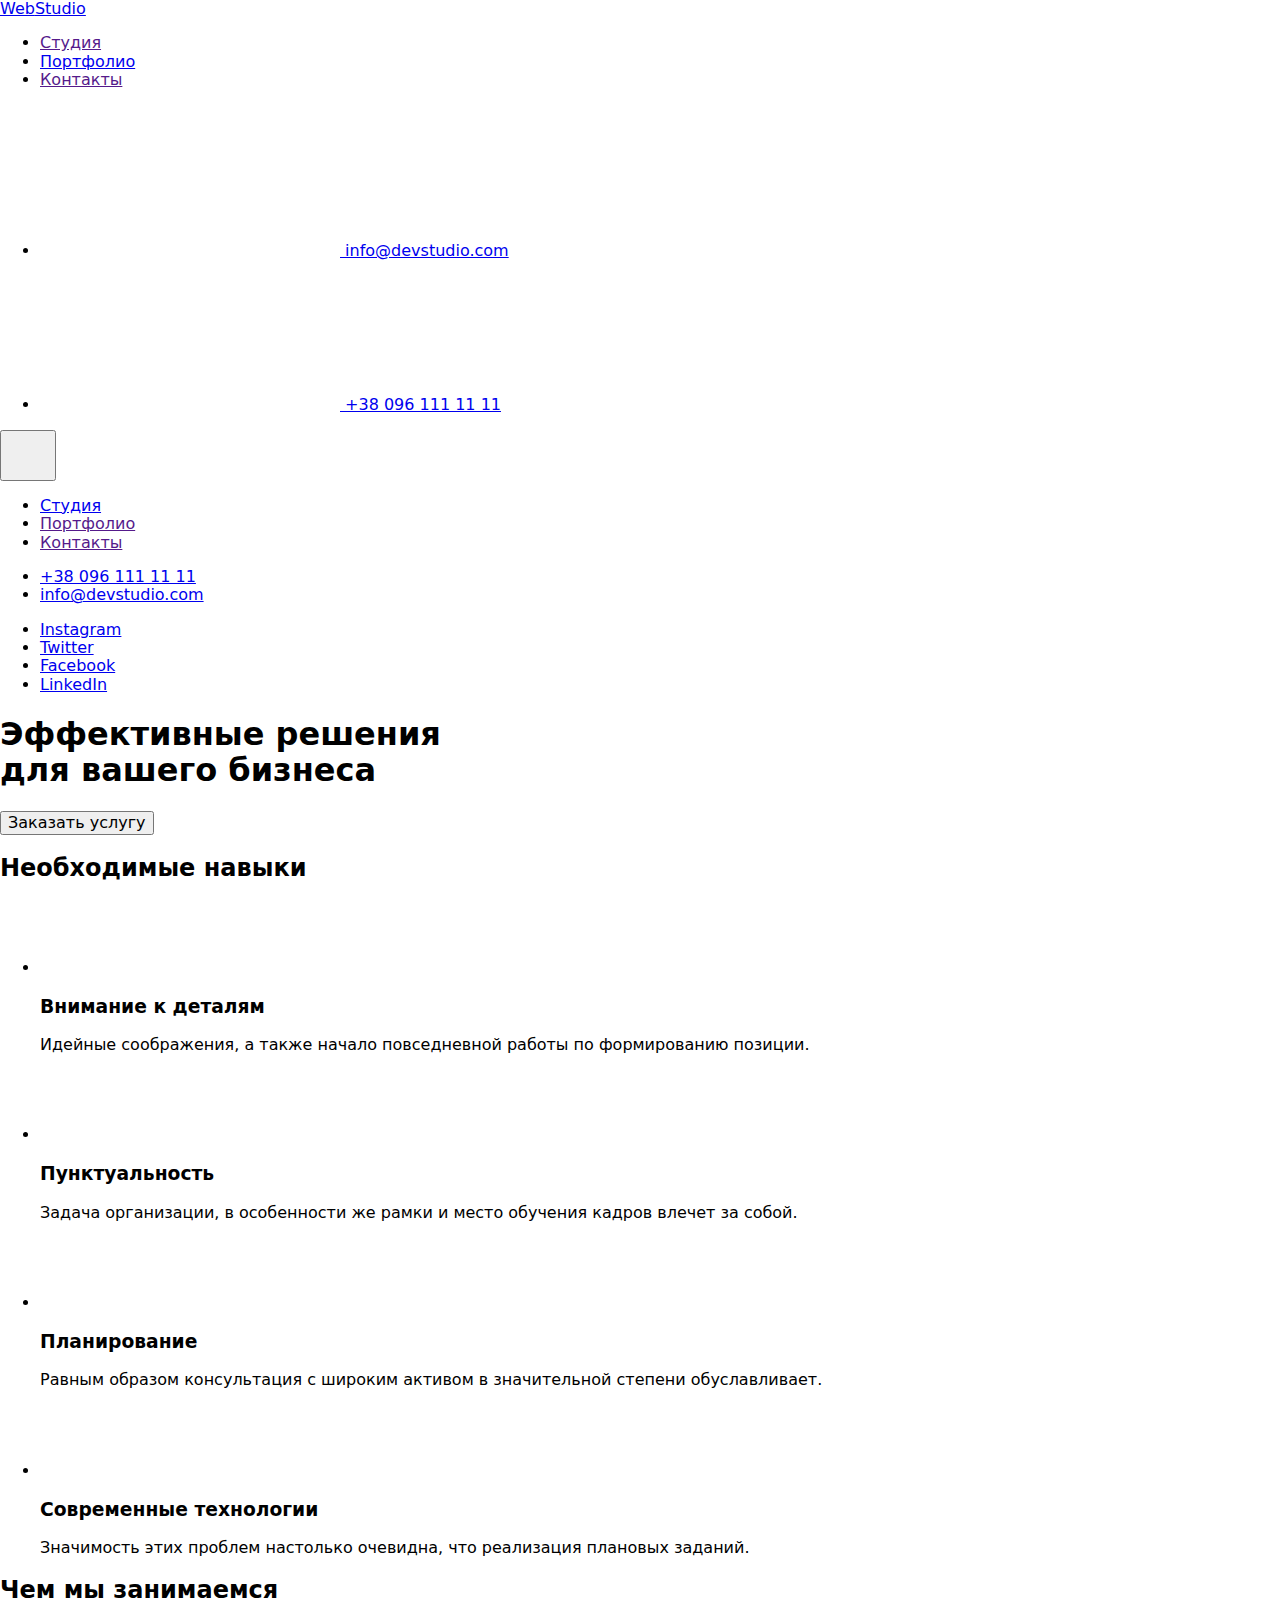
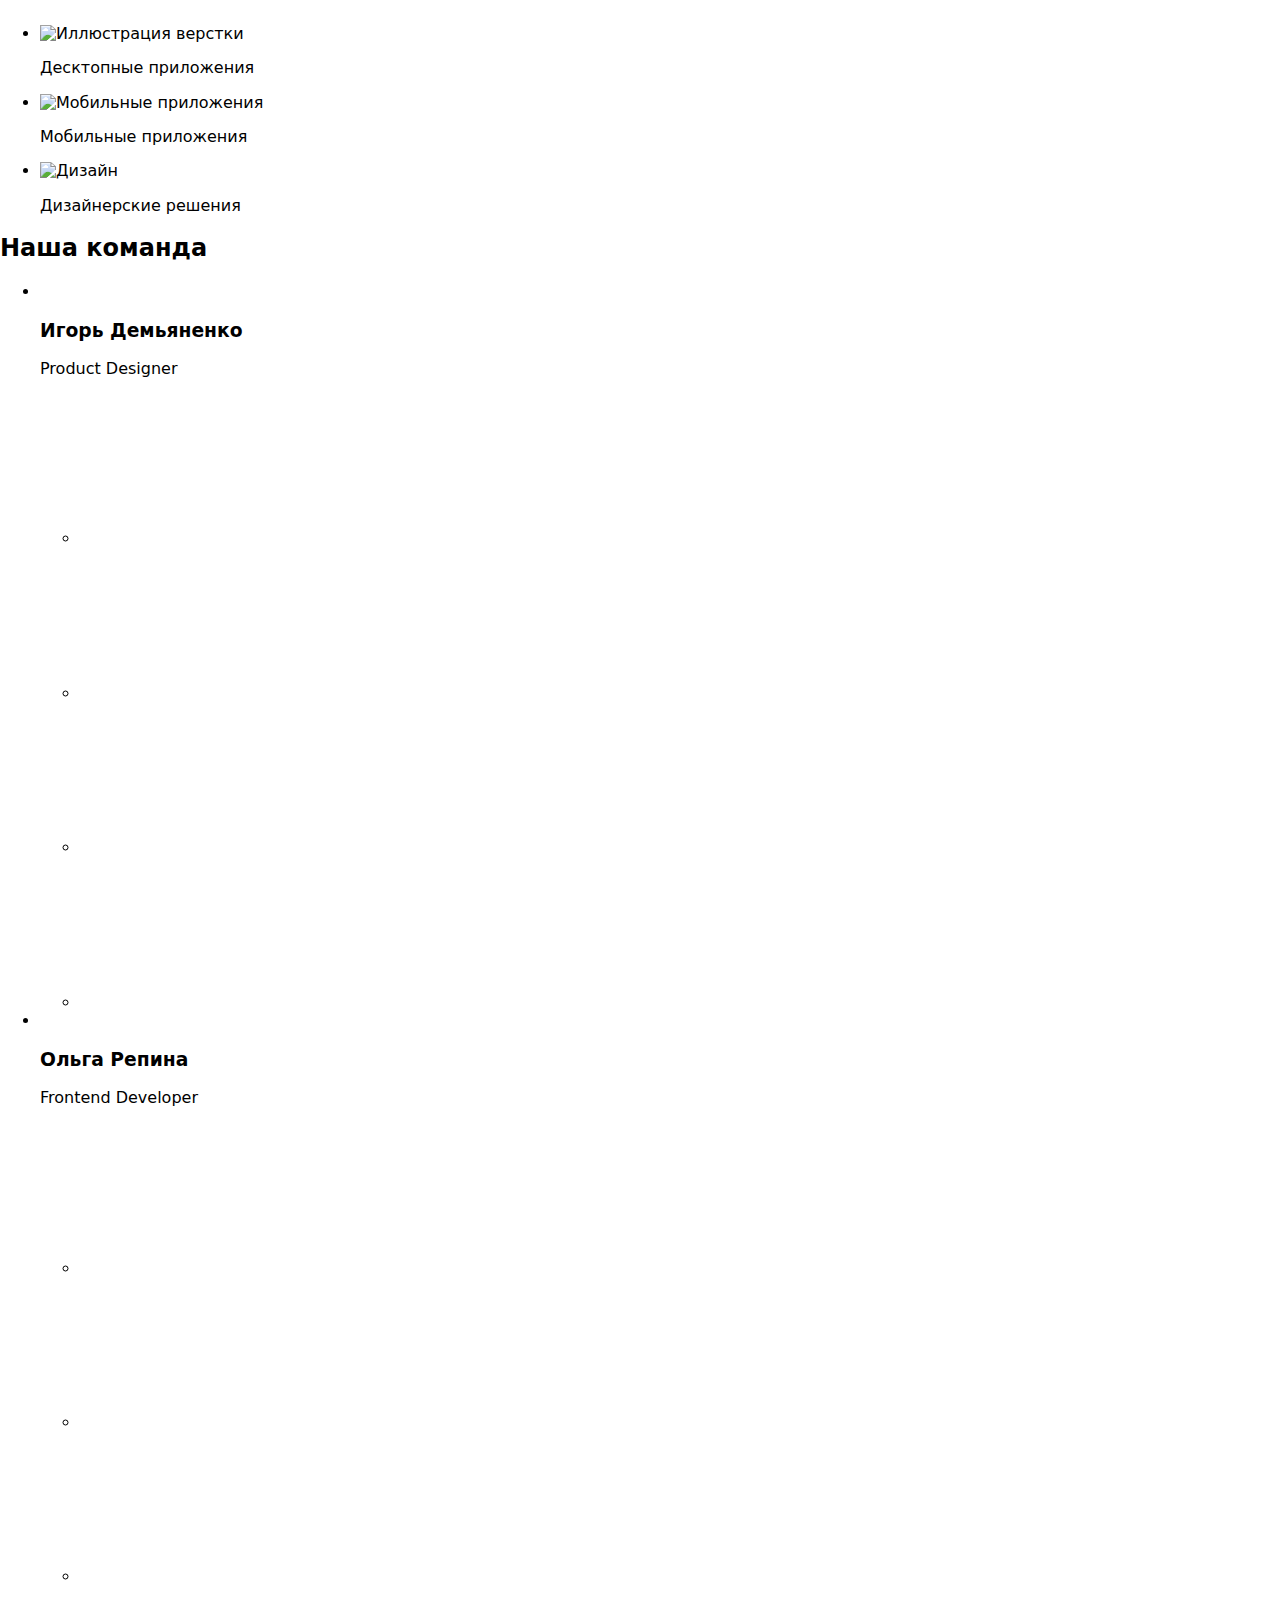
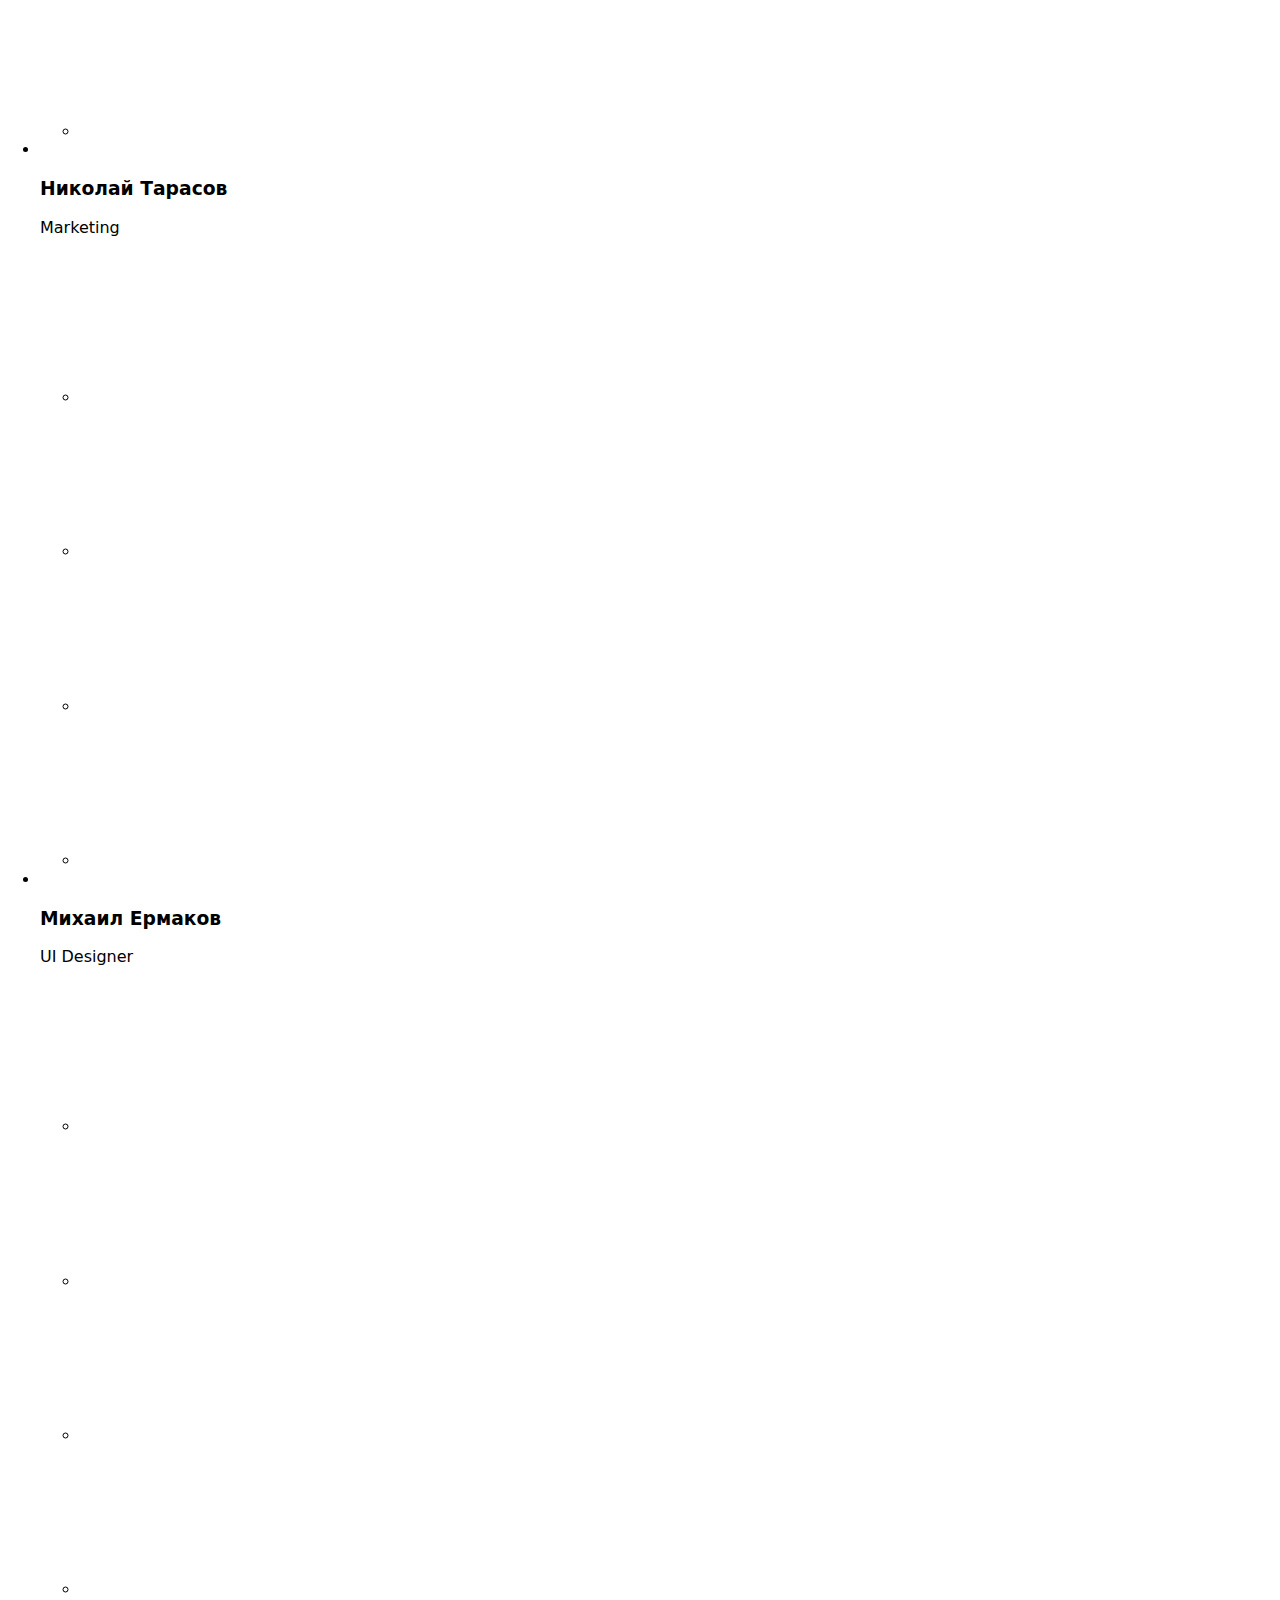
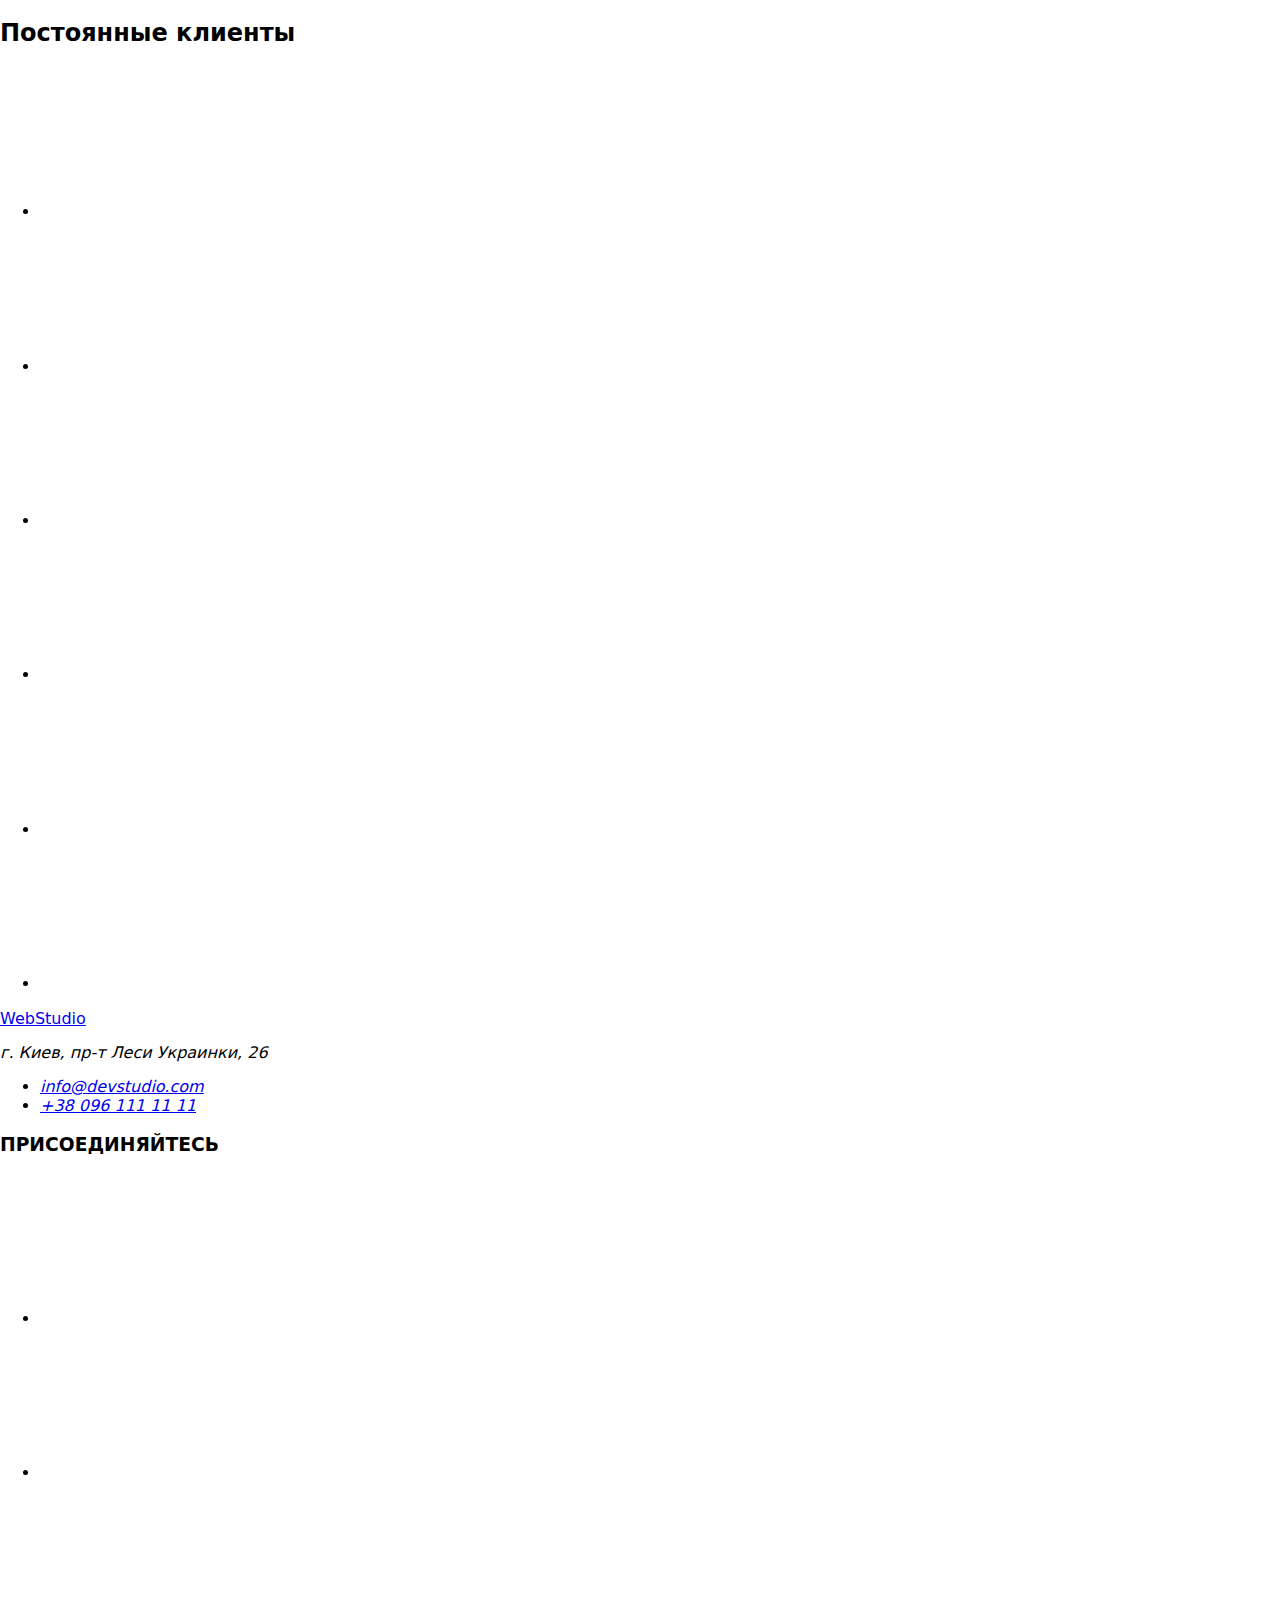
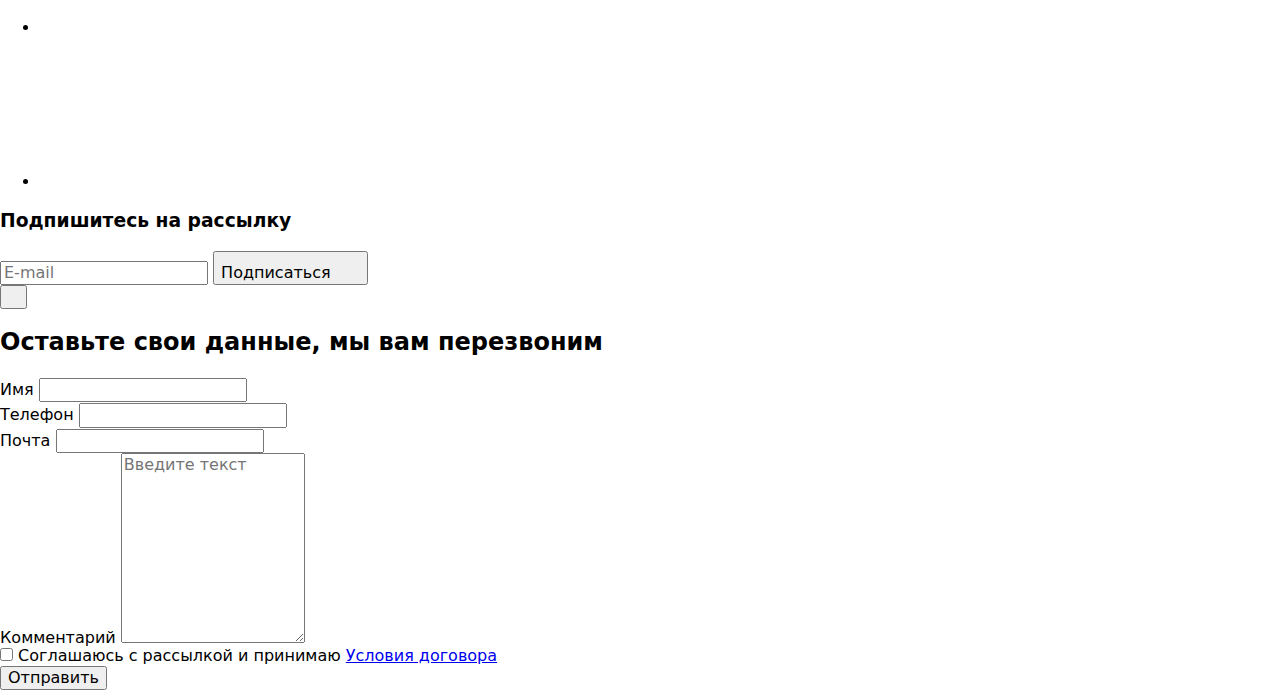
==== index.html @ 60ad0e60 "commit2" ====
<!DOCTYPE html>
<html lang="ru">

<head>
  <meta charset="UTF-8" />
  <meta http-equiv="X-UA-Compatible" content="IE=edge" />
  <meta name="viewport" content="width=device-width, initial-scale=1.0" />
  <title>Maim page</title>
  <link href="https://fonts.googleapis.com/css2?family=Raleway:wght@700&family=Roboto:wght@400;500;700;900&display=swap"
    rel="stylesheet" />
  <link rel="stylesheet"
    href="https://cdnjs.cloudflare.com/ajax/libs/modern-normalize/1.0.0/modern-normalize.min.css" />
  <link rel="stylesheet" href="./sass/main.css" />
</head>

<body data-menu-page>
  <header>
    <div class="header-line">
      <div class="page-header container">
        <!--main navigation-->
        <nav class="container main-nav">
          <a class="main-nav__logo" href="./index.html"><span class="logo-first">Web</span><span
              class="logo-second-header">Studio</span>
          </a>
          <ul class="site-nav list">
            <li class="site-nav__item">
              <a href="" class="site-nav__link current">Студия</a>
            </li>
            <li class="site-nav__item">
              <a href="./portfolio.html" class="site-nav__link">Портфолио</a>
            </li>
            <li class="site-nav__item">
              <a href="" class="site-nav__link">Контакты</a>
            </li>
          </ul>
        </nav>
        <!--contact information-->
        <ul class="container contacts list">
          <li class="contacts-address">
            <a class="contacts-address__link" href="mailto:info@devstudio.com">
              <svg class="contacts-address__icon">
                <use href="./images/icons/sprite.svg#icon-envelope"></use>
              </svg>
              info@devstudio.com</a>
          </li>
          <li class="contacts-address">
            <a class="contacts-address__link" href="tel:+380961111111">
              <svg class="contacts-address__icon-2">
                <use href="./images/icons/sprite.svg#icon-smartphone"></use>
              </svg>
              +38 096 111 11 11</a>
          </li>
        </ul>
        <button class="mobile-menu__btn" aria-expanded="false" aria-controls="menu-container" data-menu-button>
          <svg class="menu-btn__icon" width="40" height="40">
            <use class="menu-btn__icon-close" href="./images/icons/sprite.svg#icon-close_40px"></use>
            <use class="menu-btn__icon-open" href="./images/icons/sprite.svg#icon-menu_40px"></use>
          </svg>
        </button>
      </div>
    </div>
  </header>
  <div class="mobile-menu" data-menu>
    <ul class="mobile-menu__list list">
      <li class="mobile-menu__item">
        <a href="./index.html" class="mobile-menu__link">Студия</a>
      </li>
      <li class="mobile-menu__item">
        <a href="" class="mobile-menu__link current">Портфолио</a>
      </li>
      <li class="mobile-menu__item">
        <a href="" class="mobile-menu__link">Контакты</a>
      </li>
    </ul>
    <ul class="mobile-menu__contacts list">
      <li class="mobile-contacts__address">
        <a class="mobile-contacts__link" href="tel:+380961111111">
          +38 096 111 11 11</a>
      </li>
      <li class="mobile-contacts__address">
        <a class="mobile-contacts__link-2" href="mailto:info@devstudio.com">
          info@devstudio.com</a>
      </li>
    </ul>
    <ul class="mobile-menu__socials list">
      <li class="mobile-socials__item">
        <a class="mobile-socials__link" href="https://www.instagram.com" target="_blank"
          rel="noopener noreferrer">Instagram</a>
      </li>
      <li class="mobile-socials__item">
        <a class="mobile-socials__link" href="https://www.twitter.com" target="_blank"
          rel="noopener noreferrer">Twitter</a>
      </li>
      <li class="mobile-socials__item">
        <a class="mobile-socials__link" href="https://www.facebook.com" target="_blank"
          rel="noopener noreferrer">Facebook</a>
      </li>
      <li class="mobile-socials__item">
        <a class="mobile-socials__link" href="https://www.linkedIn.com" target="_blank"
          rel="noopener noreferrer">LinkedIn</a>
      </li>
    </ul>
  </div>
  <main>
    <!-- <div class="-mobile-menu">
        <div class="mobile container">
          <ul class="mobile-menu__list list">
            <li class="mobile-menu__item">
              <a href="" class="mobile-menu__link current">Студия</a>
            </li>
            <li class="mobile-menu__item">
              <a href="./portfolio.html" class="mobile-menu__link">Портфолио</a>
            </li>
            <li class="mobile-menu__item">
              <a href="" class="mobile-menu__link">Контакты</a>
            </li>
          </ul>
          <ul class="mobile-menu__contacts list">
            <li class="mobile-contacts__address">
              <a class="mobile-contacts__link" href="tel:+380961111111">
                +38 096 111 11 11</a
              >
            </li>
            <li class="mobile-contacts__address">
              <a
                class="mobile-contacts__link-2"
                href="mailto:info@devstudio.com"
              >
                info@devstudio.com</a
              >
            </li>
          </ul>
          <ul class="mobile-menu__socials list">
            <li class="mobile-socials__item">
              <a
                class="mobile-socials__link"
                href="https://www.instagram.com"
                target="_blank"
                rel="noopener noreferrer"
                >Instagram</a
              >
            </li>
            <li class="mobile-socials__item">
              <a
                class="mobile-socials__link"
                href="https://www.twitter.com"
                target="_blank"
                rel="noopener noreferrer"
                >Twitter</a
              >
            </li>
            <li class="mobile-socials__item">
              <a
                class="mobile-socials__link"
                href="https://www.facebook.com"
                target="_blank"
                rel="noopener noreferrer"
                >Facebook</a
              >
            </li>
            <li class="mobile-socials__item">
              <a
                class="mobile-socials__link"
                href="https://www.linkedIn.com"
                target="_blank"
                rel="noopener noreferrer"
                >LinkedIn</a
              >
            </li>
          </ul>
        </div>
      </div> -->
    <!--hero-->
    <section class="hero">
      <h1 class="hero__title">
        Эффективные решения <br />
        для вашего бизнеса
      </h1>
      <button data-modal-open type="button" class="button primary button-close__input">
        Заказать услугу
      </button>
    </section>
    <!--necessary skills-->
    <section class="section">
      <div class="container">
        <h2 class="section__title visually-hidden">Необходимые навыки</h2>
        <ul class="skills list">
          <li class="skills__item">
            <div class="skills__img">
              <a href="" class="skills-position" target="_blank" rel="noopener noreferrer">
                <svg class="skills__svg" width="70" height="70">
                  <use href="./images/icons/sprite.svg#icon-antenna"></use>
                </svg>
              </a>
            </div>
            <h3 class="skills__title">Внимание к деталям</h3>
            <p class="skills__text">
              Идейные соображения, а также начало повседневной работы по
              формированию позиции.
            </p>
          </li>
          <li class="skills__item">
            <div class="skills__img">
              <a href="" class="skills-position" target="_blank" rel="noopener noreferrer">
                <svg class="skills__svg" width="70" height="70">
                  <use href="./images/icons/sprite.svg#icon-clock"></use>
                </svg>
              </a>
            </div>
            <h3 class="skills__title">Пунктуальность</h3>
            <p class="skills__text">
              Задача организации, в особенности же рамки и место обучения
              кадров влечет за собой.
            </p>
          </li>
          <li class="skills__item">
            <div class="skills__img">
              <a href="" class="skills-position" target="_blank" rel="noopener noreferrer">
                <svg class="skills__svg" width="70" height="70">
                  <use href="./images/icons/sprite.svg#icon-diagram"></use>
                </svg>
              </a>
            </div>
            <h3 class="skills__title">Планирование</h3>
            <p class="skills__text">
              Равным образом консультация с широким активом в значительной
              степени обуславливает.
            </p>
          </li>
          <li class="skills__item">
            <div class="skills__img">
              <a href="" class="skills-position" target="_blank" rel="noopener noreferrer">
                <svg class="skills__svg" width="70" height="70">
                  <use href="./images/icons/sprite.svg#icon-astronaut"></use>
                </svg>
              </a>
            </div>
            <h3 class="skills__title">Современные технологии</h3>
            <p class="skills__text">
              Значимость этих проблем настолько очевидна, что реализация
              плановых заданий.
            </p>
          </li>
        </ul>
      </div>
    </section>
    <!--main employments-->
    <section class="employments-section">
      <div class="container">
        <h2 class="section__title">Чем мы занимаемся</h2>
        <ul class="employments__tasks list">
          <li class="employments__item">
            <picture>
              <source srcset="
                    ./images/main-page/desktop/box-1.jpg   1x,
                    ./images/main-page/desktop/box-1@2.jpg 2x
                  " media="(min-width: 1200px)" type="image/jpeg" />
              <img src="./images/main-page/desktop/box-1.jpg" alt="Иллюстрация верстки" width="450" />
            </picture>
            <div class="employments__about">
              <p class="employments__text">Десктопные приложения</p>
            </div>
          </li>
          <li class="employments__item">
            <picture>
              <source srcset="
                    ./images/main-page/desktop/box-2.jpg   1x,
                    ./images/main-page/desktop/box-2@2.jpg 2x
                  " media="(min-width: 1200px)" type="image/jpeg" />
              <img src="./images/main-page/desktop/box-2.jpg" alt="Мобильные приложения" width="450" />
            </picture>
            <div class="employments__about">
              <p class="employments__text">Мобильные приложения</p>
            </div>
          </li>
          <li class="employments__item">
            <picture>
              <source srcset="
                    ./images/main-page/desktop/box-3.jpg   1x,
                    ./images/main-page/desktop/box-3@2.jpg 2x
                  " media="(min-width: 1200px)" type="image/jpeg" />
              <img src="./images/main-page/desktop/box-3.jpg" alt="Дизайн" width="450" />
            </picture>
            <div class="employments__about">
              <p class="employments__text">Дизайнерские решения</p>
            </div>
          </li>
        </ul>
      </div>
    </section>
    <!--our team-->
    <section class="team section">
      <div class="container">
        <h2 class="section__title">Наша команда</h2>
        <ul class="team__scroll list">
          <li class="team__item">
            <picture>
              <source srcset="
                    ./images/main-page/desktop/img.jpg   1x,
                    ./images/main-page/desktop/img@2.jpg 2x
                  " media="(min-width:1200px)" type="image/jpeg" />
              <source srcset="
                    ./images/main-page/tablet/img.jpg   1x,
                    ./images/main-page/tablet/img@2.jpg 2x
                  " media="(min-width:768px)" type="image/jpeg" />
              <source srcset="
                    ./images/main-page/mobile/img.jpg   1x,
                    ./images/main-page/mobile/img@2.jpg 2x
                  " media="(max-width:480px)" type="image/jpeg" />
              <img src="./images/main-page/mobile/img.jpg" alt="" width="450" />
            </picture>
            <div class="team__about">
              <h3 class="team__title">Игорь Демьяненко</h3>
              <p class="team__text">Product Designer</p>
              <ul class="social-icons list">
                <li class="social-icons__item">
                  <a href="" class="social-icons__link" target="_blank" rel="noopener noreferrer">
                    <svg class="social-icons__svg">
                      <use href="./images/icons/sprite.svg#icon-instagram"></use>
                    </svg>
                  </a>
                </li>
                <li class="social-icons__item">
                  <a href="" class="social-icons__link" target="_blank" rel="noopener noreferrer">
                    <svg class="social-icons__svg">
                      <use href="./images/icons/sprite.svg#icon-twitter"></use>
                    </svg>
                  </a>
                </li>
                <li class="social-icons__item">
                  <a href="" class="social-icons__link" target="_blank" rel="noopener noreferrer">
                    <svg class="social-icons__svg">
                      <use href="./images/icons/sprite.svg#icon-facebook"></use>
                    </svg>
                  </a>
                </li>
                <li class="social-icons__item">
                  <a href="" class="social-icons__link" target="_blank" rel="noopener noreferrer">
                    <svg class="social-icons__svg">
                      <use href="./images/icons/sprite.svg#icon-linkedin"></use>
                    </svg>
                  </a>
                </li>
              </ul>
            </div>
          </li>
          <li class="team__item">
            <picture>
              <source srcset="
                    ./images/main-page/desktop/img-2.jpg   1x,
                    ./images/main-page/desktop/img-2@2.jpg 2x
                  " media="(min-width:1200px)" type="image/jpeg" />
              <source srcset="
                    ./images/main-page/tablet/img-2.jpg   1x,
                    ./images/main-page/tablet/img-2@2.jpg 2x
                  " media="(min-width:768px)" type="image/jpeg" />
              <source srcset="
                    ./images/main-page/mobile/img-2.jpg   1x,
                    ./images/main-page/mobile/img-2@2.jpg 2x
                  " media="(max-width:480px)" type="image/jpeg" />
              <img src="./images/main-page/mobile/img-2.jpg" alt="" width="450" />
            </picture>
            <div class="team__about">
              <h3 class="team__title">Ольга Репина</h3>
              <p class="team__text">Frontend Developer</p>
              <ul class="social-icons list">
                <li class="social-icons__item">
                  <a href="" class="social-icons__link" target="_blank" rel="noopener noreferrer">
                    <svg class="social-icons__svg">
                      <use href="./images/icons/sprite.svg#icon-instagram"></use>
                    </svg>
                  </a>
                </li>
                <li class="social-icons__item">
                  <a href="" class="social-icons__link" target="_blank" rel="noopener noreferrer">
                    <svg class="social-icons__svg">
                      <use href="./images/icons/sprite.svg#icon-twitter"></use>
                    </svg>
                  </a>
                </li>
                <li class="social-icons__item">
                  <a href="" class="social-icons__link" target="_blank" rel="noopener noreferrer">
                    <svg class="social-icons__svg">
                      <use href="./images/icons/sprite.svg#icon-facebook"></use>
                    </svg>
                  </a>
                </li>
                <li class="social-icons__item">
                  <a href="" class="social-icons__link" target="_blank" rel="noopener noreferrer">
                    <svg class="social-icons__svg">
                      <use href="./images/icons/sprite.svg#icon-linkedin"></use>
                    </svg>
                  </a>
                </li>
              </ul>
            </div>
          </li>
          <li class="team__item">
            <picture>
              <source srcset="
                    ./images/main-page/desktop/img-3.jpg   1x,
                    ./images/main-page/desktop/img-3@2.jpg 2x
                  " media="(min-width:1200px)" type="image/jpeg" />
              <source srcset="
                    ./images/main-page/tablet/img-3.jpg   1x,
                    ./images/main-page/tablet/img-3@2.jpg 2x
                  " media="(min-width:768px)" type="image/jpeg" />
              <source srcset="
                    ./images/main-page/mobile/img-3.jpg   1x,
                    ./images/main-page/mobile/img-3@2.jpg 2x
                  " media="(max-width:480px)" type="image/jpeg" />
              <img src="./images/main-page/mobile/img-3.jpg" alt="" width="450" />
            </picture>
            <div class="team__about">
              <h3 class="team__title">Николай Тарасов</h3>
              <p class="team__text">Marketing</p>
              <ul class="social-icons list">
                <li class="social-icons__item">
                  <a href="" class="social-icons__link" target="_blank" rel="noopener noreferrer">
                    <svg class="social-icons__svg">
                      <use href="./images/icons/sprite.svg#icon-instagram"></use>
                    </svg>
                  </a>
                </li>
                <li class="social-icons__item">
                  <a href="" class="social-icons__link" target="_blank" rel="noopener noreferrer">
                    <svg class="social-icons__svg">
                      <use href="./images/icons/sprite.svg#icon-twitter"></use>
                    </svg>
                  </a>
                </li>
                <li class="social-icons__item">
                  <a href="" class="social-icons__link" target="_blank" rel="noopener noreferrer">
                    <svg class="social-icons__svg">
                      <use href="./images/icons/sprite.svg#icon-facebook"></use>
                    </svg>
                  </a>
                </li>
                <li class="social-icons__item">
                  <a href="" class="social-icons__link" target="_blank" rel="noopener noreferrer">
                    <svg class="social-icons__svg">
                      <use href="./images/icons/sprite.svg#icon-linkedin"></use>
                    </svg>
                  </a>
                </li>
              </ul>
            </div>
          </li>
          <li class="team__item">
            <picture>
              <source srcset="
                    ./images/main-page/desktop/img-4.jpg   1x,
                    ./images/main-page/desktop/img-4@2.jpg 2x
                  " media="(min-width:1200px)" type="image/jpeg" />
              <source srcset="
                    ./images/main-page/tablet/img-4.jpg   1x,
                    ./images/main-page/tablet/img-4@2.jpg 2x
                  " media="(min-width:768px)" type="image/jpeg" />
              <source srcset="
                    ./images/main-page/mobile/img-4.jpg   1x,
                    ./images/main-page/mobile/img-4@2.jpg 2x
                  " media="(max-width:480px)" type="image/jpeg" />
              <img src="./images/main-page/mobile/img-4.jpg" alt="" width="450" />
            </picture>
            <div class="team__about">
              <h3 class="team__title">Михаил Ермаков</h3>
              <p class="team__text">UI Designer</p>
              <ul class="social-icons list">
                <li class="social-icons__item">
                  <a href="" class="social-icons__link" target="_blank" rel="noopener noreferrer">
                    <svg class="social-icons__svg">
                      <use href="./images/icons/sprite.svg#icon-instagram"></use>
                    </svg>
                  </a>
                </li>
                <li class="social-icons__item">
                  <a href="" class="social-icons__link" target="_blank" rel="noopener noreferrer">
                    <svg class="social-icons__svg">
                      <use href="./images/icons/sprite.svg#icon-twitter"></use>
                    </svg>
                  </a>
                </li>
                <li class="social-icons__item">
                  <a href="" class="social-icons__link" target="_blank" rel="noopener noreferrer">
                    <svg class="social-icons__svg">
                      <use href="./images/icons/sprite.svg#icon-facebook"></use>
                    </svg>
                  </a>
                </li>
                <li class="social-icons__item">
                  <a href="" class="social-icons__link" target="_blank" rel="noopener noreferrer">
                    <svg class="social-icons__svg">
                      <use href="./images/icons/sprite.svg#icon-linkedin"></use>
                    </svg>
                  </a>
                </li>
              </ul>
            </div>
          </li>
        </ul>
      </div>
      <!---->
    </section>
    <!--our clients-->
    <section class="our-clients section">
      <div class="container">
        <h2 class="section__title">Постоянные клиенты</h2>
        <ul class="our-clients list">
          <li class="our-clients__item">
            <a href="" class="our-clients__position">
              <svg class="our-clients__svg">
                <use href="./images/icons/sprite.svg#icon-Logo"></use>
              </svg>
            </a>
          </li>
          <li class="our-clients__item">
            <a href="" class="our-clients__position">
              <svg class="our-clients__svg">
                <use href="./images/icons/sprite.svg#icon-Logo-2"></use>
              </svg>
            </a>
          </li>
          <li class="our-clients__item">
            <a href="" class="our-clients__position">
              <svg class="our-clients__svg">
                <use href="./images/icons/sprite.svg#icon-Logo-3"></use>
              </svg>
            </a>
          </li>
          <li class="our-clients__item">
            <a href="" class="our-clients__position">
              <svg class="our-clients__svg">
                <use href="./images/icons/sprite.svg#icon-Logo-4"></use>
              </svg>
            </a>
          </li>
          <li class="our-clients__item">
            <a href="" class="our-clients__position">
              <svg class="our-clients__svg">
                <use href="./images/icons/sprite.svg#icon-Logo-5"></use>
              </svg>
            </a>
          </li>
          <li class="our-clients__item">
            <a href="" class="our-clients__position">
              <svg class="our-clients__svg">
                <use href="./images/icons/sprite.svg#icon-Logo-6"></use>
              </svg>
            </a>
          </li>
        </ul>
      </div>
    </section>
  </main>
  <footer class="footer">
    <div class="footer-line">
      <div class="footer-line__table">
        <div class="footer__address">
          <a class="footer__logo" href="./index.html"><span class="logo-first">Web</span><span
              class="logo-second-footer">Studio</span></a>
          <!--contacts-->
          <address class="address">
            <p class="address__text">г. Киев, пр-т Леси Украинки, 26</p>
            <ul class="address__scroll list">
              <li class="address__item">
                <a class="address__link" href="mailto:info@devstudio.com">info@devstudio.com</a>
              </li>
              <li class="address__item">
                <a class="address__link" href="tel:+380961111111">+38 096 111 11 11</a>
              </li>
            </ul>
          </address>
        </div>
        <div class="footer-social-icons">
          <h3 class="social-icons__title">ПРИСОЕДИНЯЙТЕСЬ</h3>
          <ul class="social-icons list">
            <li class="social-icons__item">
              <a href="" class="footer-social-icons__link" target="_blank" rel="noopener noreferrer">
                <svg class="footer-social-icons__svg">
                  <use href="./images/icons/sprite.svg#icon-instagram"></use>
                </svg>
              </a>
            </li>
            <li class="social-icons__item">
              <a href="" class="footer-social-icons__link" target="_blank" rel="noopener noreferrer">
                <svg class="footer-social-icons__svg">
                  <use href="./images/icons/sprite.svg#icon-twitter"></use>
                </svg>
              </a>
            </li>
            <li class="social-icons__item">
              <a href="" class="footer-social-icons__link" target="_blank" rel="noopener noreferrer">
                <svg class="footer-social-icons__svg">
                  <use href="./images/icons/sprite.svg#icon-facebook"></use>
                </svg>
              </a>
            </li>
            <li class="social-icons__item">
              <a href="" class="footer-social-icons__link" target="_blank" rel="noopener noreferrer">
                <svg class="footer-social-icons__svg">
                  <use href="./images/icons/sprite.svg#icon-linkedin"></use>
                </svg>
              </a>
            </li>
          </ul>
        </div>
      </div>
      <div class="footer-form">
        <form autocomplete="off">
          <h3 class="footer-form__title">Подпишитесь на рассылку</h3>
          <div class="footer-form__field">
            <label class="label" for="name"></label>
            <input class="footer-form__input" type="text" name="user-name" id="name" placeholder="E-mail" />
            <button class="footer__button" type="submit">
              <span class="footer__button-text">Подписаться</span>
              <span class="footer__button-svg">
                <svg class="footer__button-send" width="24" height="24">
                  <use href="./images/icons/sprite.svg#icon-icon-send"></use>
                </svg>
              </span>
            </button>
          </div>
        </form>
      </div>
    </div>
  </footer>
  <div class="backdrop is-hidden" data-modal>
    <div class="modal">
      <button data-modal-close type="button" class="button-close">
        <svg class="button-close__svg" width="11" height="11">
          <use href="./images/icons/sprite.svg#icon-Vector"></use>
        </svg>
      </button>
      <form class="modal-form" autocomplete="off">
        <div class="modal-form__information">
          <h2 class="modal-form__title">
            Оставьте свои данные, мы вам перезвоним
          </h2>
          <div class="modal-form__field">
            <label class="modal-form__label" for="name">Имя</label>
            <input class="form__input" type="text" name="user-name" id="user-name" placeholder=" " />
            <svg class="form__icon-svg" width="18" height="18">
              <use href="./images/icons/sprite.svg#icon-person-black"></use>
            </svg>
          </div>
          <div class="modal-form__field">
            <label class="modal-form__label" for="tel">Телефон</label>
            <input class="form__input" type="tel" name="tel" id="tel" />
            <svg class="form__icon-svg" width="18" height="18">
              <use href="./images/icons/sprite.svg#icon-phone-black"></use>
            </svg>
          </div>
          <div class="modal-form__field">
            <label class="modal-form__label" for="mail">Почта</label>
            <input class="form__input" type="email" name="mail" id="mail" />
            <svg class="form__icon-svg" width="18" height="18">
              <use href="./images/icons/sprite.svg#icon-email-black"></use>
            </svg>
          </div>
          <div class="modal-form__field">
            <label class="modal-form__label" for="comment">Комментарий</label>
            <textarea class="modal-form__textarea" name="comment" id="comment" rows="10"
              placeholder="Введите текст"></textarea>
          </div>
        </div>
        <div class="modal-form__confirm">
          <div class="modal-form__checkbox">
            <input class="modal__checkbox" type="checkbox" name="topic" value="confirm" id="confirm" />
            <label class="modal__label-confirm" for="confirm">Соглашаюсь с рассылкой и принимаю
              <a href="a" class="modal__checkbox-link">Условия договора</a></label>
          </div>
          <div class="modal__button">
            <button class="modal__button-submit" type="submit">
              Отправить
            </button>
          </div>
        </div>
      </form>
    </div>
  </div>
  <script src="./js/modal.js"></script>
  <script src="./js/menu.js"></script>
</body>

</html>
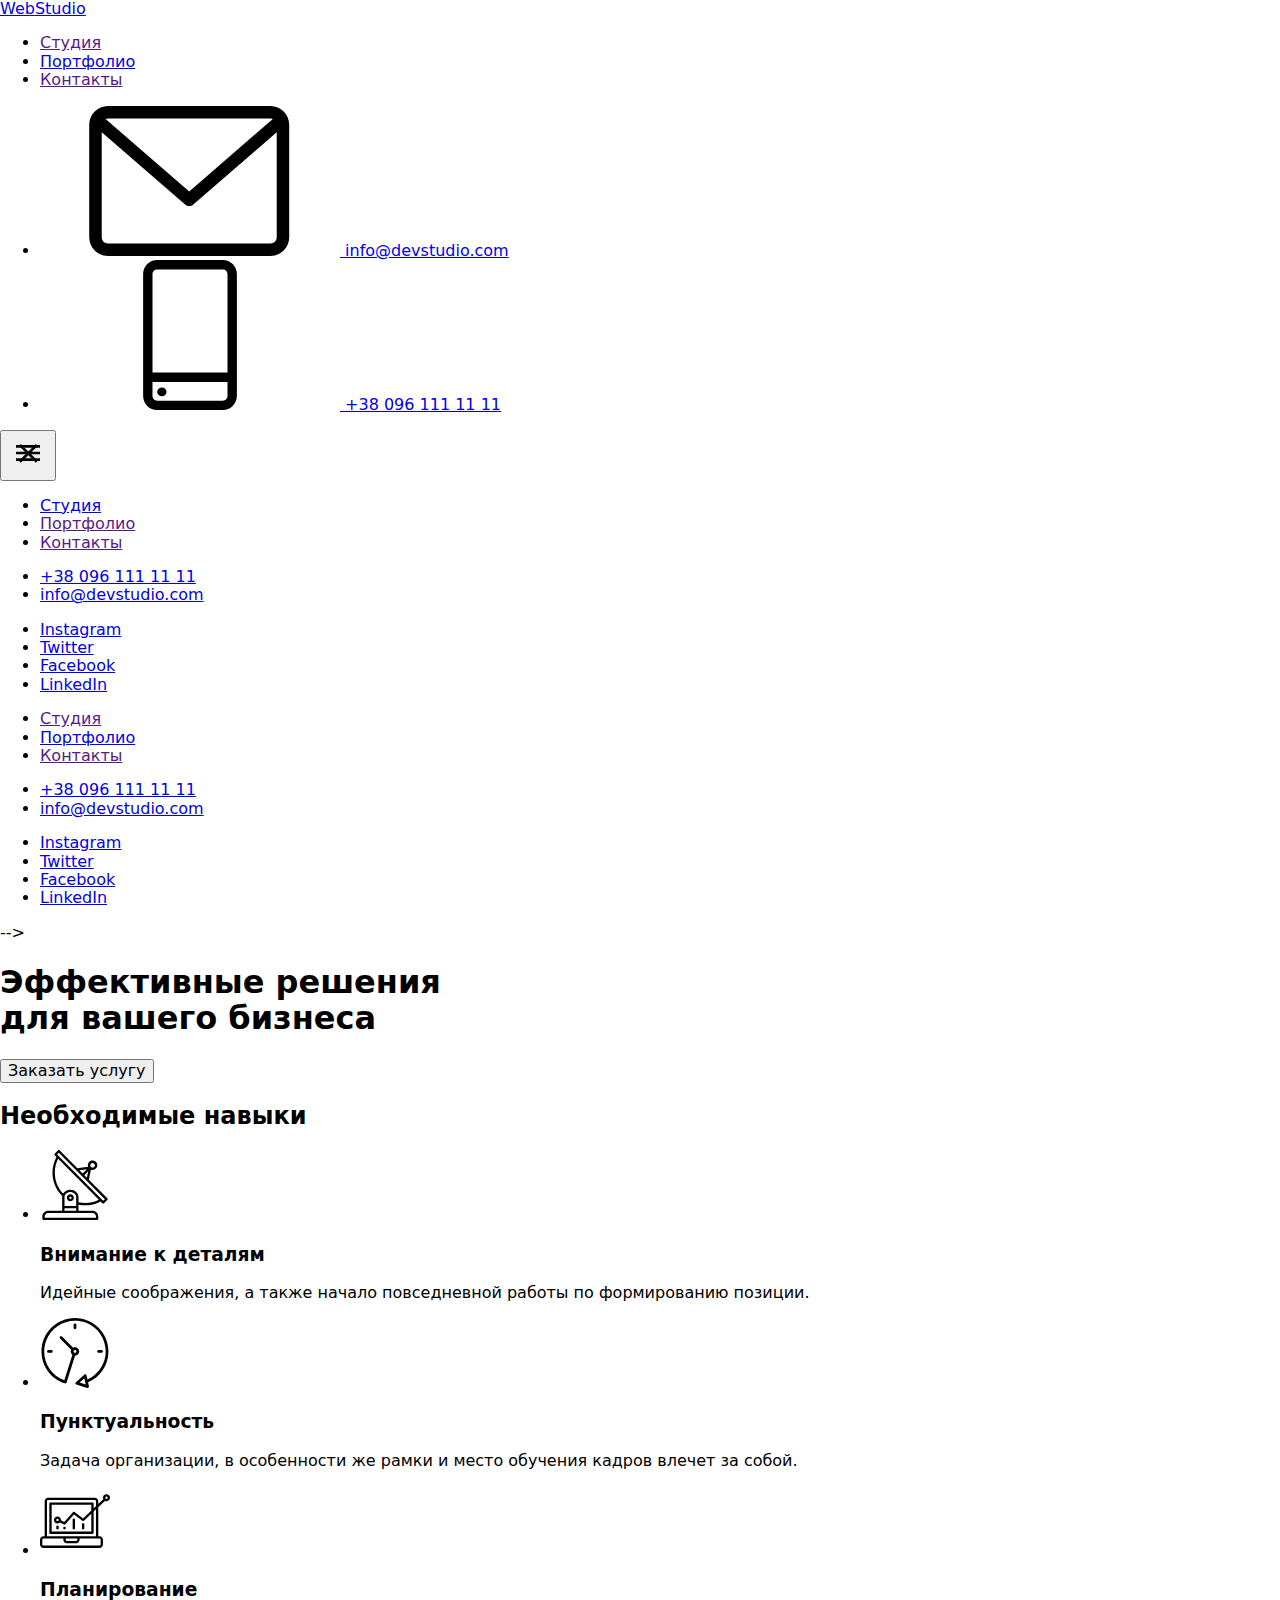
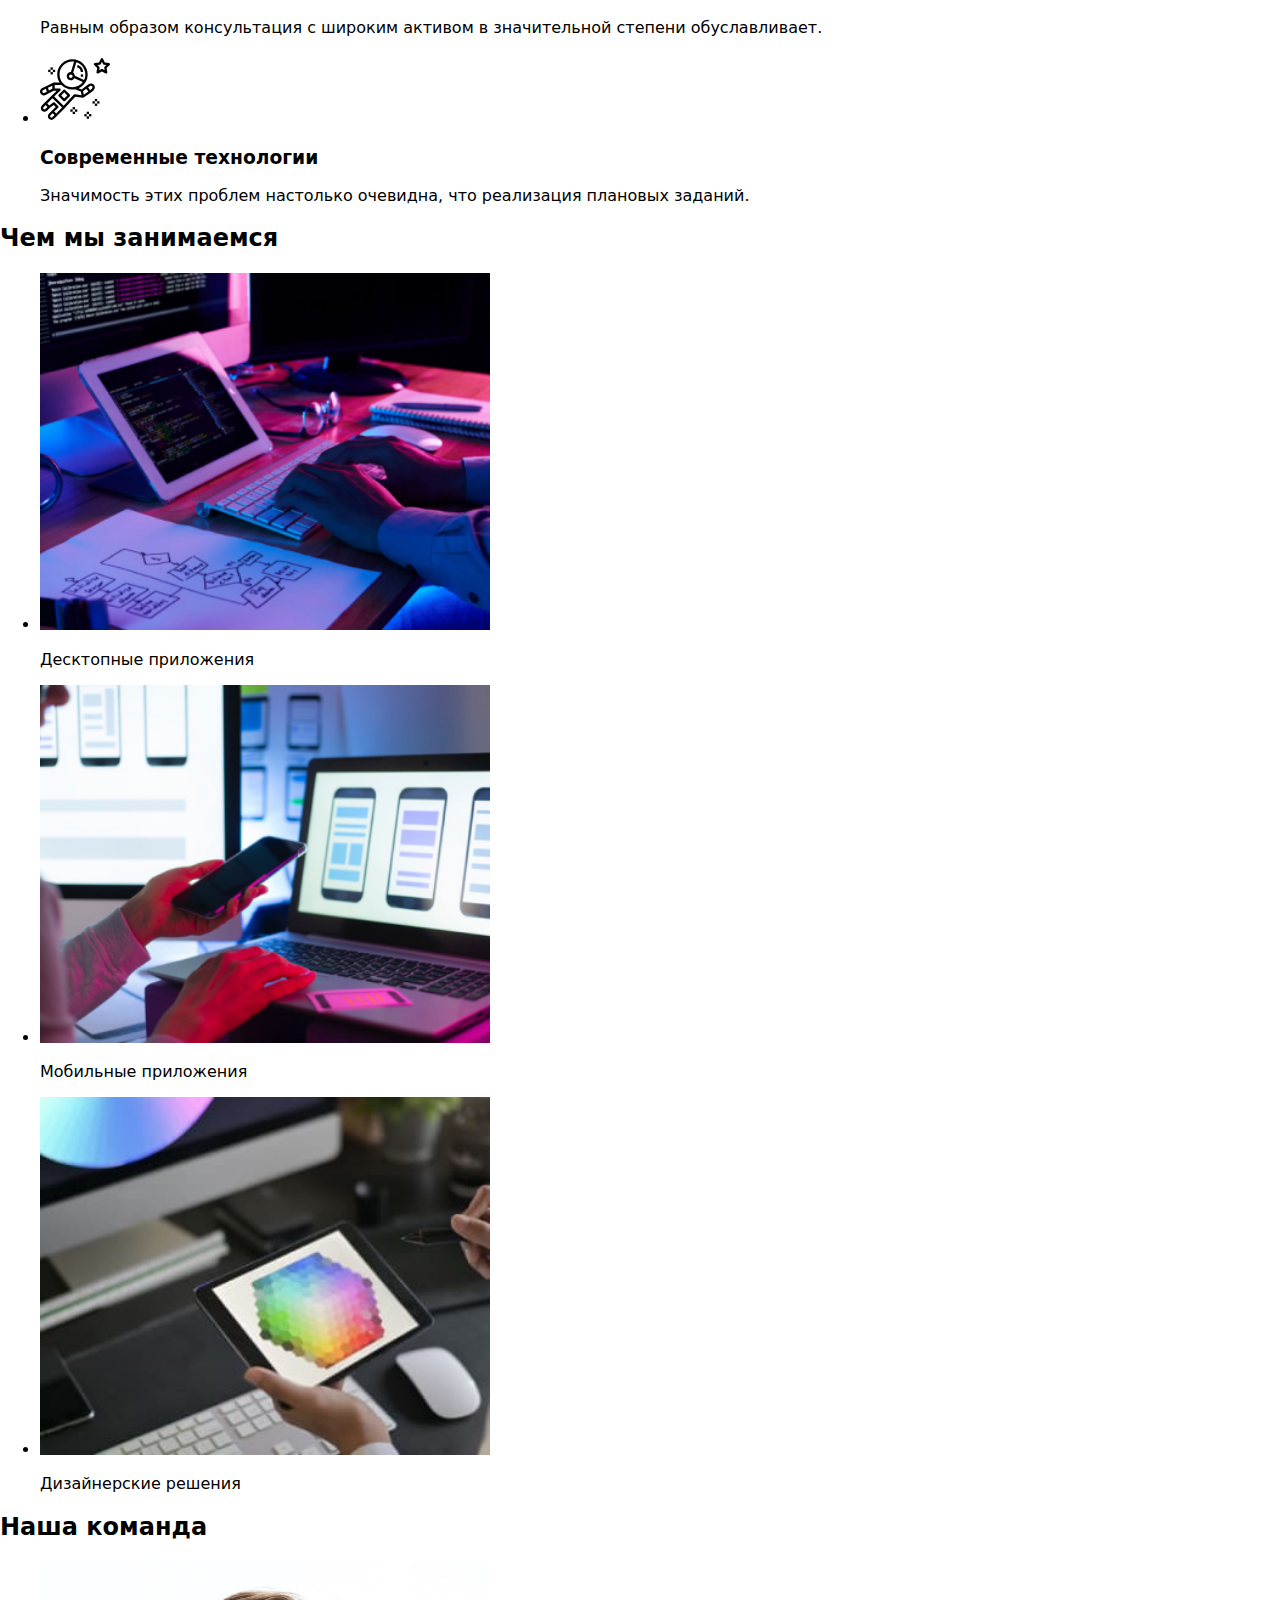
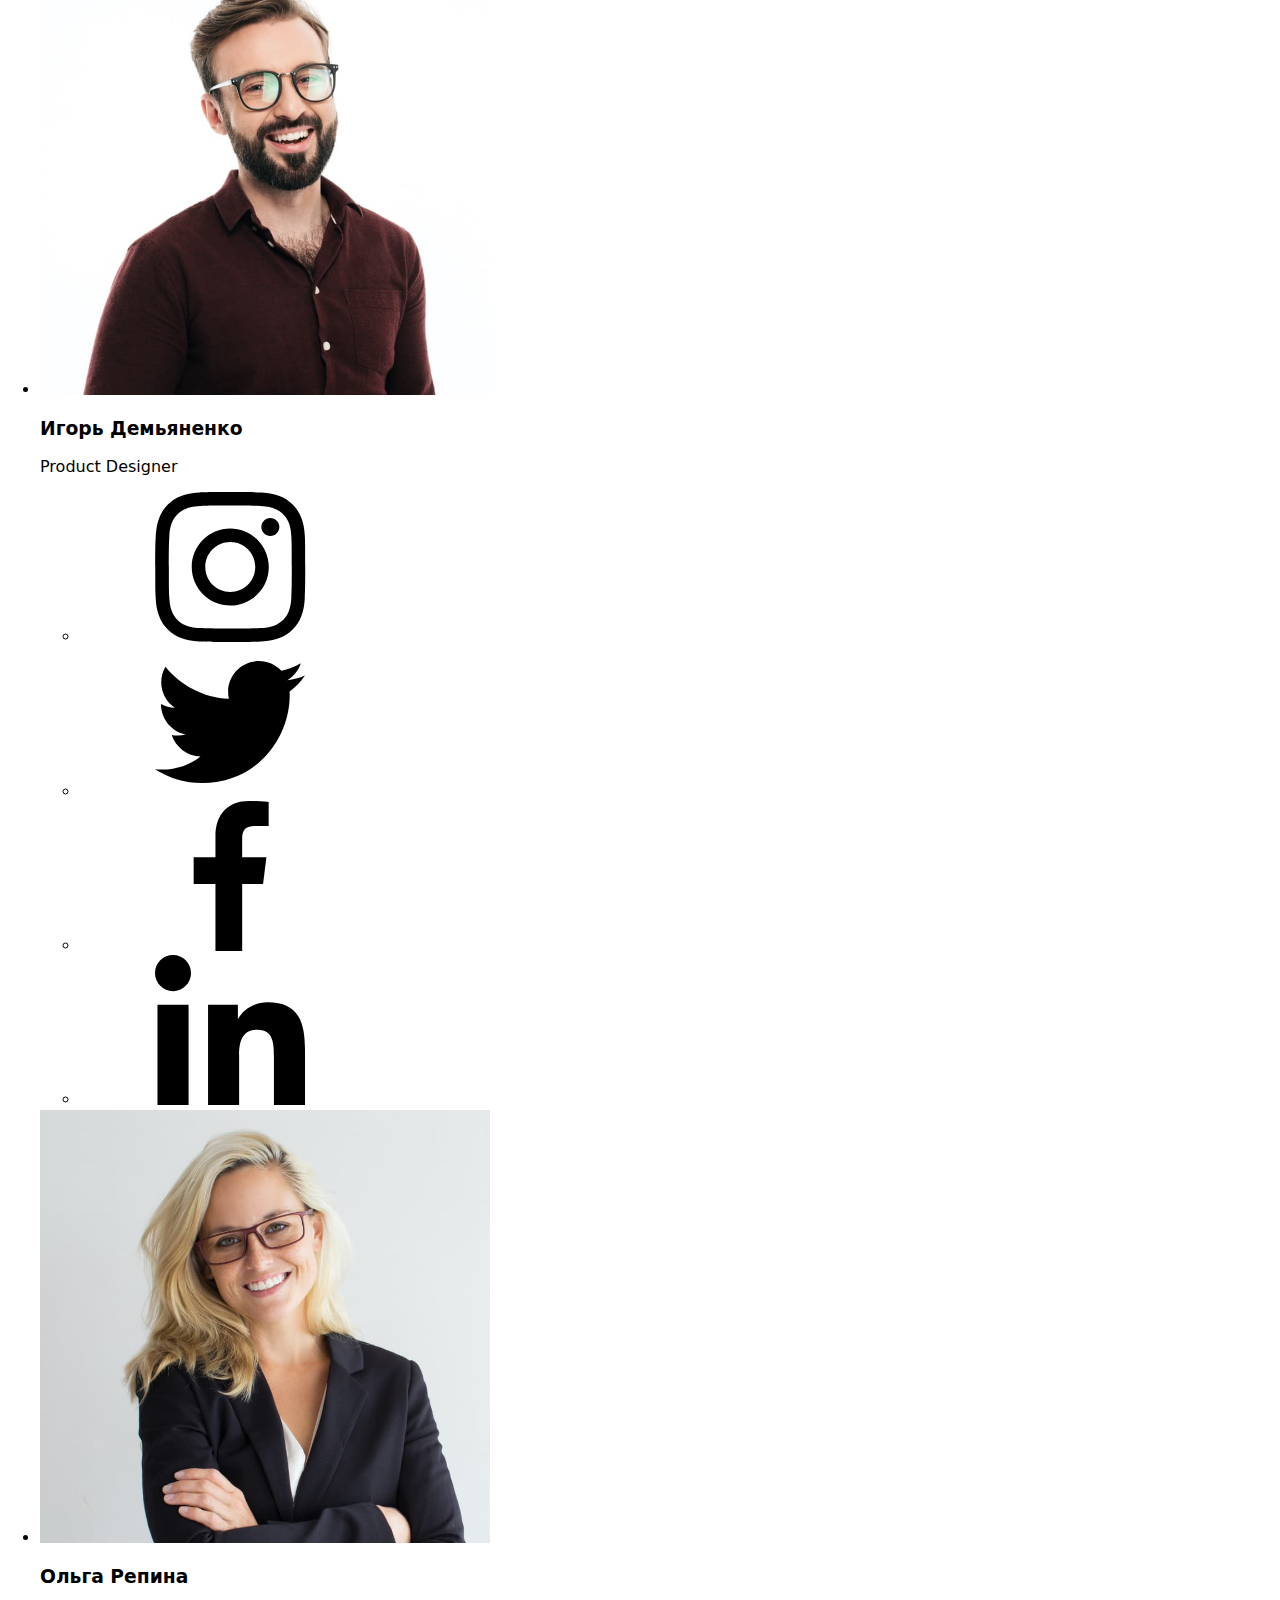
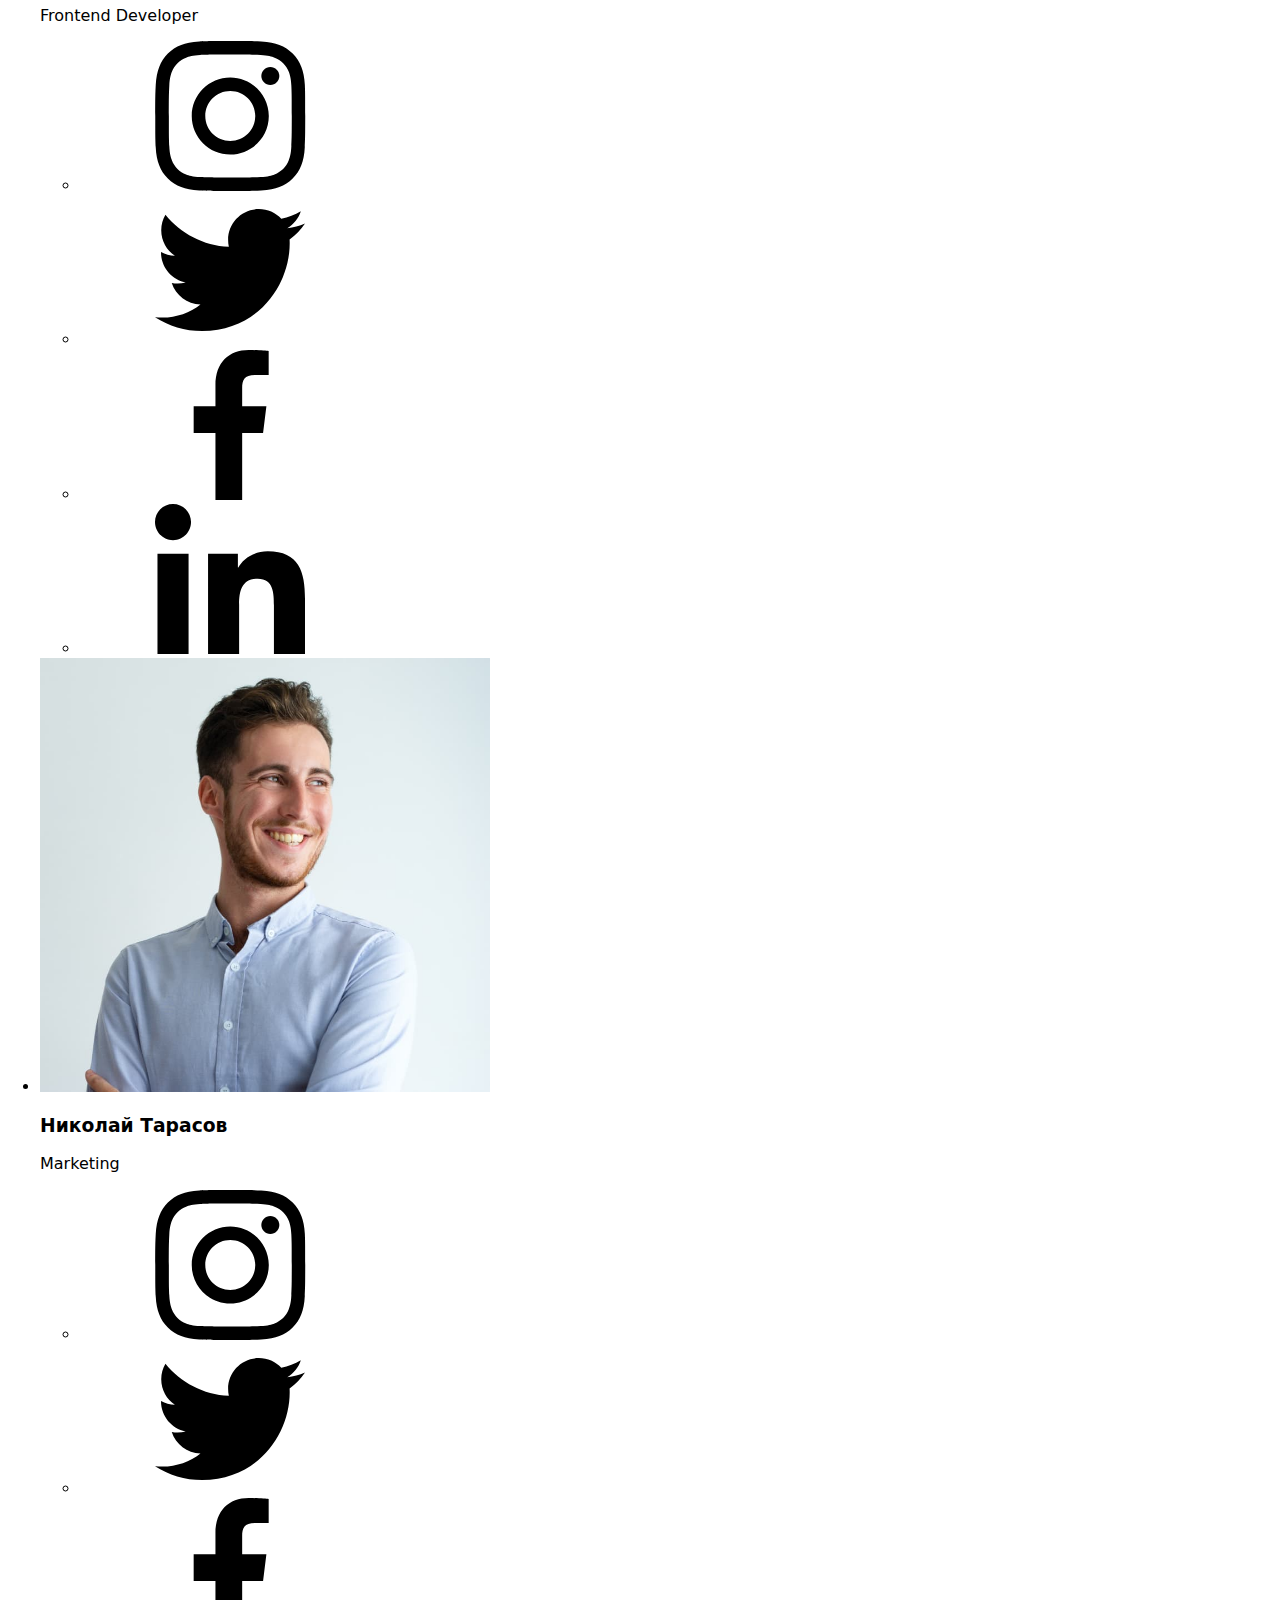
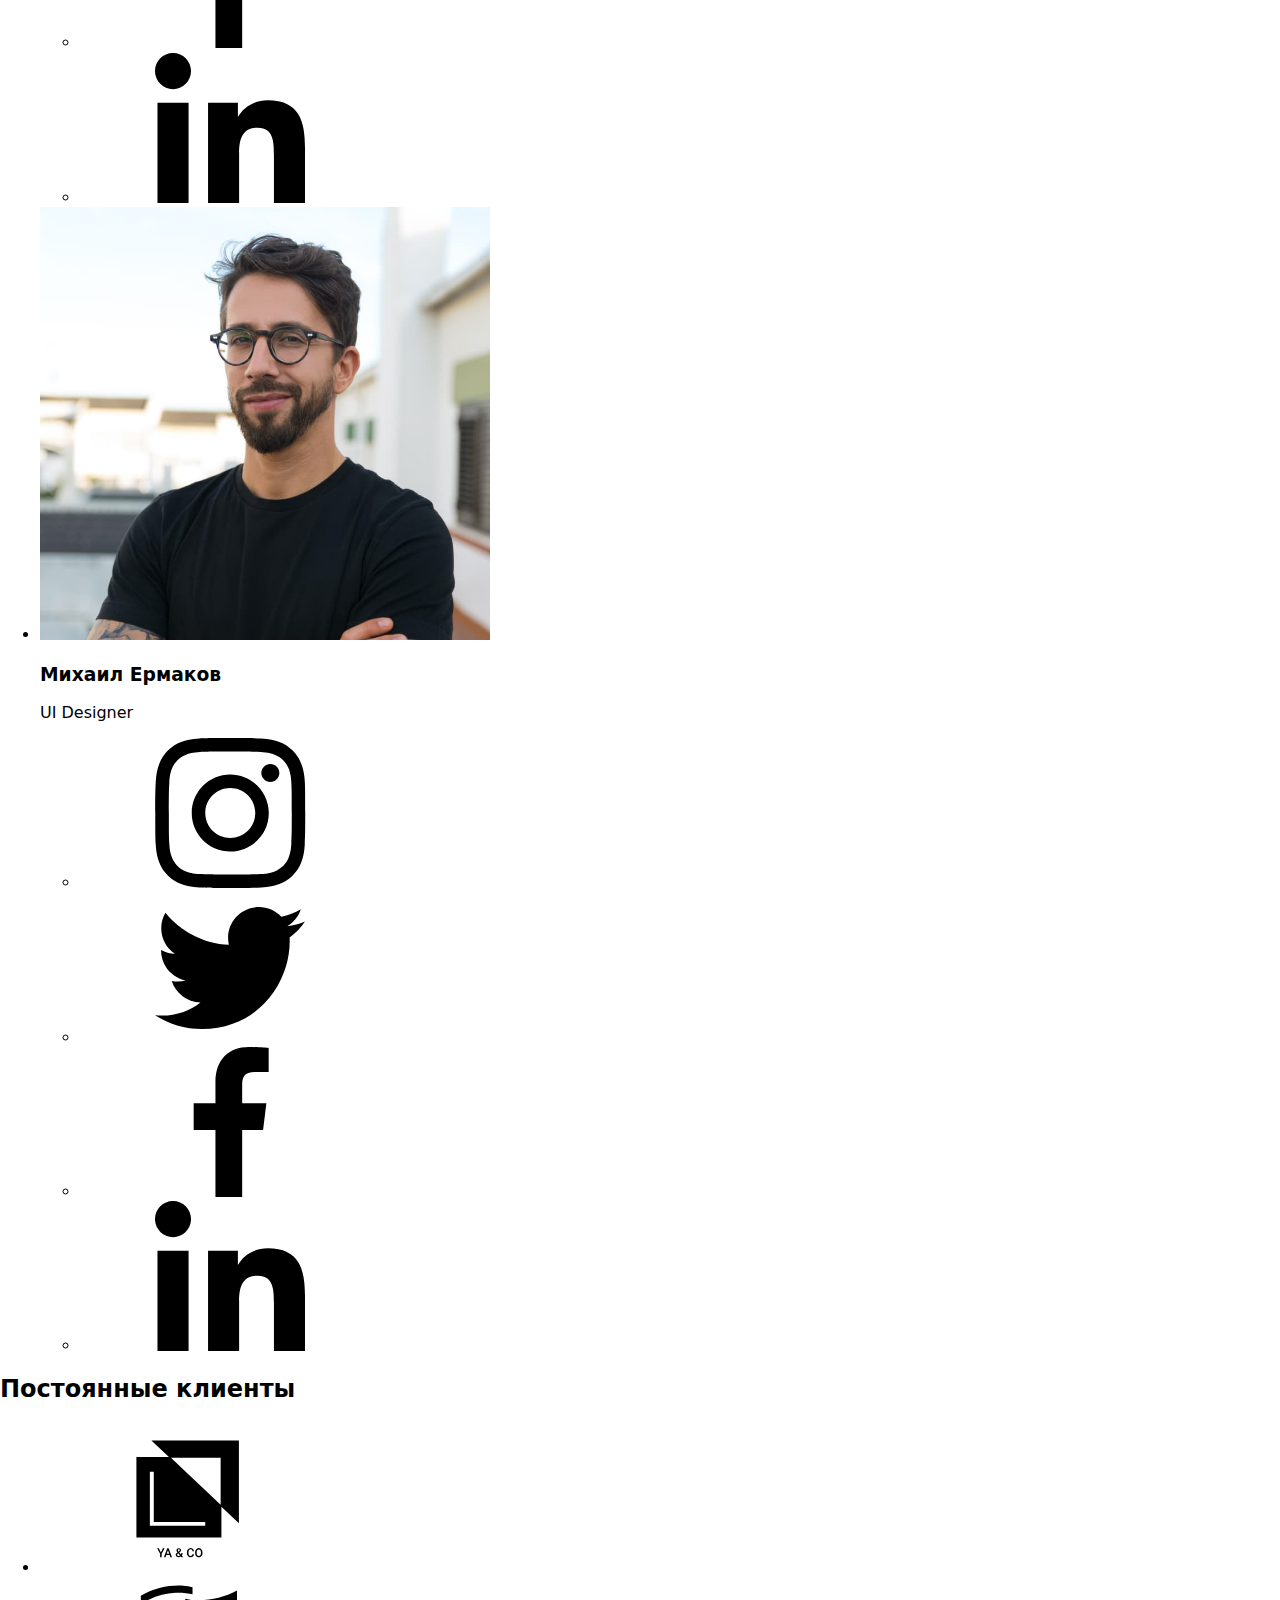
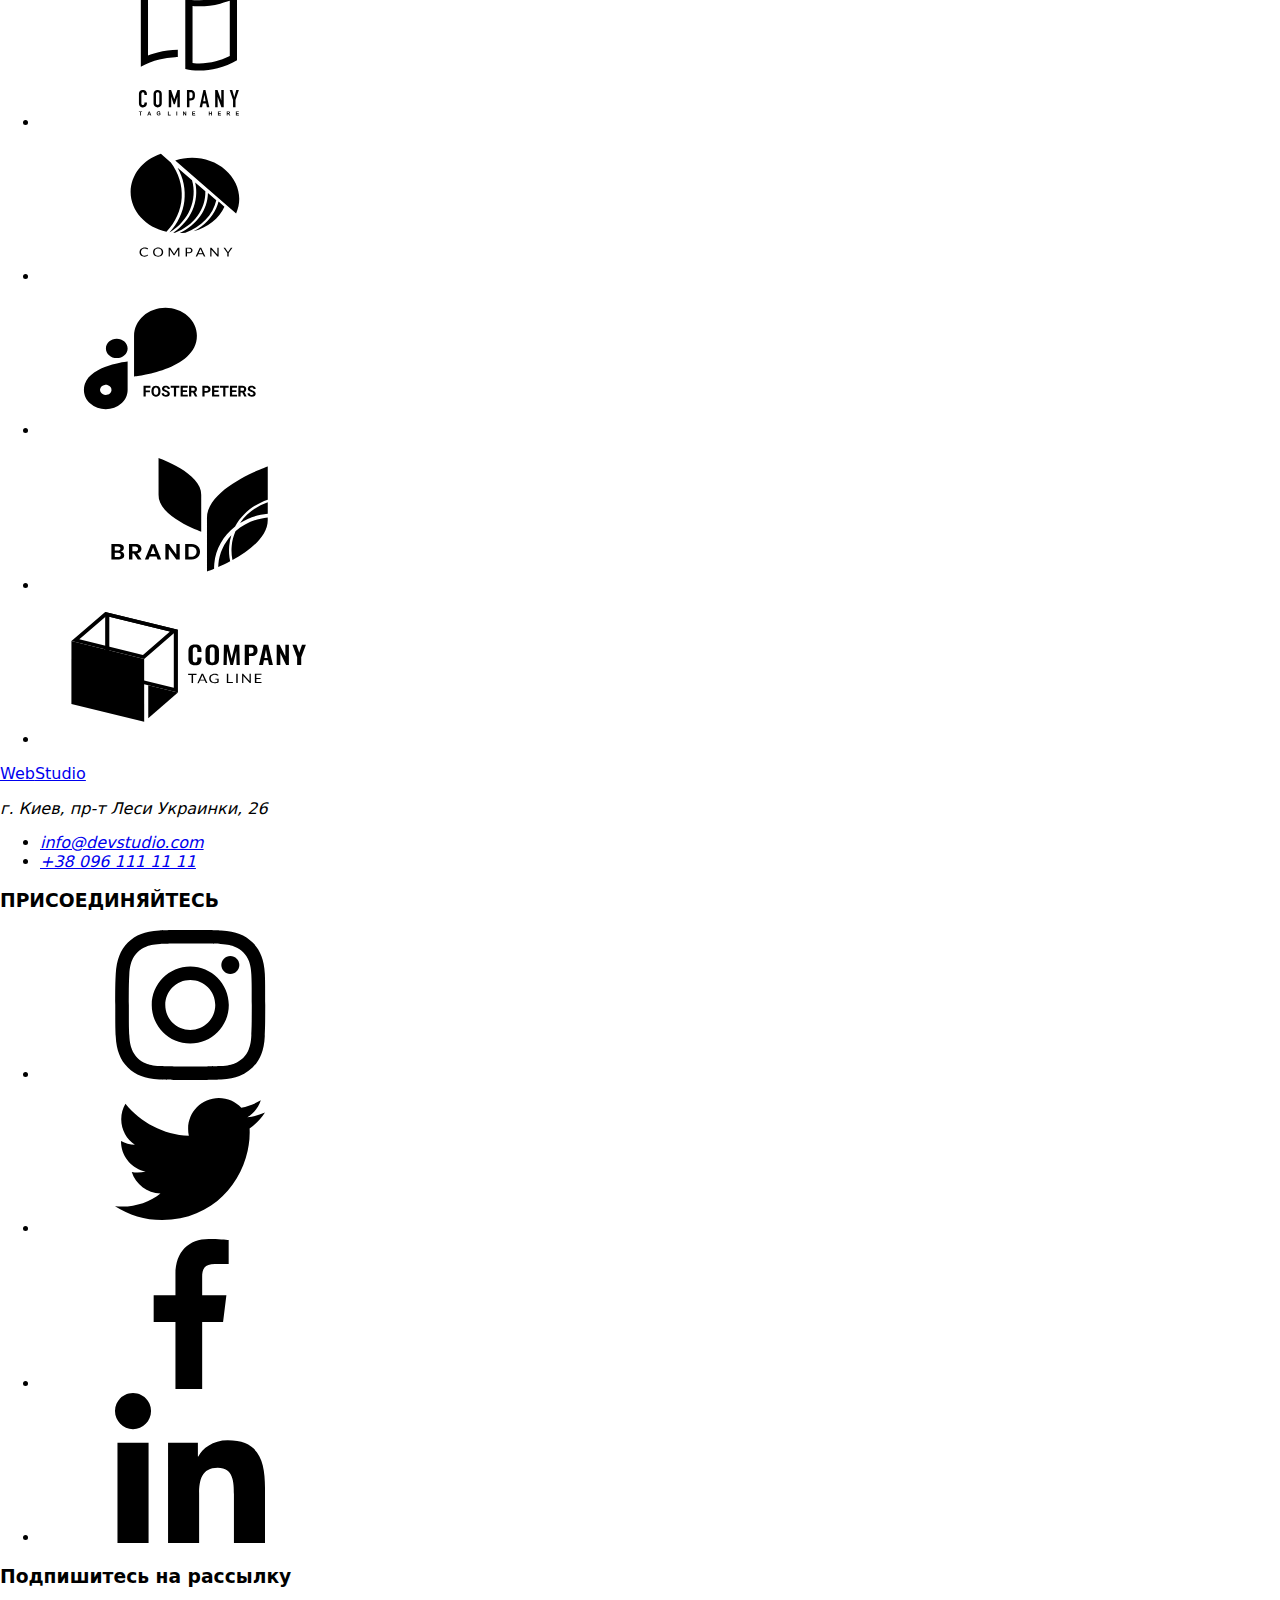
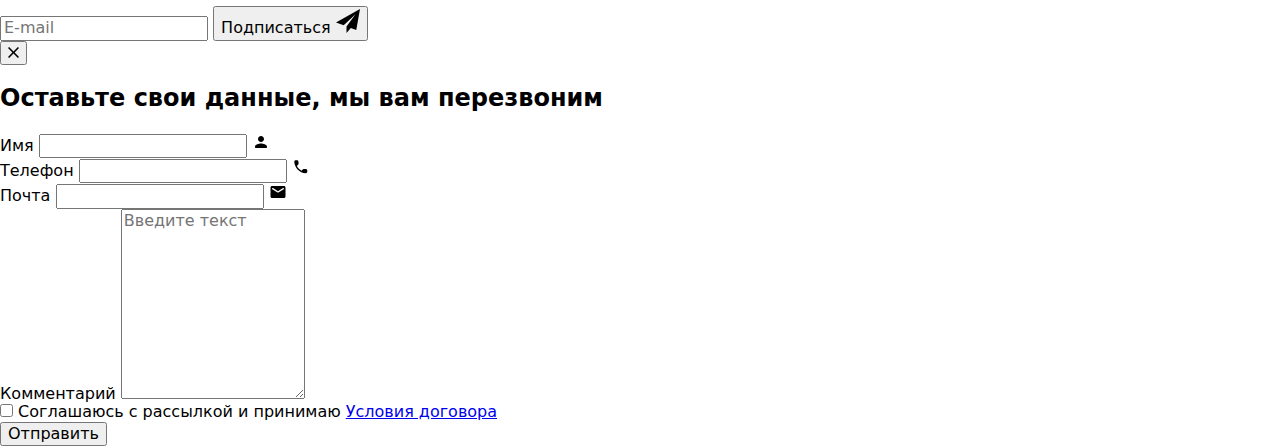
==== commit f4bc4495: "commit 12" ====
--- a/index.html
+++ b/index.html
@@ -102,7 +102,7 @@
     </ul>
   </div>
   <main>
-    <!-- <div class="-mobile-menu">
+     <div class="-mobile-menu">
         <div class="mobile container">
           <ul class="mobile-menu__list list">
             <li class="mobile-menu__item">
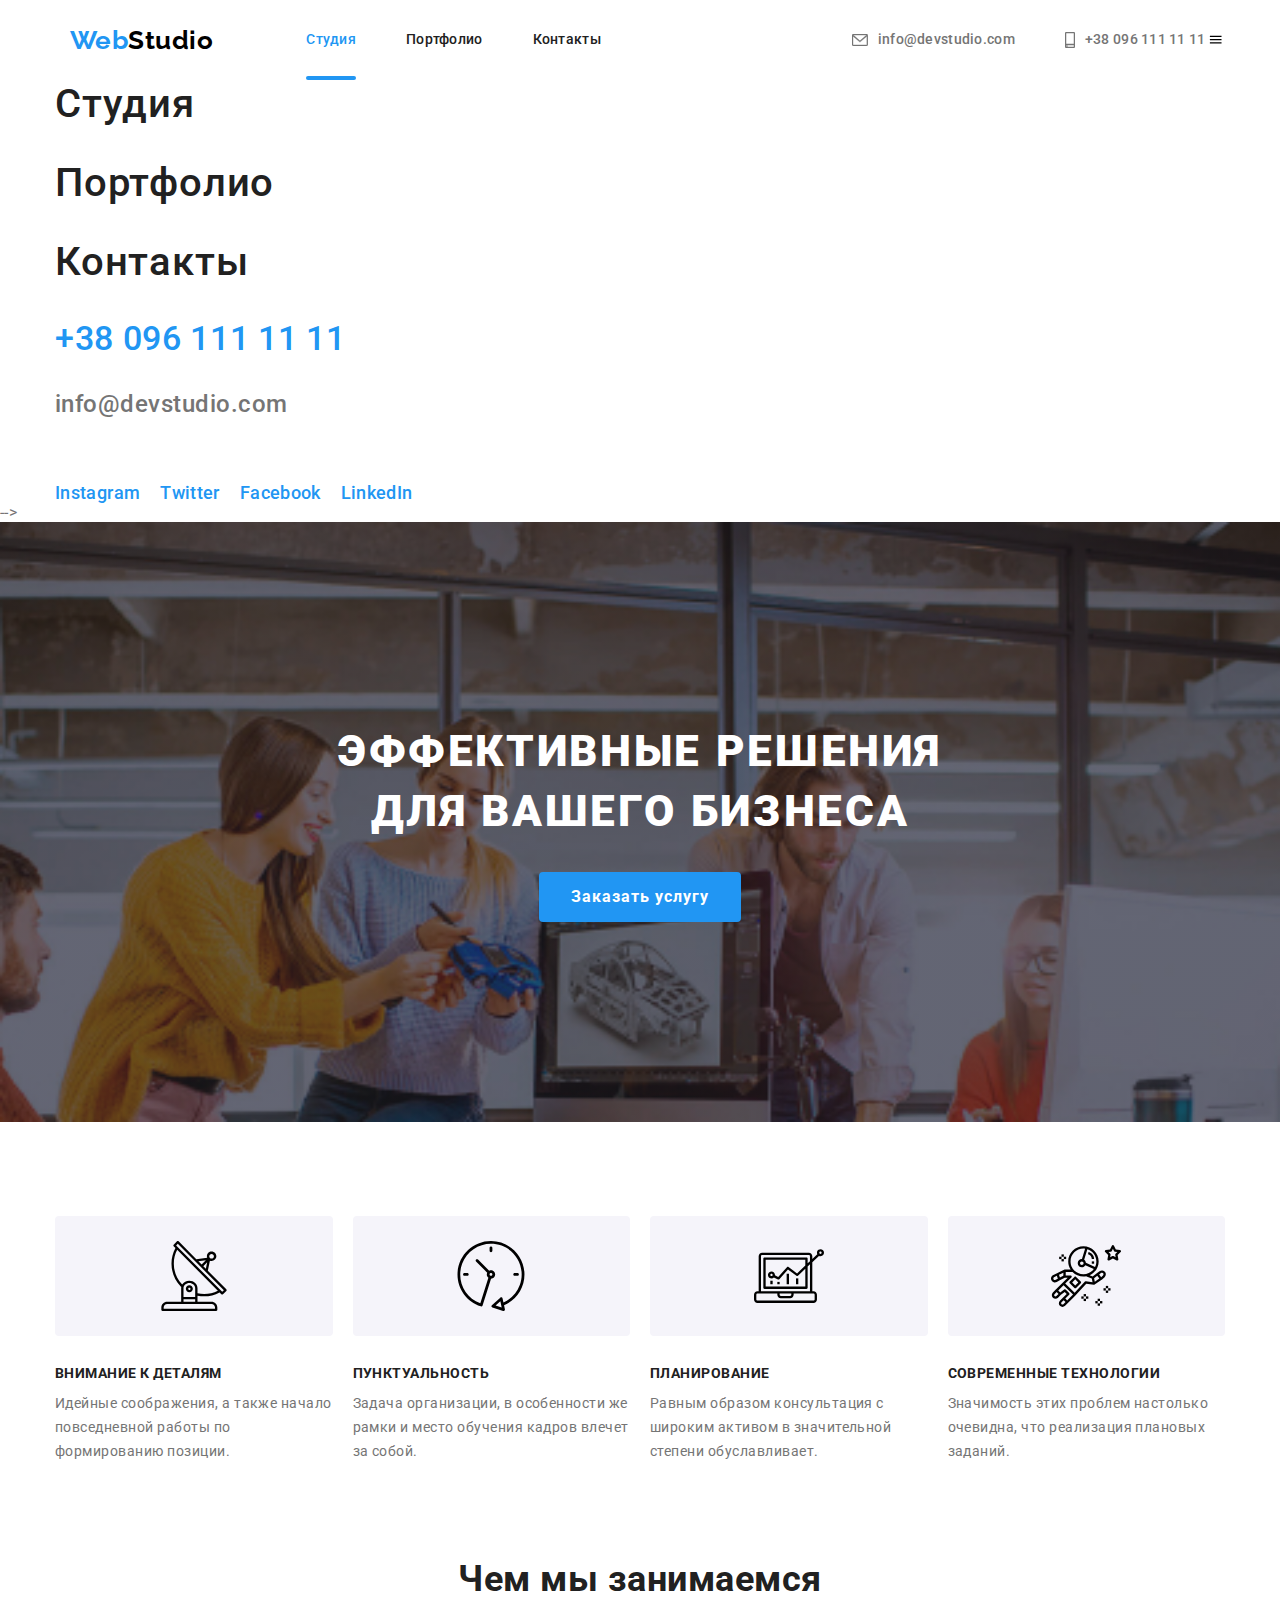
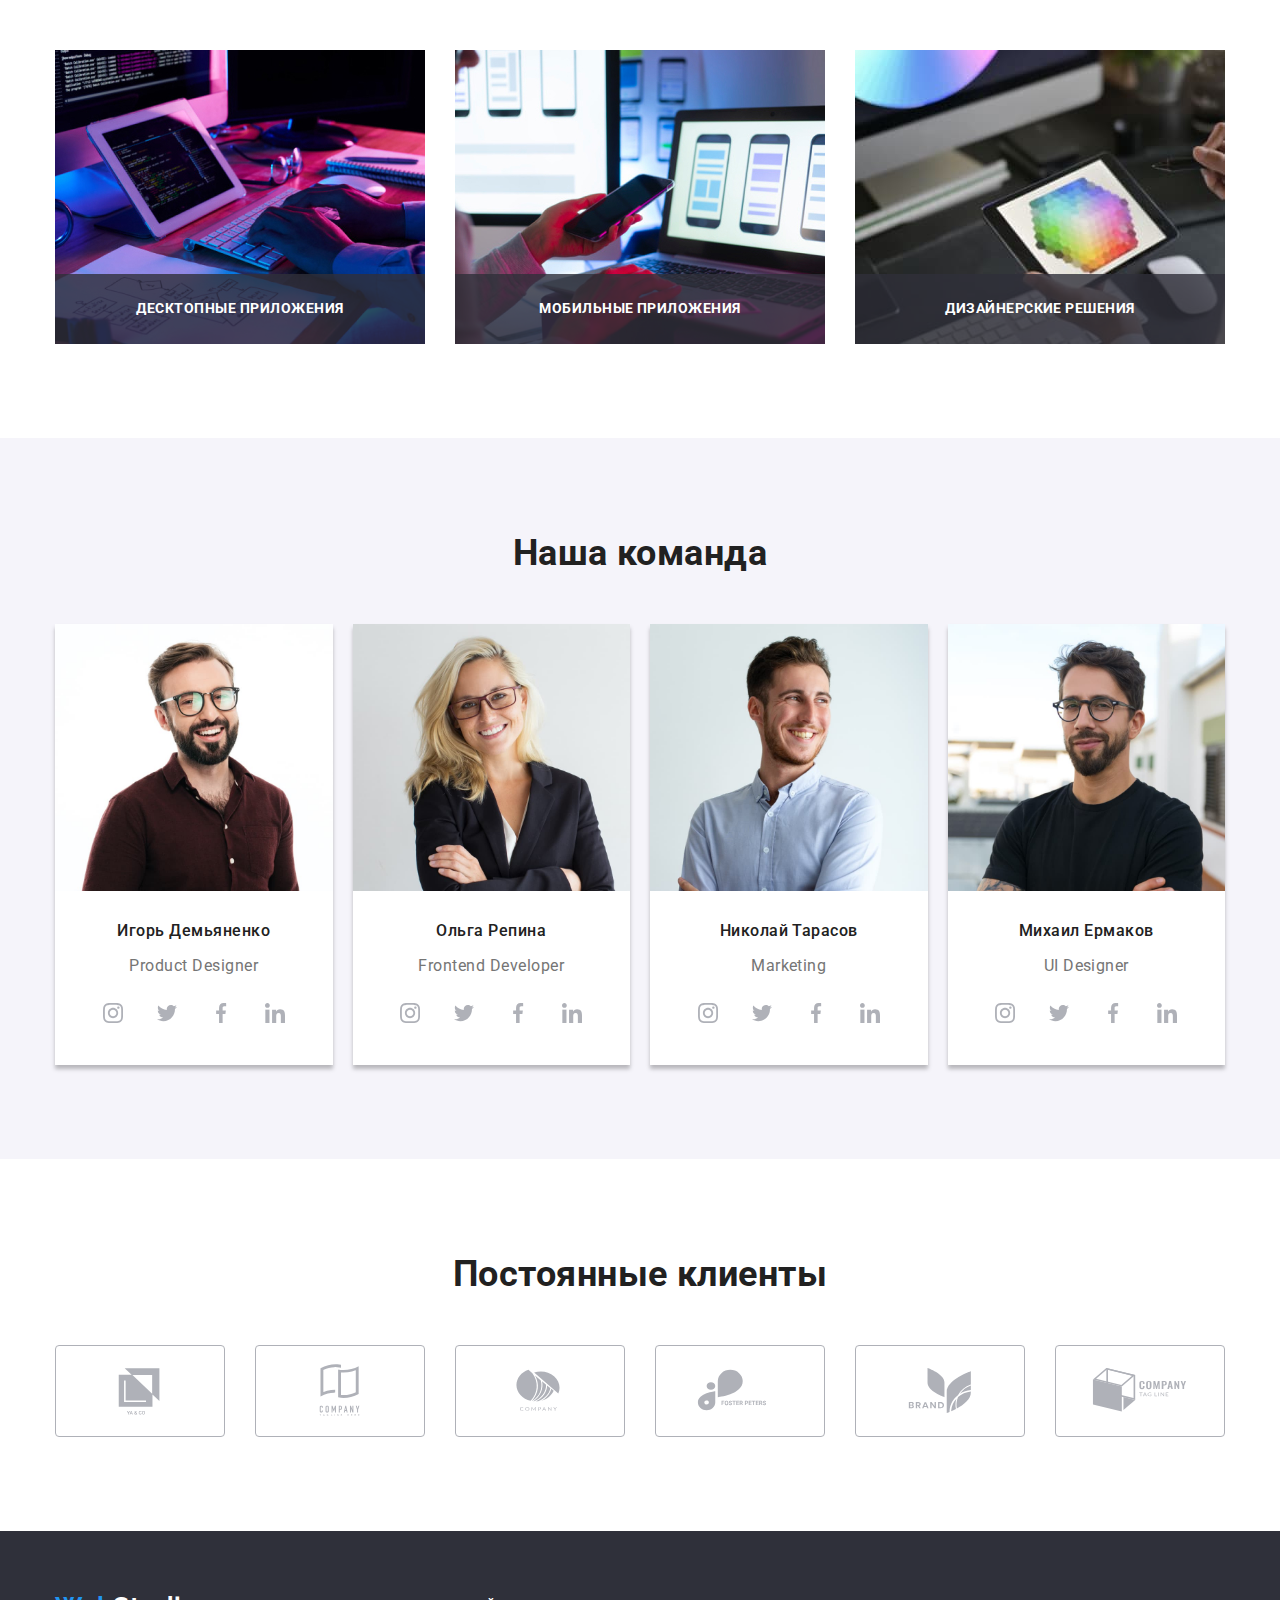
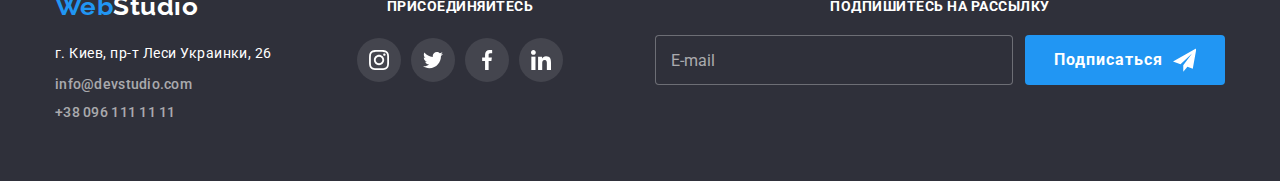
==== commit 863132b4: "commit 12.2" ====
--- a/index.html
+++ b/index.html
@@ -10,7 +10,7 @@
     rel="stylesheet" />
   <link rel="stylesheet"
     href="https://cdnjs.cloudflare.com/ajax/libs/modern-normalize/1.0.0/modern-normalize.min.css" />
-  <link rel="stylesheet" href="./sass/main.css" />
+  <link rel="stylesheet" href="./css/main.css" />
 </head>
 
 <body data-menu-page>
--- a/css/main.css
+++ b/css/main.css
@@ -0,0 +1,1889 @@
+.portfolio, .footer, .container, .contacts, .main-nav, .page-header {
+  width: 100%;
+  padding-left: 15px;
+  padding-right: 15px;
+}
+@media screen and (min-width: 480px) {
+  .portfolio, .footer, .container, .contacts, .main-nav, .page-header {
+    max-width: 480px;
+    margin-left: auto;
+    margin-right: auto;
+  }
+}
+@media screen and (min-width: 768px) {
+  .portfolio, .footer, .container, .contacts, .main-nav, .page-header {
+    max-width: 768px;
+  }
+}
+@media screen and (min-width: 1200px) {
+  .portfolio, .footer, .container, .contacts, .main-nav, .page-header {
+    max-width: 1200px;
+  }
+}
+
+.mobile-menu__socials, .mobile-menu__contacts, .mobile-menu__list, .portfolio__filter, .portfolio__list, .address__scroll.list, .our-clients, .social-icons, .team__scroll.list, .skills, .contacts, .site-nav {
+  padding: 0;
+  margin: 0;
+  list-style: none;
+}
+
+.section__title.visually-hidden {
+  position: absolute !important;
+  clip: rect(1px 1px 1px 1px);
+  clip: rect(1px 1px 1px 1px);
+  padding: 0 !important;
+  border: 0 !important;
+  height: 1px !important;
+  width: 1px !important;
+  overflow: hidden;
+}
+
+.filter__button, .primary {
+  border-radius: 4px;
+  padding: 10px 32px;
+  color: #fff;
+  background-color: #2196f3;
+  font-family: Roboto;
+  font-weight: 700;
+  font-size: 16px;
+  line-height: 1.87;
+  letter-spacing: 0.06em;
+  cursor: pointer;
+  border: none;
+}
+
+.section {
+  -webkit-box-pack: center;
+      -ms-flex-pack: center;
+          justify-content: center;
+}
+@media screen and (min-width: 480px) {
+  .section {
+    padding-top: 60px;
+    padding-bottom: 60px;
+  }
+}
+@media screen and (min-width: 768px) {
+  .section {
+    padding-top: 60px;
+    padding-bottom: 60px;
+  }
+}
+@media screen and (min-width: 1200px) {
+  .section {
+    padding-top: 94px;
+    padding-bottom: 94px;
+  }
+}
+
+.section__title {
+  margin-top: 0;
+  color: #212121;
+  font-weight: 700;
+  font-size: 28px;
+  line-height: 1.18;
+  text-align: center;
+  margin-bottom: 50px;
+}
+@media screen and (min-width: 1200px) {
+  .section__title {
+    font-size: 36px;
+    line-height: 1.17;
+  }
+}
+
+html {
+  -webkit-box-sizing: border-box;
+          box-sizing: border-box;
+}
+
+*,
+*::before,
+*::after {
+  -webkit-box-sizing: inherit;
+          box-sizing: inherit;
+}
+
+body {
+  color: #757575;
+  font-family: Roboto, sans-serif;
+  letter-spacing: 0.03em;
+}
+
+img {
+  display: block;
+  max-width: 100%;
+  height: auto;
+}
+
+svg {
+  display: block;
+  max-width: 100%;
+  height: auto;
+}
+
+.header-line {
+  background-color: #fff;
+}
+
+.page-header {
+  position: relative;
+  display: -webkit-box;
+  display: -ms-flexbox;
+  display: flex;
+  background-color: #fff;
+}
+
+.page-header {
+  display: -webkit-box;
+  display: -ms-flexbox;
+  display: flex;
+  -webkit-box-align: center;
+      -ms-flex-align: center;
+          align-items: center;
+  -webkit-box-pack: end;
+      -ms-flex-pack: end;
+          justify-content: flex-end;
+}
+
+.main-nav {
+  display: -webkit-box;
+  display: -ms-flexbox;
+  display: flex;
+  -webkit-box-pack: start;
+      -ms-flex-pack: start;
+          justify-content: flex-start;
+}
+
+.site-nav {
+  display: none;
+}
+@media screen and (min-width: 768px) {
+  .site-nav {
+    display: -webkit-box;
+    display: -ms-flexbox;
+    display: flex;
+    -webkit-box-pack: start;
+        -ms-flex-pack: start;
+            justify-content: flex-start;
+    margin-left: 88px;
+  }
+}
+@media screen and (min-width: 1200px) {
+  .site-nav {
+    margin-left: 93px;
+  }
+}
+
+.site-nav .site-nav__item:not(:last-child) {
+  margin-right: 50px;
+}
+
+.site-nav__link {
+  display: block;
+  padding-top: 32px;
+  padding-bottom: 32px;
+  color: #212121;
+  font-style: normal;
+  font-weight: 500;
+  font-size: 14px;
+  line-height: 1.14;
+  letter-spacing: 0.02em;
+  text-decoration: none;
+  -webkit-transition: color 250ms cubic-bezier(0.4, 0, 0.2, 1);
+  transition: color 250ms cubic-bezier(0.4, 0, 0.2, 1);
+}
+.site-nav__link:hover, .site-nav__link:focus {
+  color: #2196f3;
+}
+
+.site-nav .site-nav__link.current {
+  color: #2196f3;
+}
+
+.site-nav__link.current {
+  position: relative;
+}
+
+.site-nav__link.current::after {
+  content: "";
+  position: absolute;
+  bottom: 0;
+  left: 0;
+  display: block;
+  width: 100%;
+  height: 4px;
+  background-color: #2196f3;
+  border-radius: 2px;
+}
+
+.contacts {
+  display: none;
+}
+@media screen and (min-width: 768px) {
+  .contacts {
+    display: block;
+    -webkit-box-pack: start;
+        -ms-flex-pack: start;
+            justify-content: flex-start;
+  }
+}
+@media screen and (min-width: 1200px) {
+  .contacts {
+    display: -webkit-box;
+    display: -ms-flexbox;
+    display: flex;
+    -webkit-box-pack: end;
+        -ms-flex-pack: end;
+            justify-content: flex-end;
+  }
+}
+
+.contacts-address__link {
+  display: -webkit-box;
+  display: -ms-flexbox;
+  display: flex;
+  color: #757575;
+  font-weight: 500;
+  font-size: 14px;
+  line-height: 1.14;
+  letter-spacing: 0.02em;
+  text-decoration: none;
+  -webkit-box-align: center;
+      -ms-flex-align: center;
+          align-items: center;
+  -webkit-box-pack: start;
+      -ms-flex-pack: start;
+          justify-content: flex-start;
+}
+@media screen and (min-width: 1200px) {
+  .contacts-address__link {
+    padding-top: 32px;
+    padding-bottom: 32px;
+  }
+}
+
+.contacts-address__link {
+  -webkit-transition: color 250ms cubic-bezier(0.4, 0, 0.2, 1);
+  transition: color 250ms cubic-bezier(0.4, 0, 0.2, 1);
+}
+.contacts-address__link:hover, .contacts-address__link:focus {
+  color: #2196f3;
+}
+
+.contacts-address:not(:last-child) {
+  margin-right: 0;
+  margin-bottom: 10px;
+}
+@media screen and (min-width: 1200px) {
+  .contacts-address:not(:last-child) {
+    margin-right: 50px;
+    margin-bottom: 0;
+  }
+}
+
+.contacts-address__icon {
+  width: 16px;
+  height: 12px;
+  margin-right: 10px;
+  fill: #757575;
+  stroke: currentColor;
+}
+
+.contacts-address__icon-2 {
+  width: 10px;
+  height: 16px;
+  margin-right: 10px;
+  fill: #757575;
+  stroke: currentColor;
+}
+
+.main {
+  border-top: 1px solid #ececec;
+}
+
+.main-nav__logo {
+  display: -webkit-box;
+  display: -ms-flexbox;
+  display: flex;
+  -webkit-box-pack: center;
+      -ms-flex-pack: center;
+          justify-content: center;
+  -webkit-box-align: center;
+      -ms-flex-align: center;
+          align-items: center;
+  font-family: Raleway, cursive;
+  font-weight: 700;
+  font-size: 26px;
+  line-height: 1.19;
+  text-decoration: none;
+}
+
+.logo-first {
+  color: #2196f3;
+}
+
+.logo-second-header {
+  color: #000;
+}
+
+.footer__logo {
+  display: block;
+  margin-bottom: 20px;
+  font-family: Raleway, cursive;
+  font-weight: 700;
+  font-size: 26px;
+  line-height: 1.19;
+  text-decoration: none;
+}
+
+.logo-second-footer {
+  color: #fff;
+}
+
+.hero {
+  max-width: 1600px;
+  height: 400px;
+  margin-right: auto;
+  margin-left: auto;
+  padding-top: 200px;
+  padding-bottom: 200px;
+  background-color: #2f303a;
+  background-size: cover;
+  text-align: center;
+}
+@media screen and (min-width: 1200px) {
+  .hero {
+    background-image: -webkit-gradient(linear, left top, right top, from(rgba(47, 48, 58, 0.4)), to(rgba(47, 48, 58, 0.4))), url(/images/main-page/desktop/img-hero.jpg);
+    background-image: linear-gradient(to right, rgba(47, 48, 58, 0.4), rgba(47, 48, 58, 0.4)), url(/images/main-page/desktop/img-hero.jpg);
+  }
+}
+@media screen and (min-width: 768px) {
+  .hero {
+    background-image: -webkit-gradient(linear, left top, right top, from(rgba(47, 48, 58, 0.4)), to(rgba(47, 48, 58, 0.4))), url(/images/main-page/tablet/img-hero.jpg);
+    background-image: linear-gradient(to right, rgba(47, 48, 58, 0.4), rgba(47, 48, 58, 0.4)), url(/images/main-page/tablet/img-hero.jpg);
+  }
+}
+@media screen and (min-width: 480px) {
+  .hero {
+    background-image: -webkit-gradient(linear, left top, right top, from(rgba(47, 48, 58, 0.4)), to(rgba(47, 48, 58, 0.4))), url(/images/main-page/mobile/img-hero.jpg);
+    background-image: linear-gradient(to right, rgba(47, 48, 58, 0.4), rgba(47, 48, 58, 0.4)), url(/images/main-page/mobile/img-hero.jpg);
+  }
+}
+@media screen and (min-width: 1200px) {
+  .hero {
+    height: 600px;
+  }
+}
+.hero__title {
+  margin-top: 0;
+  margin-bottom: 30px;
+  color: #fff;
+  font-weight: 900;
+  font-size: 26px;
+  line-height: 1.62;
+  letter-spacing: 0.06em;
+  text-transform: uppercase;
+}
+@media screen and (min-width: 1200px) {
+  .hero__title {
+    font-size: 44px;
+    line-height: 1.36;
+  }
+}
+
+.primary {
+  color: #fff;
+  background-color: #2196f3;
+  border-color: #2196f3;
+}
+
+.button-close-input {
+  position: relative;
+}
+
+.skills {
+  display: -webkit-box;
+  display: -ms-flexbox;
+  display: flex;
+  -ms-flex-preferred-size: 100%;
+      flex-basis: 100%;
+}
+@media screen and (min-width: 480px) {
+  .skills {
+    display: block;
+  }
+}
+@media screen and (min-width: 768px) {
+  .skills {
+    display: -webkit-box;
+    display: -ms-flexbox;
+    display: flex;
+    -ms-flex-wrap: wrap;
+        flex-wrap: wrap;
+    -webkit-box-pack: justify;
+        -ms-flex-pack: justify;
+            justify-content: space-between;
+  }
+}
+@media screen and (min-width: 1200px) {
+  .skills {
+    display: -webkit-box;
+    display: -ms-flexbox;
+    display: flex;
+    -ms-flex-wrap: inherit;
+        flex-wrap: inherit;
+    -webkit-box-pack: justify;
+        -ms-flex-pack: justify;
+            justify-content: space-between;
+    -webkit-box-align: center;
+        -ms-flex-align: center;
+            align-items: center;
+  }
+}
+.skills__title {
+  color: #212121;
+  font-weight: 700;
+  font-size: 14px;
+  line-height: 1.14;
+  text-transform: uppercase;
+  margin-top: 0;
+  margin-bottom: 10px;
+}
+.skills__text {
+  margin-top: 0;
+  margin-bottom: 0;
+  font-size: 14px;
+  line-height: 1.71;
+}
+.skills__item {
+  margin-bottom: 30px;
+}
+@media screen and (min-width: 768px) {
+  .skills__item {
+    -ms-flex-preferred-size: calc((100% - 2 * 15px) / 2);
+        flex-basis: calc((100% - 2 * 15px) / 2);
+  }
+}
+@media screen and (min-width: 1200px) {
+  .skills__item {
+    -ms-flex-preferred-size: calc((100% - 4 * 15px) / 4);
+        flex-basis: calc((100% - 4 * 15px) / 4);
+    margin-bottom: 0;
+  }
+}
+@media screen and (min-width: 480px) {
+  .skills__item:nth-last-child(-n+1) {
+    margin-bottom: 0;
+  }
+}
+@media screen and (min-width: 768px) {
+  .skills__item:nth-last-child(-n+2) {
+    margin-bottom: 0;
+  }
+}
+.skills__img {
+  display: -webkit-box;
+  display: -ms-flexbox;
+  display: flex;
+  -webkit-box-pack: center;
+      -ms-flex-pack: center;
+          justify-content: center;
+  -webkit-box-align: center;
+      -ms-flex-align: center;
+          align-items: center;
+  width: 100%;
+  height: 120px;
+  margin-bottom: 30px;
+  background-color: #f5f4fa;
+  border-radius: 4px;
+}
+.skills__svg {
+  color: #212121;
+}
+
+.employments-section {
+  display: none;
+}
+@media screen and (min-width: 1200px) {
+  .employments-section {
+    display: -webkit-box;
+    display: -ms-flexbox;
+    display: flex;
+    padding-top: 0;
+    padding-bottom: 94px;
+  }
+}
+.employments__tasks {
+  display: -webkit-box;
+  display: -ms-flexbox;
+  display: flex;
+  -webkit-box-pack: center;
+      -ms-flex-pack: center;
+          justify-content: center;
+  padding: 0;
+  margin: 0;
+}
+.employments__item {
+  display: -webkit-box;
+  display: -ms-flexbox;
+  display: flex;
+  position: relative;
+}
+.employments__about {
+  display: -webkit-box;
+  display: -ms-flexbox;
+  display: flex;
+  -webkit-box-pack: center;
+      -ms-flex-pack: center;
+          justify-content: center;
+  -webkit-box-align: center;
+      -ms-flex-align: center;
+          align-items: center;
+  position: absolute;
+  bottom: 0;
+  left: 0;
+  width: 100%;
+  height: 70px;
+  background: rgba(47, 48, 58, 0.8);
+}
+.employments__text {
+  font-weight: bold;
+  font-size: 14px;
+  line-height: 1.14;
+  text-align: center;
+  text-transform: uppercase;
+  color: #fff;
+}
+
+.employments__item:not(:last-child) {
+  margin-right: 30px;
+}
+
+.team.section {
+  margin-bottom: 0;
+  background-color: #f5f4fa;
+}
+
+.team__text {
+  margin-bottom: 16px;
+  font-size: 16px;
+  line-height: 1.19;
+}
+.team__title {
+  margin-top: 30px;
+  color: #212121;
+  font-weight: 500;
+  font-size: 16px;
+  line-height: 1.19;
+}
+.team__item {
+  background-color: #fff;
+  -webkit-box-shadow: 0px 4px 4px 0px rgba(0, 0, 0, 0.25);
+          box-shadow: 0px 4px 4px 0px rgba(0, 0, 0, 0.25);
+}
+@media screen and (min-width: 768px) {
+  .team__item {
+    -ms-flex-preferred-size: calc((100% - 2 * 15px) / 2);
+        flex-basis: calc((100% - 2 * 15px) / 2);
+  }
+}
+@media screen and (min-width: 1200px) {
+  .team__item {
+    -ms-flex-preferred-size: calc((100% - 4 * 15px) / 4);
+        flex-basis: calc((100% - 4 * 15px) / 4);
+  }
+}
+.team__about {
+  padding-bottom: 24px;
+  text-align: center;
+}
+@media screen and (min-width: 1200px) {
+  .team__about {
+    padding-bottom: 30px;
+  }
+}
+.team__scroll {
+  -ms-flex-preferred-size: 100%;
+      flex-basis: 100%;
+}
+@media screen and (min-width: 480px) {
+  .team__scroll {
+    display: block;
+  }
+}
+@media screen and (min-width: 768px) {
+  .team__scroll {
+    display: -webkit-box;
+    display: -ms-flexbox;
+    display: flex;
+    -ms-flex-wrap: wrap;
+        flex-wrap: wrap;
+    -webkit-box-pack: justify;
+        -ms-flex-pack: justify;
+            justify-content: space-between;
+  }
+}
+@media screen and (min-width: 1200px) {
+  .team__scroll {
+    display: -webkit-box;
+    display: -ms-flexbox;
+    display: flex;
+    -ms-flex-wrap: inherit;
+        flex-wrap: inherit;
+    -webkit-box-pack: justify;
+        -ms-flex-pack: justify;
+            justify-content: space-between;
+    -webkit-box-align: center;
+        -ms-flex-align: center;
+            align-items: center;
+  }
+}
+.team__item:not(:last-child) {
+  margin-bottom: 30px;
+}
+@media screen and (min-width: 1200px) {
+  .team__item:not(:last-child) {
+    margin-bottom: 0;
+  }
+}
+@media screen and (min-width: 768px) {
+  .team__item:nth-last-child(-n+2) {
+    margin-bottom: 0;
+  }
+}
+
+.list-title {
+  margin-top: 0;
+  color: #212121;
+  font-weight: 500;
+  font-size: 16px;
+  line-height: 1.19;
+}
+
+.social-icons {
+  display: -webkit-inline-box;
+  display: -ms-inline-flexbox;
+  display: inline-flex;
+}
+.social-icons__svg {
+  width: 20px;
+  height: 20px;
+  fill: #afb1b8;
+}
+.social-icons__link {
+  display: -webkit-box;
+  display: -ms-flexbox;
+  display: flex;
+  -webkit-box-align: center;
+      -ms-flex-align: center;
+          align-items: center;
+  -webkit-box-pack: center;
+      -ms-flex-pack: center;
+          justify-content: center;
+  width: 44px;
+  height: 44px;
+  border-radius: 50%;
+  background-color: #fff;
+  -webkit-transition: background-color 250ms cubic-bezier(0.4, 0, 0.2, 1);
+  transition: background-color 250ms cubic-bezier(0.4, 0, 0.2, 1);
+}
+.social-icons__link:hover, .social-icons__link:focus {
+  width: 44px;
+  height: 44px;
+  border-radius: 50%;
+  background: #2196f3;
+}
+
+.social-icons__item:not(:last-child) {
+  margin-right: 10px;
+}
+
+.social-icons__link:hover .social-icons__svg,
+.social-icons__link:focus .social-icons__svg {
+  width: 20px;
+  height: 20px;
+  fill: white;
+  background: #2196f3;
+}
+
+.social-icons__link .social-icons__svg {
+  -webkit-transition: -webkit-transform 250ms cubic-bezier(0.4, 0, 0.2, 1);
+  transition: -webkit-transform 250ms cubic-bezier(0.4, 0, 0.2, 1);
+  transition: transform 250ms cubic-bezier(0.4, 0, 0.2, 1);
+  transition: transform 250ms cubic-bezier(0.4, 0, 0.2, 1), -webkit-transform 250ms cubic-bezier(0.4, 0, 0.2, 1);
+}
+
+.our-clients {
+  display: -webkit-box;
+  display: -ms-flexbox;
+  display: flex;
+  -ms-flex-wrap: wrap;
+      flex-wrap: wrap;
+  -ms-flex-preferred-size: 100%;
+      flex-basis: 100%;
+  -webkit-box-align: center;
+      -ms-flex-align: center;
+          align-items: center;
+  -webkit-box-pack: justify;
+      -ms-flex-pack: justify;
+          justify-content: space-between;
+}
+@media screen and (min-width: 480px) {
+  .our-clients {
+    -ms-flex-preferred-size: calc((100% - 2 * 15px) / 2);
+        flex-basis: calc((100% - 2 * 15px) / 2);
+  }
+}
+@media screen and (min-width: 768px) {
+  .our-clients {
+    -ms-flex-preferred-size: calc((100% - 3 * 15px) / 3);
+        flex-basis: calc((100% - 3 * 15px) / 3);
+  }
+}
+@media screen and (min-width: 1200px) {
+  .our-clients {
+    -ms-flex-preferred-size: calc((100% - 6 * 15px) / 6);
+        flex-basis: calc((100% - 6 * 15px) / 6);
+  }
+}
+.our-clients__item {
+  margin-bottom: 30px;
+}
+@media screen and (min-width: 1200px) {
+  .our-clients__item {
+    margin-bottom: 0;
+  }
+}
+@media screen and (min-width: 480px) {
+  .our-clients__item:nth-last-child(-n+2) {
+    margin-bottom: 0;
+  }
+}
+@media screen and (min-width: 768px) {
+  .our-clients__item:nth-last-child(-n+3) {
+    margin-bottom: 0;
+  }
+}
+.our-clients__position {
+  display: -webkit-box;
+  display: -ms-flexbox;
+  display: flex;
+  -webkit-box-pack: center;
+      -ms-flex-pack: center;
+          justify-content: center;
+  -webkit-box-align: center;
+      -ms-flex-align: center;
+          align-items: center;
+  border: 1px solid #afb1b8;
+  border-radius: 4px;
+  -webkit-transition: -webkit-transform 250ms cubic-bezier(0.4, 0, 0.2, 1);
+  transition: -webkit-transform 250ms cubic-bezier(0.4, 0, 0.2, 1);
+  transition: transform 250ms cubic-bezier(0.4, 0, 0.2, 1);
+  transition: transform 250ms cubic-bezier(0.4, 0, 0.2, 1), -webkit-transform 250ms cubic-bezier(0.4, 0, 0.2, 1);
+}
+@media screen and (min-width: 480px) {
+  .our-clients__position {
+    width: 210px;
+    height: 92px;
+  }
+}
+@media screen and (min-width: 768px) {
+  .our-clients__position {
+    width: 226px;
+    height: 92px;
+  }
+}
+@media screen and (min-width: 1200px) {
+  .our-clients__position {
+    width: 170px;
+    height: 92px;
+  }
+}
+.our-clients__position:hover, .our-clients__position:focus {
+  border: 1px solid #2196f3;
+  border-radius: 4px;
+}
+.our-clients__svg {
+  width: 106px;
+  height: 60px;
+  fill: #afb1b8;
+  -webkit-transition: fill 250ms cubic-bezier(0.4, 0, 0.2, 1);
+  transition: fill 250ms cubic-bezier(0.4, 0, 0.2, 1);
+}
+
+.our-clients__position:hover .our-clients__svg,
+.our-clients__position:focus .our-clients__svg {
+  fill: #2196f3;
+}
+
+.footer {
+  max-width: 1600px;
+  background-color: #2f303a;
+  display: -webkit-inline-box;
+  display: -ms-inline-flexbox;
+  display: inline-flex;
+  -webkit-box-pack: center;
+      -ms-flex-pack: center;
+          justify-content: center;
+}
+.footer__address {
+  display: block;
+  text-align: center;
+}
+@media screen and (min-width: 768px) {
+  .footer__address {
+    width: 232px;
+    margin-right: 165px;
+    margin-left: 61px;
+  }
+}
+@media screen and (min-width: 1200px) {
+  .footer__address {
+    text-align: start;
+    margin-right: 70px;
+    margin-left: 0;
+  }
+}
+.footer__logo {
+  display: block;
+  margin-bottom: 20px;
+  font-family: Raleway, cursive;
+  font-weight: 700;
+  font-size: 24px;
+  line-height: 1.17;
+  text-decoration: none;
+}
+@media screen and (min-width: 1200px) {
+  .footer__logo {
+    font-size: 26px;
+    line-height: 1.19;
+  }
+}
+
+.footer-line {
+  text-align: center;
+  min-width: 480px;
+  padding: 60px 15px;
+  margin-right: auto;
+  margin-left: auto;
+  -webkit-box-pack: center;
+      -ms-flex-pack: center;
+          justify-content: center;
+}
+@media screen and (min-width: 1200px) {
+  .footer-line {
+    width: 1200px;
+    display: -webkit-box;
+    display: -ms-flexbox;
+    display: flex;
+    -webkit-box-pack: justify;
+        -ms-flex-pack: justify;
+            justify-content: space-between;
+  }
+}
+@media screen and (min-width: 768px) {
+  .footer-line__table {
+    display: -webkit-box;
+    display: -ms-flexbox;
+    display: flex;
+    margin-bottom: 60px;
+  }
+}
+@media screen and (min-width: 1200px) {
+  .footer-line__table {
+    display: -webkit-inline-box;
+    display: -ms-inline-flexbox;
+    display: inline-flex;
+    margin-bottom: 0;
+  }
+}
+
+.address {
+  margin-bottom: 60px;
+}
+@media screen and (min-width: 768px) {
+  .address {
+    margin-bottom: 0;
+  }
+}
+.address__text {
+  color: #fff;
+  font-style: normal;
+  margin-top: 20px;
+  margin-bottom: 8px;
+  font-family: Roboto;
+  font-size: 14px;
+  line-height: 1.7;
+}
+@media screen and (min-width: 1200px) {
+  .address__text {
+    margin-bottom: 9px;
+  }
+}
+.address__link {
+  -webkit-transition: color 250ms cubic-bezier(0.4, 0, 0.2, 1);
+  transition: color 250ms cubic-bezier(0.4, 0, 0.2, 1);
+}
+.address__link:hover, .address__link:focus {
+  color: #2196f3;
+}
+
+.address__item:not(:last-child) {
+  margin-bottom: 9px;
+}
+
+.footer-social-icons__link {
+  padding-top: 0;
+  padding-bottom: 0pt;
+  margin-left: 0;
+  color: rgba(255, 255, 255, 0.6);
+  font-style: normal;
+  font-weight: 500;
+  font-size: 14px;
+  line-height: 1.14;
+  letter-spacing: 0.02em;
+  text-decoration: none;
+  -webkit-transition: color 250ms cubic-bezier(0.4, 0, 0.2, 1);
+  transition: color 250ms cubic-bezier(0.4, 0, 0.2, 1);
+}
+.footer-social-icons__link:hover, .footer-social-icons__link:focus {
+  color: #2196f3;
+}
+
+.social-icons__title {
+  margin-top: 0;
+  margin-bottom: 20px;
+  padding-top: 8px;
+  padding-bottom: 3px;
+  font-weight: bold;
+  font-size: 14px;
+  line-height: 1.14;
+  text-transform: uppercase;
+  color: #fff;
+}
+
+.footer-social-icons {
+  margin-bottom: 60px;
+}
+@media screen and (min-width: 768px) {
+  .footer-social-icons {
+    margin-bottom: 0;
+  }
+}
+.footer-social-icons__svg {
+  width: 20px;
+  height: 20px;
+  fill: #fff;
+}
+.footer-social-icons__link {
+  display: -webkit-box;
+  display: -ms-flexbox;
+  display: flex;
+  -webkit-box-align: center;
+      -ms-flex-align: center;
+          align-items: center;
+  -webkit-box-pack: center;
+      -ms-flex-pack: center;
+          justify-content: center;
+  width: 44px;
+  height: 44px;
+  border-radius: 50%;
+  background-color: rgba(255, 255, 255, 0.1);
+  -webkit-transition: background-color 250ms cubic-bezier(0.4, 0, 0.2, 1);
+  transition: background-color 250ms cubic-bezier(0.4, 0, 0.2, 1);
+}
+.footer-social-icons__link:hover, .footer-social-icons__link:focus {
+  width: 44px;
+  height: 44px;
+  border-radius: 50%;
+  background-color: #2196f3;
+}
+
+.footer-social-icons__link .footer-social-icons__svg {
+  -webkit-transition: background-color 250ms cubic-bezier(0.4, 0, 0.2, 1);
+  transition: background-color 250ms cubic-bezier(0.4, 0, 0.2, 1);
+}
+
+.footer-social-icons__link:hover .footer-social-icons__svg,
+.footer-social-icons__link:focus .footer-social-icons__svg {
+  width: 20px;
+  height: 20px;
+  fill: white;
+  background-color: #2196f3;
+}
+
+.address a {
+  padding-top: 0;
+  padding-bottom: 0pt;
+  margin-left: 0;
+  color: rgba(255, 255, 255, 0.6);
+  font-style: normal;
+  font-weight: 500;
+  font-size: 14px;
+  line-height: 1.14;
+  letter-spacing: 0.02em;
+  text-decoration: none;
+  -webkit-transition: color 250ms cubic-bezier(0.4, 0, 0.2, 1);
+  transition: color 250ms cubic-bezier(0.4, 0, 0.2, 1);
+}
+
+.address__item:not(:last-child) {
+  margin-bottom: 9px;
+}
+
+.footer-form {
+  padding: 0;
+  margin-top: 0;
+  margin-bottom: 0;
+}
+@media screen and (min-width: 1200px) {
+  .footer-form {
+    width: 570px;
+    min-height: 86px;
+  }
+}
+.footer-form__title {
+  margin-top: 0;
+  margin-bottom: 20px;
+  font-weight: bold;
+  font-size: 14px;
+  line-height: 1.14;
+  text-transform: uppercase;
+  color: #fff;
+}
+@media screen and (min-width: 1200px) {
+  .footer-form__title {
+    margin-top: 8px;
+  }
+}
+.footer-form__field {
+  display: block;
+  text-align: center;
+  width: 450px;
+}
+@media screen and (min-width: 768px) {
+  .footer-form__field {
+    width: 738px;
+  }
+}
+@media screen and (min-width: 1200px) {
+  .footer-form__field {
+    display: -webkit-box;
+    display: -ms-flexbox;
+    display: flex;
+    margin-bottom: 10px;
+    width: 570px;
+  }
+}
+.footer-form__input {
+  margin: 0;
+  margin-right: 0;
+  margin-bottom: 20px;
+  padding: 15px;
+  border: 1px solid rgba(33, 33, 33, 0.2);
+  -webkit-box-sizing: border-box;
+          box-sizing: border-box;
+  border-radius: 4px;
+  width: 450px;
+  height: 50px;
+  border: 1px solid rgba(255, 255, 255, 0.3);
+  background-color: #2f303a;
+}
+.footer-form__input::-webkit-input-placeholder {
+  color: rgba(255, 255, 255, 0.6);
+  font-size: 16px;
+  line-height: 1.25;
+}
+.footer-form__input::-moz-placeholder {
+  color: rgba(255, 255, 255, 0.6);
+  font-size: 16px;
+  line-height: 1.25;
+}
+.footer-form__input:-ms-input-placeholder {
+  color: rgba(255, 255, 255, 0.6);
+  font-size: 16px;
+  line-height: 1.25;
+}
+.footer-form__input::-ms-input-placeholder {
+  color: rgba(255, 255, 255, 0.6);
+  font-size: 16px;
+  line-height: 1.25;
+}
+.footer-form__input::placeholder {
+  color: rgba(255, 255, 255, 0.6);
+  font-size: 16px;
+  line-height: 1.25;
+}
+.footer-form__input:hover, .footer-form__input:focus {
+  border-color: #2196f3;
+  cursor: pointer;
+}
+@media screen and (min-width: 1200px) {
+  .footer-form__input {
+    width: 358px;
+    height: 50px;
+    font-size: 16px;
+    margin-right: 12px;
+    margin-bottom: 0;
+  }
+}
+
+.footer__button {
+  display: -webkit-box;
+  display: -ms-flexbox;
+  display: flex;
+  color: #fff;
+  background-color: #2196f3;
+  border-color: #2196f3;
+  width: 200px;
+  margin-left: auto;
+  margin-right: auto;
+  border-radius: 4px;
+  padding: 10px 29px;
+  font-family: Roboto;
+  font-weight: 700;
+  font-size: 16px;
+  line-height: 1.87;
+  letter-spacing: 0.06em;
+  cursor: pointer;
+  border: none;
+}
+.footer__button-send {
+  fill: #fff;
+}
+.footer__button-text {
+  margin-right: 10px;
+}
+.footer__button-svg {
+  display: -webkit-box;
+  display: -ms-flexbox;
+  display: flex;
+  margin: 0;
+  padding-top: auto;
+  padding-bottom: auto;
+}
+
+.cards {
+  display: -webkit-box;
+  display: -ms-flexbox;
+  display: flex;
+}
+.cards__title {
+  color: #212121;
+  font-weight: 700;
+  font-size: 18px;
+  line-height: 2;
+  letter-spacing: 0.06em;
+  margin-top: 0;
+  margin-bottom: 4px;
+}
+.cards__about {
+  font-size: 16px;
+  line-height: 1.87;
+  color: #757575;
+  margin-top: 0;
+  margin-bottom: 0;
+}
+.cards__link {
+  display: block;
+  text-decoration: none;
+}
+.cards__img {
+  display: -webkit-box;
+  display: -ms-flexbox;
+  display: flex;
+  margin-bottom: 0;
+}
+.cards__img-item {
+  width: 100%;
+}
+.cards__discription {
+  position: absolute;
+  display: -webkit-box;
+  display: -ms-flexbox;
+  display: flex;
+  -webkit-box-pack: center;
+      -ms-flex-pack: center;
+          justify-content: center;
+  -webkit-box-align: center;
+      -ms-flex-align: center;
+          align-items: center;
+  top: 0;
+  left: 0;
+  width: 100%;
+  height: 294px;
+  background-color: rgba(33, 150, 243, 0.9);
+  -webkit-transform: translateY(100%);
+          transform: translateY(100%);
+  opacity: 0;
+  -webkit-transition-property: -webkit-transform 250ms cubic-bezier(0.4, 0, 0.2, 1);
+  transition-property: -webkit-transform 250ms cubic-bezier(0.4, 0, 0.2, 1);
+  transition-property: transform 250ms cubic-bezier(0.4, 0, 0.2, 1);
+  transition-property: transform 250ms cubic-bezier(0.4, 0, 0.2, 1), -webkit-transform 250ms cubic-bezier(0.4, 0, 0.2, 1);
+  -webkit-transition-duration: 250ms;
+          transition-duration: 250ms;
+}
+.portfolio__item:hover .cards__discription {
+  opacity: 1;
+  -webkit-box-pack: center;
+      -ms-flex-pack: center;
+          justify-content: center;
+  -webkit-box-align: center;
+      -ms-flex-align: center;
+          align-items: center;
+  -webkit-transform: translateY(0);
+          transform: translateY(0);
+}
+.cards__text {
+  width: 322px;
+  height: 168px;
+  font-size: 18px;
+  line-height: 1.56;
+  color: #fff;
+  text-decoration: none;
+}
+
+.portfolio__filter .list-title:not(:last-child) {
+  margin-right: 8px;
+}
+
+.portfolio {
+  -webkit-box-pack: center;
+      -ms-flex-pack: center;
+          justify-content: center;
+}
+.portfolio__list {
+  -ms-flex-preferred-size: 100%;
+      flex-basis: 100%;
+}
+@media screen and (min-width: 480px) {
+  .portfolio__list {
+    display: block;
+  }
+}
+@media screen and (min-width: 768px) {
+  .portfolio__list {
+    display: -webkit-box;
+    display: -ms-flexbox;
+    display: flex;
+    -ms-flex-wrap: wrap;
+        flex-wrap: wrap;
+    -webkit-box-pack: justify;
+        -ms-flex-pack: justify;
+            justify-content: space-between;
+  }
+}
+.portfolio__item {
+  position: relative;
+  overflow: hidden;
+}
+@media screen and (min-width: 768px) {
+  .portfolio__item {
+    -ms-flex-preferred-size: calc((100% - 2 * 15px) / 2);
+        flex-basis: calc((100% - 2 * 15px) / 2);
+  }
+}
+@media screen and (min-width: 1200px) {
+  .portfolio__item {
+    -ms-flex-preferred-size: calc((100% - 3 * 15px) / 3);
+        flex-basis: calc((100% - 3 * 15px) / 3);
+  }
+}
+.portfolio__item:hover, .portfolio__item:focus {
+  -webkit-box-shadow: 0 4px 4px 0 rgba(0, 0, 0, 0.25);
+          box-shadow: 0 4px 4px 0 rgba(0, 0, 0, 0.25);
+}
+@media screen and (min-width: 480px) {
+  .portfolio__item:not(:last-child) {
+    margin-bottom: 30px;
+  }
+}
+@media screen and (min-width: 768px) {
+  .portfolio__item:not(:last-child) {
+    margin-bottom: 30px;
+  }
+}
+@media screen and (min-width: 1200px) {
+  .portfolio__item:not(:last-child) {
+    margin-bottom: 0;
+  }
+}
+@media screen and (min-width: 1200px) {
+  .portfolio__item:nth-child(-n+6) {
+    margin-bottom: 30px;
+  }
+}
+@media screen and (min-width: 768px) {
+  .portfolio__item:nth-child(2n+1) {
+    margin-right: 30px;
+  }
+}
+@media screen and (min-width: 1200px) {
+  .portfolio__item:nth-child(2n+1) {
+    margin-right: 0;
+  }
+}
+.portfolio__filter {
+  display: -webkit-box;
+  display: -ms-flexbox;
+  display: flex;
+  -ms-flex-wrap: wrap;
+      flex-wrap: wrap;
+}
+@media screen and (min-width: 480px) {
+  .portfolio__filter {
+    -webkit-box-pack: start;
+        -ms-flex-pack: start;
+            justify-content: flex-start;
+    -webkit-box-align: center;
+        -ms-flex-align: center;
+            align-items: center;
+  }
+}
+@media screen and (min-width: 768px) {
+  .portfolio__filter {
+    -webkit-box-pack: center;
+        -ms-flex-pack: center;
+            justify-content: center;
+    -webkit-box-align: center;
+        -ms-flex-align: center;
+            align-items: center;
+  }
+}
+
+@media screen and (min-width: 480px) {
+  .list-title {
+    margin-bottom: 15px;
+    margin-right: 8px;
+  }
+  .list-title:nth-last-child(-n+2) {
+    margin-bottom: 40px;
+  }
+}
+@media screen and (min-width: 480px) and (min-width: 768px) {
+  .list-title:nth-last-child(-n+2) {
+    margin-bottom: 30px;
+  }
+}
+@media screen and (min-width: 480px) and (min-width: 1200px) {
+  .list-title:nth-last-child(-n+2) {
+    margin-bottom: 50px;
+  }
+}
+@media screen and (min-width: 768px) {
+  .list-title {
+    margin-bottom: 30px;
+  }
+}
+@media screen and (min-width: 1200px) {
+  .list-title {
+    margin-bottom: 50px;
+  }
+}
+
+.box {
+  display: block;
+  border-bottom: 1px solid #eeeeee;
+  border-left: 1px solid #eeeeee;
+  border-right: 1px solid #eeeeee;
+  -webkit-box-sizing: border-box;
+          box-sizing: border-box;
+  padding: 20px 24px;
+}
+@media screen and (min-width: 768px) {
+  .box.biger {
+    height: 146px;
+    display: block;
+  }
+}
+@media screen and (min-width: 1200px) {
+  .box.biger {
+    height: auto;
+    display: block;
+  }
+}
+
+.filter__button {
+  padding: 6px 22px;
+  background-color: #f5f4fa;
+  color: #212121;
+  font-weight: 500;
+  font-size: 16px;
+  line-height: 1.62;
+  font-family: Roboto;
+  -webkit-transition: background-color 250ms cubic-bezier(0.4, 0, 0.2, 1);
+  transition: background-color 250ms cubic-bezier(0.4, 0, 0.2, 1);
+}
+.filter__button:hover, .filter__button:focus {
+  background-color: #2196f3;
+  color: #fff;
+  border-color: #2196f3;
+  -webkit-box-shadow: 0px 2px 2px 0px rgba(0, 0, 0, 0.12);
+          box-shadow: 0px 2px 2px 0px rgba(0, 0, 0, 0.12);
+  -webkit-box-shadow: 0px 1px 2px 0px rgba(0, 0, 0, 0.08);
+          box-shadow: 0px 1px 2px 0px rgba(0, 0, 0, 0.08);
+  -webkit-box-shadow: 0px 3px 1px 0px rgba(0, 0, 0, 0.1);
+          box-shadow: 0px 3px 1px 0px rgba(0, 0, 0, 0.1);
+}
+
+.backdrop {
+  position: fixed;
+  top: 0;
+  left: 0;
+  width: 100%;
+  height: 100%;
+  background-color: rgba(0, 0, 0, 0.2);
+  opacity: 1;
+  -webkit-transition: opacity 250ms cubic-bezier(0.4, 0, 0.2, 1);
+  transition: opacity 250ms cubic-bezier(0.4, 0, 0.2, 1);
+}
+
+.backdrop.is-hidden {
+  opacity: 0;
+  pointer-events: none;
+}
+
+.backdrop.is-hidden .modal {
+  -webkit-transform: translate(-50%, -50%) scale(0.9);
+          transform: translate(-50%, -50%) scale(0.9);
+}
+
+.modal-form {
+  width: 450px;
+  height: 609px;
+  padding: 40px;
+  margin-left: auto;
+  margin-right: auto;
+}
+@media screen and (min-width: 1200px) {
+  .modal-form {
+    width: 528px;
+    height: 581px;
+  }
+}
+.modal-form__information {
+  width: 370px;
+  margin-left: auto;
+  margin-right: auto;
+  margin-bottom: 20px;
+}
+@media screen and (min-width: 1200px) {
+  .modal-form__information {
+    width: 448px;
+  }
+}
+.modal-form__title {
+  margin-top: 0;
+  margin-bottom: 12px;
+  width: 370px;
+  font-weight: bold;
+  font-size: 20px;
+  line-height: 1.15;
+  text-align: center;
+  color: #212121;
+}
+@media screen and (min-width: 1200px) {
+  .modal-form__title {
+    width: 448px;
+  }
+}
+.modal-form__field {
+  position: relative;
+  display: -webkit-box;
+  display: -ms-flexbox;
+  display: flex;
+  -webkit-box-orient: vertical;
+  -webkit-box-direction: normal;
+      -ms-flex-direction: column;
+          flex-direction: column;
+  margin-bottom: 10px;
+}
+.modal-form__confirm {
+  display: contents;
+  -webkit-box-align: end;
+      -ms-flex-align: end;
+          align-items: end;
+  padding-left: 12px;
+  padding-right: 12px;
+}
+@media screen and (min-width: 768px) {
+  .modal-form__confirm {
+    display: inline;
+  }
+}
+@media screen and (min-width: 1200px) {
+  .modal-form__confirm {
+    display: inline-block;
+  }
+}
+.modal-form__label {
+  margin-bottom: 4px;
+  font-size: 12px;
+  line-height: 1.17;
+  letter-spacing: 0.01em;
+  color: #757575;
+}
+.modal-form__textarea {
+  border: 1px solid rgba(33, 33, 33, 0.2);
+  -webkit-box-sizing: border-box;
+          box-sizing: border-box;
+  resize: none;
+  border-radius: 4px;
+  padding: 12px 16px;
+  font-size: 16px;
+  height: 120px;
+  -webkit-transition: color 250ms cubic-bezier(0.4, 0, 0.2, 1);
+  transition: color 250ms cubic-bezier(0.4, 0, 0.2, 1);
+}
+.modal-form__textarea:hover, .modal-form__textarea:focus {
+  border-color: #2196f3;
+  cursor: pointer;
+}
+.modal-form__textarea::-webkit-input-placeholder {
+  color: rgba(117, 117, 117, 0.5);
+  font-size: 14px;
+  line-height: 1.14;
+  letter-spacing: 0.01em;
+}
+.modal-form__textarea::-moz-placeholder {
+  color: rgba(117, 117, 117, 0.5);
+  font-size: 14px;
+  line-height: 1.14;
+  letter-spacing: 0.01em;
+}
+.modal-form__textarea:-ms-input-placeholder {
+  color: rgba(117, 117, 117, 0.5);
+  font-size: 14px;
+  line-height: 1.14;
+  letter-spacing: 0.01em;
+}
+.modal-form__textarea::-ms-input-placeholder {
+  color: rgba(117, 117, 117, 0.5);
+  font-size: 14px;
+  line-height: 1.14;
+  letter-spacing: 0.01em;
+}
+.modal-form__textarea::placeholder {
+  color: rgba(117, 117, 117, 0.5);
+  font-size: 14px;
+  line-height: 1.14;
+  letter-spacing: 0.01em;
+}
+.modal-form__checkbox {
+  position: relative;
+  margin-bottom: 30px;
+  width: 370px;
+  text-align: end;
+}
+@media screen and (min-width: 1200px) {
+  .modal-form__checkbox {
+    display: initial;
+    width: 448px;
+  }
+}
+
+.modal {
+  position: absolute;
+  top: 50%;
+  left: 50%;
+  min-width: 528px;
+  min-height: 581px;
+  background-color: #fff;
+  -webkit-box-shadow: 0px 1px 3px rgba(0, 0, 0, 0.12), 0px 1px 1px rgba(0, 0, 0, 0.14), 0px 2px 1px rgba(0, 0, 0, 0.2);
+          box-shadow: 0px 1px 3px rgba(0, 0, 0, 0.12), 0px 1px 1px rgba(0, 0, 0, 0.14), 0px 2px 1px rgba(0, 0, 0, 0.2);
+  border-radius: 4px;
+  -webkit-transform: translate(-50%, -50%) scale(1);
+          transform: translate(-50%, -50%) scale(1);
+  -webkit-transition: -webkit-transform 250ms cubic-bezier(0.4, 0, 0.2, 1);
+  transition: -webkit-transform 250ms cubic-bezier(0.4, 0, 0.2, 1);
+  transition: transform 250ms cubic-bezier(0.4, 0, 0.2, 1);
+  transition: transform 250ms cubic-bezier(0.4, 0, 0.2, 1), -webkit-transform 250ms cubic-bezier(0.4, 0, 0.2, 1);
+}
+.modal__label-confirm {
+  margin-bottom: 0;
+  font-size: 12px;
+  line-height: 1.17;
+  color: #757575;
+}
+@media screen and (min-width: 1200px) {
+  .modal__label-confirm {
+    font-size: 14px;
+    line-height: 1.71;
+    margin-left: 20px;
+  }
+}
+.modal__label-confirm::before {
+  position: absolute;
+  top: 0;
+  left: 0;
+  content: " ";
+  display: inline-block;
+  width: 16px;
+  height: 16px;
+  border-radius: 3px;
+  background-image: url(/images/icons/Vector-2.svg);
+  color: #212121;
+  background-repeat: no-repeat;
+  background-position: center;
+  background-size: contain;
+}
+@media screen and (min-width: 1200px) {
+  .modal__label-confirm::before {
+    margin-right: 7px;
+  }
+}
+.modal__checkbox-link {
+  color: #2196f3;
+  -webkit-text-decoration-line: underline;
+          text-decoration-line: underline;
+}
+.modal__checkbox {
+  -webkit-appearance: none;
+  -moz-appearance: none;
+  appearance: none;
+  position: absolute;
+  opacity: 0;
+}
+
+.modal__checkbox:checked + .modal__label-confirm::before {
+  background-image: url(/images/icons/Checked.svg);
+  background-repeat: no-repeat;
+  background-position: center;
+  background-size: 11px 11px;
+  background-color: #2196f3;
+}
+
+.modal__checkbox:hover + .modal__label-confirm::before,
+.modal__checkbox:focus + .modal__label-confirm::before {
+  border: 2px solid #2196f3;
+  border-radius: 4px;
+}
+
+.form__input {
+  margin: 0;
+  padding: 0;
+  padding-left: 42px;
+  height: 40px;
+  border: 1px solid rgba(33, 33, 33, 0.2);
+  -webkit-box-sizing: border-box;
+          box-sizing: border-box;
+  border-radius: 4px;
+  font-size: 16px;
+  cursor: pointer;
+  -webkit-transition: color 250ms cubic-bezier(0.4, 0, 0.2, 1);
+  transition: color 250ms cubic-bezier(0.4, 0, 0.2, 1);
+}
+.form__input:hover, .form__input:focus {
+  border: 1px solid #2196f3;
+}
+.form__icon-svg {
+  position: absolute;
+  top: 50%;
+  left: 12px;
+  fill: #212121;
+}
+
+.form__input .form__icon-svg,
+.form__input .form__icon-svg {
+  -webkit-transition: color 250ms cubic-bezier(0.4, 0, 0.2, 1);
+  transition: color 250ms cubic-bezier(0.4, 0, 0.2, 1);
+}
+
+.form__input:focus ~ .form__icon-svg,
+.form__input:hover ~ .form__icon-svg {
+  fill: #2196f3;
+}
+
+.modal__button {
+  display: -webkit-box;
+  display: -ms-flexbox;
+  display: flex;
+  -webkit-box-pack: center;
+      -ms-flex-pack: center;
+          justify-content: center;
+  margin-top: 30px;
+}
+.modal__button-submit {
+  color: #fff;
+  background-color: #2196f3;
+  border-color: #2196f3;
+  width: 200px;
+  border-radius: 4px;
+  padding: 10px 55px;
+  font-family: Roboto;
+  font-weight: 700;
+  font-size: 16px;
+  line-height: 1.87;
+  letter-spacing: 0.06em;
+  cursor: pointer;
+  border: none;
+}
+
+.button-close {
+  position: absolute;
+  top: 8px;
+  right: 8px;
+  display: -webkit-box;
+  display: -ms-flexbox;
+  display: flex;
+  -webkit-box-align: center;
+      -ms-flex-align: center;
+          align-items: center;
+  -webkit-box-pack: center;
+      -ms-flex-pack: center;
+          justify-content: center;
+  -webkit-box-sizing: border-box;
+          box-sizing: border-box;
+  border: 1px solid rgba(0, 0, 0, 0.1);
+  border-radius: 50%;
+  width: 30px;
+  height: 30px;
+  background-color: #fff;
+}
+.button-close:hover, .button-close:focus {
+  cursor: pointer;
+}
+.button-close__input {
+  position: relative;
+}
+.button-close__svg {
+  fill: #000;
+}
+
+.button-close:hover .button-close__svg,
+.button-close:focus .button-close__svg {
+  fill: #2196f3;
+}
+
+.mobile-menu {
+  position: fixed;
+  top: 0;
+  left: 0;
+  opacity: 0;
+  width: 100%;
+  height: 100%;
+  padding: 48px 40px;
+  -webkit-transition: 0.5s;
+  transition: 0.5s;
+  background-color: #fff;
+  visibility: hidden;
+}
+
+.mobile-menu.is-open {
+  visibility: visible;
+}
+@media screen and (min-width: 768px) {
+  .mobile-menu.is-open {
+    display: none;
+  }
+}
+
+@media screen and (min-width: 768px) {
+  .mobile-menu {
+    display: none;
+  }
+}
+.mobile-menu__list {
+  margin-bottom: 32px;
+}
+.mobile-menu__item {
+  margin-bottom: 32px;
+}
+.mobile-menu__link {
+  text-decoration: none;
+  font-weight: 500;
+  font-size: 40px;
+  line-height: 1.18;
+  letter-spacing: 0.02em;
+  color: #212121;
+}
+.mobile-menu__contacts {
+  margin-bottom: 64px;
+}
+.mobile-contacts__link {
+  text-decoration: none;
+  font-weight: 500;
+  font-size: 34px;
+  line-height: 1.18;
+  letter-spacing: 0.02em;
+  list-style-type: none;
+  color: #2196f3;
+}
+.mobile-contacts__link-2 {
+  text-decoration: none;
+  font-weight: 500;
+  font-size: 24px;
+  line-height: 1.17;
+  letter-spacing: 0.02em;
+  color: #757575;
+}
+.mobile-contacts__address:not(:last-child) {
+  margin-bottom: 32px;
+}
+
+.mobile-socials__link {
+  text-decoration: none;
+  font-weight: 500;
+  font-size: 18px;
+  line-height: 1.22;
+  letter-spacing: 0.02em;
+  list-style-type: none;
+  color: #2196f3;
+}
+.mobile-socials__item:not(:last-child) {
+  margin-right: 20px;
+}
+
+.mobile-menu__socials {
+  display: -webkit-box;
+  display: -ms-flexbox;
+  display: flex;
+}
+.mobile-menu__btn {
+  -webkit-box-pack: center;
+      -ms-flex-pack: center;
+          justify-content: center;
+  width: 40px;
+  height: 40px;
+  padding: 0;
+  background-color: transparent;
+  border: none;
+  margin-left: auto;
+  cursor: pointer;
+  z-index: 81;
+}
+@media screen and (min-width: 767, 98px) {
+  .mobile-menu__btn {
+    display: none;
+  }
+}
+.mobile-menu__btn.is-open {
+  display: block;
+}
+.mobile-menu__btn.is-open .menu-btn__icon-open {
+  display: none;
+}
+.mobile-menu__btn.is-open .menu-btn__icon-close {
+  display: block;
+}
+@media screen and (min-width: 768px) {
+  .mobile-menu__btn.is-open .menu-btn__icon-close {
+    display: block;
+  }
+}
+.mobile-menu:hover, .mobile-menu:focus {
+  fill: #2196f3;
+}
+
+.menu-btn__icon-close {
+  display: none;
+  top: 0;
+}
+.is-open .menu-btn__icon-close {
+  display: block;
+}
+
+.menu-btn__icon {
+  fill: #000;
+}/*# sourceMappingURL=main.css.map */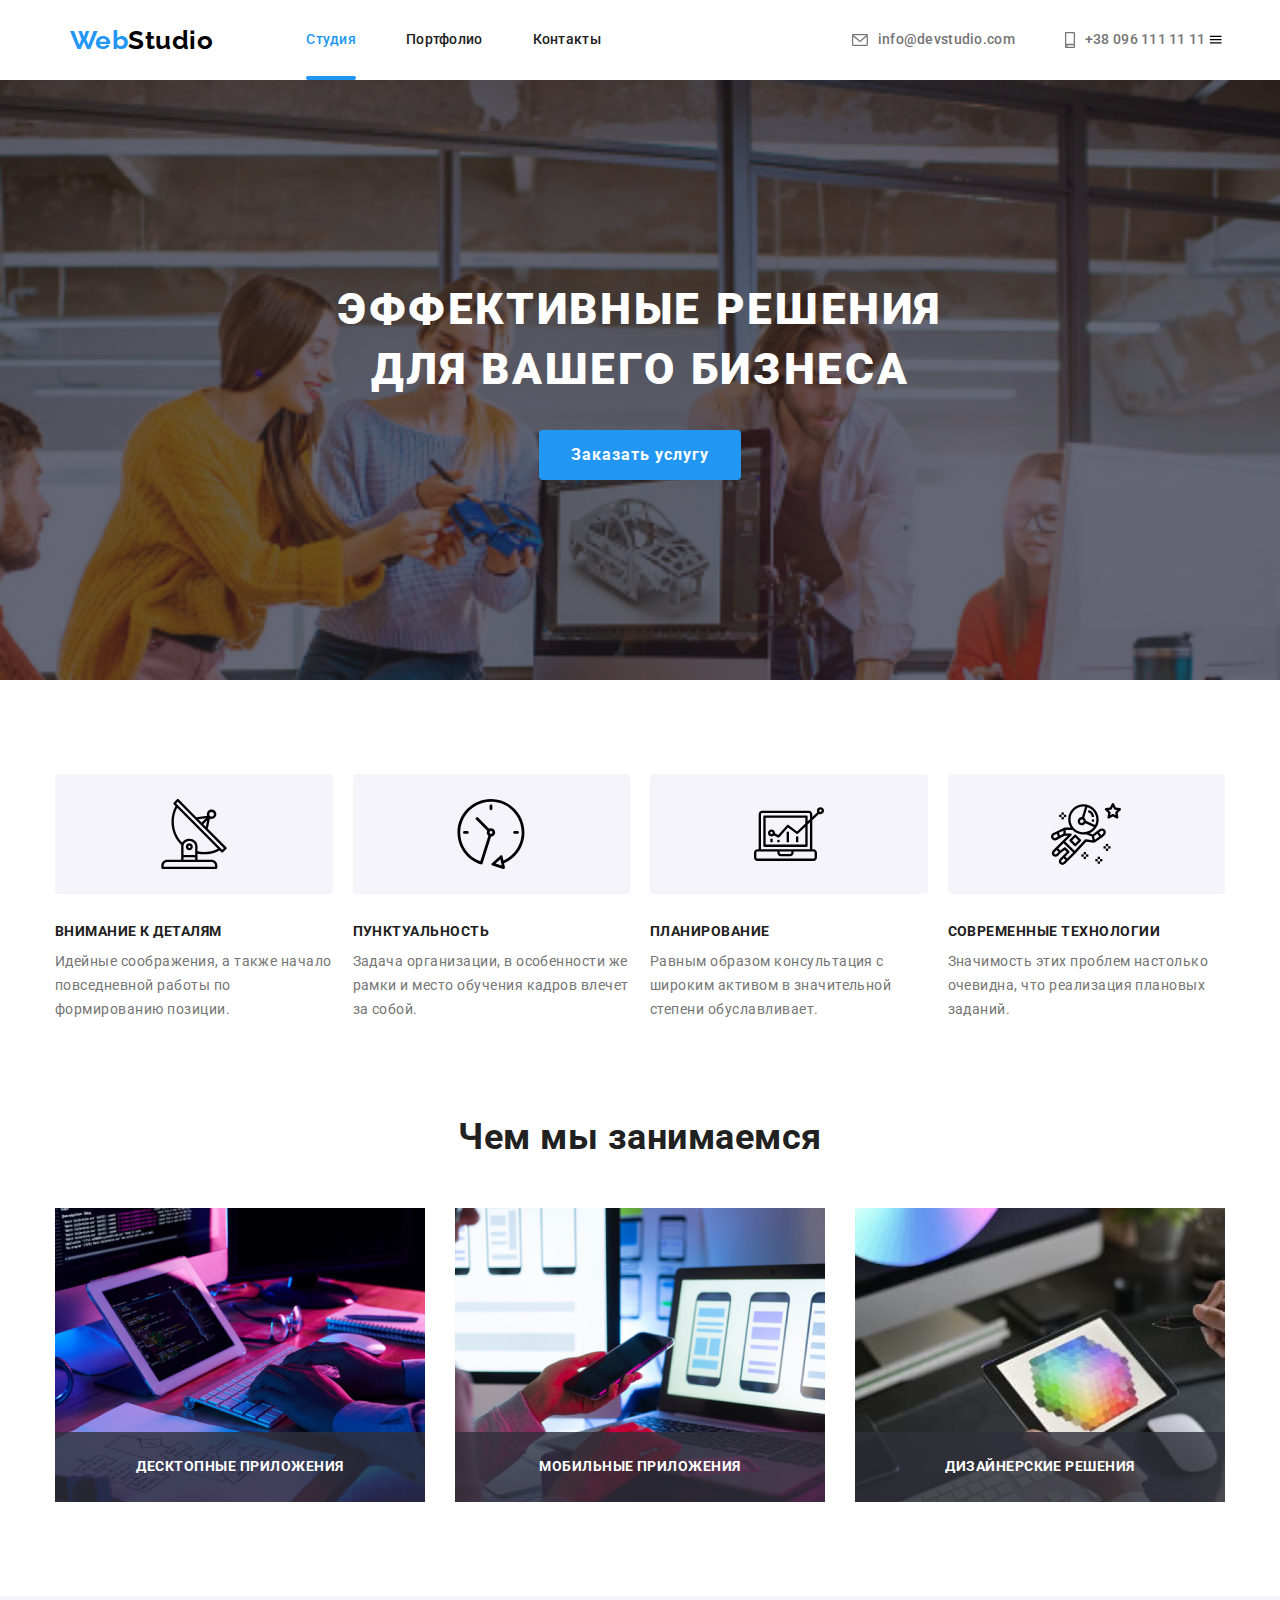
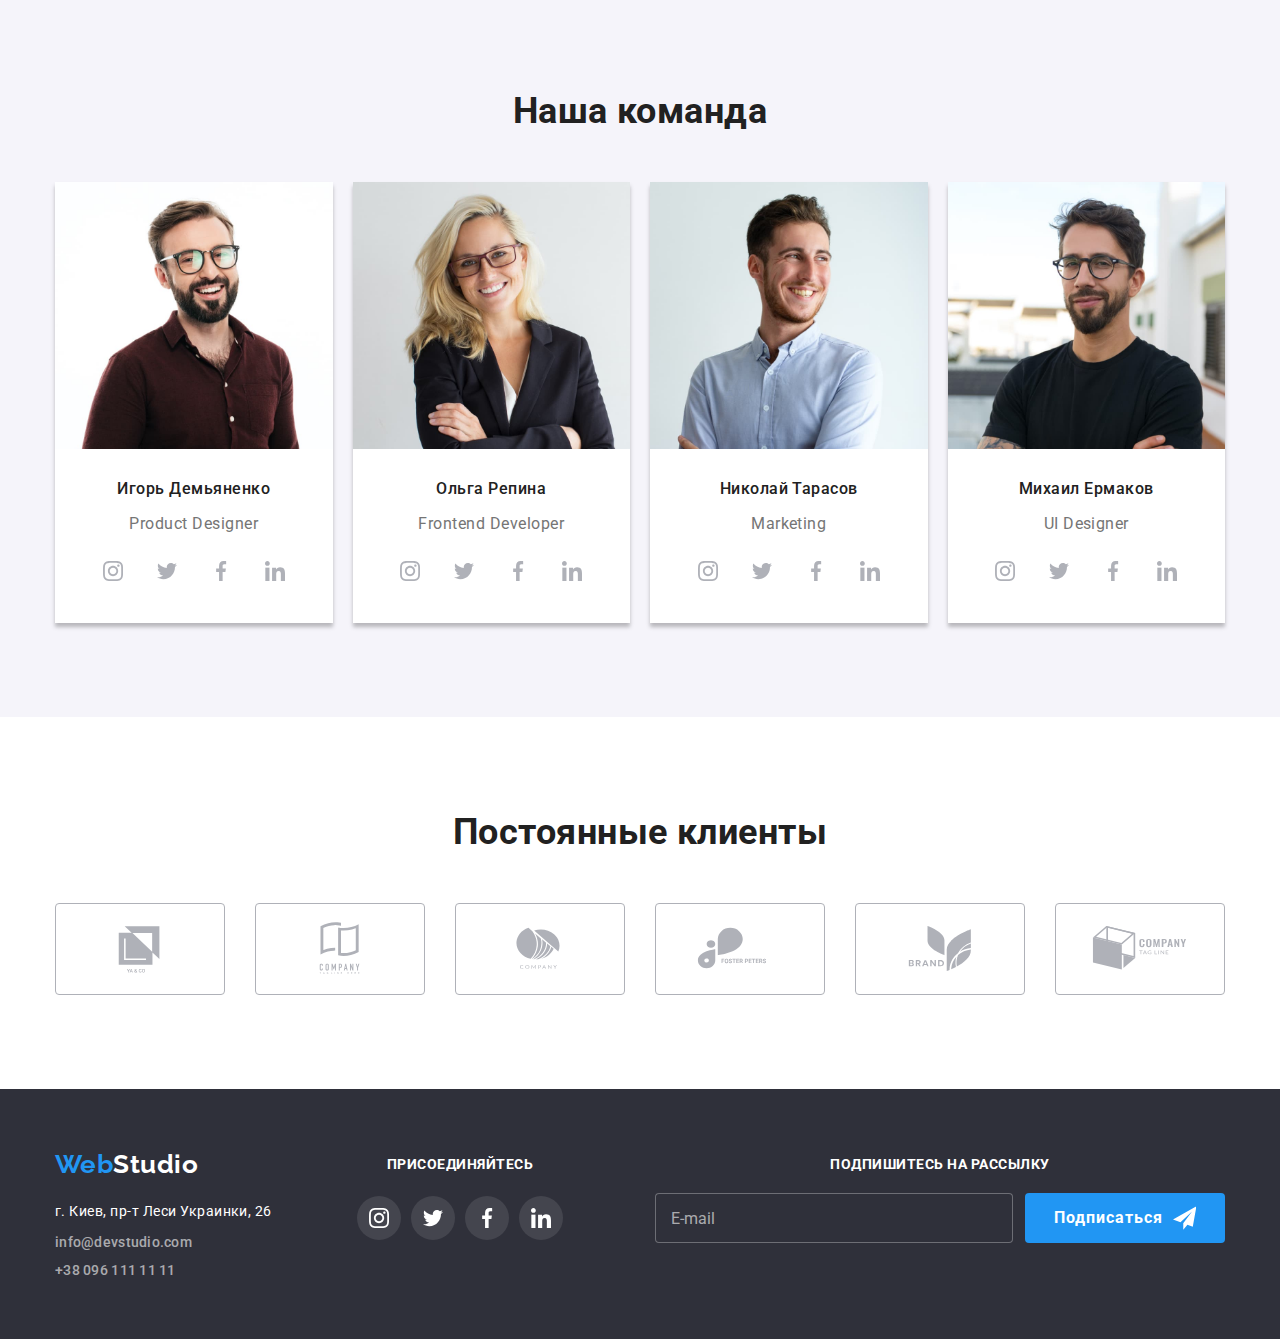
==== commit 31c49386: "commit 12.6" ====
--- a/index.html
+++ b/index.html
@@ -10,7 +10,7 @@
     rel="stylesheet" />
   <link rel="stylesheet"
     href="https://cdnjs.cloudflare.com/ajax/libs/modern-normalize/1.0.0/modern-normalize.min.css" />
-  <link rel="stylesheet" href="./css/main.css" />
+  <link rel="stylesheet" href="./css/main.min.css" />
 </head>
 
 <body data-menu-page>
@@ -102,7 +102,7 @@
     </ul>
   </div>
   <main>
-     <div class="-mobile-menu">
+    <!-- <div class="-mobile-menu">
         <div class="mobile container">
           <ul class="mobile-menu__list list">
             <li class="mobile-menu__item">
--- a/css/main.min.css
+++ b/css/main.min.css
@@ -0,0 +1 @@
+.portfolio,.footer,.container,.contacts,.main-nav,.page-header{width:100%;padding-left:15px;padding-right:15px}@media screen and (min-width: 480px){.portfolio,.footer,.container,.contacts,.main-nav,.page-header{max-width:480px;margin-left:auto;margin-right:auto}}@media screen and (min-width: 768px){.portfolio,.footer,.container,.contacts,.main-nav,.page-header{max-width:768px}}@media screen and (min-width: 1200px){.portfolio,.footer,.container,.contacts,.main-nav,.page-header{max-width:1200px}}.mobile-menu__socials,.mobile-menu__contacts,.mobile-menu__list,.portfolio__filter,.portfolio__list,.address__scroll.list,.our-clients,.social-icons,.team__scroll.list,.skills,.contacts,.site-nav{padding:0;margin:0;list-style:none}.section__title.visually-hidden{position:absolute !important;clip:rect(1px 1px 1px 1px);clip:rect(1px 1px 1px 1px);padding:0 !important;border:0 !important;height:1px !important;width:1px !important;overflow:hidden}.filter__button,.primary{border-radius:4px;padding:10px 32px;color:#fff;background-color:#2196f3;font-family:Roboto;font-weight:700;font-size:16px;line-height:1.87;letter-spacing:.06em;cursor:pointer;border:none}.section{-webkit-box-pack:center;-ms-flex-pack:center;justify-content:center}@media screen and (min-width: 480px){.section{padding-top:60px;padding-bottom:60px}}@media screen and (min-width: 768px){.section{padding-top:60px;padding-bottom:60px}}@media screen and (min-width: 1200px){.section{padding-top:94px;padding-bottom:94px}}.section__title{margin-top:0;color:#212121;font-weight:700;font-size:28px;line-height:1.18;text-align:center;margin-bottom:50px}@media screen and (min-width: 1200px){.section__title{font-size:36px;line-height:1.17}}html{-webkit-box-sizing:border-box;box-sizing:border-box}*,*::before,*::after{-webkit-box-sizing:inherit;box-sizing:inherit}body{color:#757575;font-family:Roboto,sans-serif;letter-spacing:.03em}img{display:block;max-width:100%;height:auto}svg{display:block;max-width:100%;height:auto}.header-line{background-color:#fff}.page-header{position:relative;display:-webkit-box;display:-ms-flexbox;display:flex;background-color:#fff}.page-header{display:-webkit-box;display:-ms-flexbox;display:flex;-webkit-box-align:center;-ms-flex-align:center;align-items:center;-webkit-box-pack:end;-ms-flex-pack:end;justify-content:flex-end}.main-nav{display:-webkit-box;display:-ms-flexbox;display:flex;-webkit-box-pack:start;-ms-flex-pack:start;justify-content:flex-start}.site-nav{display:none}@media screen and (min-width: 768px){.site-nav{display:-webkit-box;display:-ms-flexbox;display:flex;-webkit-box-pack:start;-ms-flex-pack:start;justify-content:flex-start;margin-left:88px}}@media screen and (min-width: 1200px){.site-nav{margin-left:93px}}.site-nav .site-nav__item:not(:last-child){margin-right:50px}.site-nav__link{display:block;padding-top:32px;padding-bottom:32px;color:#212121;font-style:normal;font-weight:500;font-size:14px;line-height:1.14;letter-spacing:.02em;text-decoration:none;-webkit-transition:color 250ms cubic-bezier(0.4, 0, 0.2, 1);transition:color 250ms cubic-bezier(0.4, 0, 0.2, 1)}.site-nav__link:hover,.site-nav__link:focus{color:#2196f3}.site-nav .site-nav__link.current{color:#2196f3}.site-nav__link.current{position:relative}.site-nav__link.current::after{content:"";position:absolute;bottom:0;left:0;display:block;width:100%;height:4px;background-color:#2196f3;border-radius:2px}.contacts{display:none}@media screen and (min-width: 768px){.contacts{display:block;-webkit-box-pack:start;-ms-flex-pack:start;justify-content:flex-start}}@media screen and (min-width: 1200px){.contacts{display:-webkit-box;display:-ms-flexbox;display:flex;-webkit-box-pack:end;-ms-flex-pack:end;justify-content:flex-end}}.contacts-address__link{display:-webkit-box;display:-ms-flexbox;display:flex;color:#757575;font-weight:500;font-size:14px;line-height:1.14;letter-spacing:.02em;text-decoration:none;-webkit-box-align:center;-ms-flex-align:center;align-items:center;-webkit-box-pack:start;-ms-flex-pack:start;justify-content:flex-start}@media screen and (min-width: 1200px){.contacts-address__link{padding-top:32px;padding-bottom:32px}}.contacts-address__link{-webkit-transition:color 250ms cubic-bezier(0.4, 0, 0.2, 1);transition:color 250ms cubic-bezier(0.4, 0, 0.2, 1)}.contacts-address__link:hover,.contacts-address__link:focus{color:#2196f3}.contacts-address:not(:last-child){margin-right:0;margin-bottom:10px}@media screen and (min-width: 1200px){.contacts-address:not(:last-child){margin-right:50px;margin-bottom:0}}.contacts-address__icon{width:16px;height:12px;margin-right:10px;fill:#757575;stroke:currentColor}.contacts-address__icon-2{width:10px;height:16px;margin-right:10px;fill:#757575;stroke:currentColor}.main{border-top:1px solid #ececec}.main-nav__logo{display:-webkit-box;display:-ms-flexbox;display:flex;-webkit-box-pack:center;-ms-flex-pack:center;justify-content:center;-webkit-box-align:center;-ms-flex-align:center;align-items:center;font-family:Raleway,cursive;font-weight:700;font-size:26px;line-height:1.19;text-decoration:none}.logo-first{color:#2196f3}.logo-second-header{color:#000}.footer__logo{display:block;margin-bottom:20px;font-family:Raleway,cursive;font-weight:700;font-size:26px;line-height:1.19;text-decoration:none}.logo-second-footer{color:#fff}.hero{max-width:1600px;height:400px;margin-right:auto;margin-left:auto;padding-top:200px;padding-bottom:200px;background-color:#2f303a;background-size:cover;text-align:center}@media screen and (min-width: 1200px){.hero{background-image:-webkit-gradient(linear, left top, right top, from(rgba(47, 48, 58, 0.4)), to(rgba(47, 48, 58, 0.4))),url(../images/main-page/desktop/img-hero.jpg);background-image:linear-gradient(to right, rgba(47, 48, 58, 0.4), rgba(47, 48, 58, 0.4)),url(../images/main-page/desktop/img-hero.jpg)}}@media screen and (min-width: 768px){.hero{background-image:-webkit-gradient(linear, left top, right top, from(rgba(47, 48, 58, 0.4)), to(rgba(47, 48, 58, 0.4))),url(../images/main-page/tablet/img-hero.jpg);background-image:linear-gradient(to right, rgba(47, 48, 58, 0.4), rgba(47, 48, 58, 0.4)),url(../images/main-page/tablet/img-hero.jpg)}}@media screen and (min-width: 480px){.hero{background-image:-webkit-gradient(linear, left top, right top, from(rgba(47, 48, 58, 0.4)), to(rgba(47, 48, 58, 0.4))),url(../images/main-page/mobile/img-hero.jpg);background-image:linear-gradient(to right, rgba(47, 48, 58, 0.4), rgba(47, 48, 58, 0.4)),url(../images/main-page/mobile/img-hero.jpg)}}@media screen and (min-width: 1200px){.hero{height:600px}}.hero__title{margin-top:0;margin-bottom:30px;color:#fff;font-weight:900;font-size:26px;line-height:1.62;letter-spacing:.06em;text-transform:uppercase}@media screen and (min-width: 1200px){.hero__title{font-size:44px;line-height:1.36}}.primary{color:#fff;background-color:#2196f3;border-color:#2196f3}.button-close-input{position:relative}.skills{display:-webkit-box;display:-ms-flexbox;display:flex;-ms-flex-preferred-size:100%;flex-basis:100%}@media screen and (min-width: 480px){.skills{display:block}}@media screen and (min-width: 768px){.skills{display:-webkit-box;display:-ms-flexbox;display:flex;-ms-flex-wrap:wrap;flex-wrap:wrap;-webkit-box-pack:justify;-ms-flex-pack:justify;justify-content:space-between}}@media screen and (min-width: 1200px){.skills{display:-webkit-box;display:-ms-flexbox;display:flex;-ms-flex-wrap:inherit;flex-wrap:inherit;-webkit-box-pack:justify;-ms-flex-pack:justify;justify-content:space-between;-webkit-box-align:center;-ms-flex-align:center;align-items:center}}.skills__title{color:#212121;font-weight:700;font-size:14px;line-height:1.14;text-transform:uppercase;margin-top:0;margin-bottom:10px}.skills__text{margin-top:0;margin-bottom:0;font-size:14px;line-height:1.71}.skills__item{margin-bottom:30px}@media screen and (min-width: 768px){.skills__item{-ms-flex-preferred-size:calc((100% - 2 * 15px) / 2);flex-basis:calc((100% - 2 * 15px) / 2)}}@media screen and (min-width: 1200px){.skills__item{-ms-flex-preferred-size:calc((100% - 4 * 15px) / 4);flex-basis:calc((100% - 4 * 15px) / 4);margin-bottom:0}}@media screen and (min-width: 480px){.skills__item:nth-last-child(-n+1){margin-bottom:0}}@media screen and (min-width: 768px){.skills__item:nth-last-child(-n+2){margin-bottom:0}}.skills__img{display:-webkit-box;display:-ms-flexbox;display:flex;-webkit-box-pack:center;-ms-flex-pack:center;justify-content:center;-webkit-box-align:center;-ms-flex-align:center;align-items:center;width:100%;height:120px;margin-bottom:30px;background-color:#f5f4fa;border-radius:4px}.skills__svg{color:#212121}.employments-section{display:none}@media screen and (min-width: 1200px){.employments-section{display:-webkit-box;display:-ms-flexbox;display:flex;padding-top:0;padding-bottom:94px}}.employments__tasks{display:-webkit-box;display:-ms-flexbox;display:flex;-webkit-box-pack:center;-ms-flex-pack:center;justify-content:center;padding:0;margin:0}.employments__item{display:-webkit-box;display:-ms-flexbox;display:flex;position:relative}.employments__about{display:-webkit-box;display:-ms-flexbox;display:flex;-webkit-box-pack:center;-ms-flex-pack:center;justify-content:center;-webkit-box-align:center;-ms-flex-align:center;align-items:center;position:absolute;bottom:0;left:0;width:100%;height:70px;background:rgba(47,48,58,.8)}.employments__text{font-weight:bold;font-size:14px;line-height:1.14;text-align:center;text-transform:uppercase;color:#fff}.employments__item:not(:last-child){margin-right:30px}.team.section{margin-bottom:0;background-color:#f5f4fa}.team__text{margin-bottom:16px;font-size:16px;line-height:1.19}.team__title{margin-top:30px;color:#212121;font-weight:500;font-size:16px;line-height:1.19}.team__item{background-color:#fff;-webkit-box-shadow:0px 4px 4px 0px rgba(0,0,0,.25);box-shadow:0px 4px 4px 0px rgba(0,0,0,.25)}@media screen and (min-width: 768px){.team__item{-ms-flex-preferred-size:calc((100% - 2 * 15px) / 2);flex-basis:calc((100% - 2 * 15px) / 2)}}@media screen and (min-width: 1200px){.team__item{-ms-flex-preferred-size:calc((100% - 4 * 15px) / 4);flex-basis:calc((100% - 4 * 15px) / 4)}}.team__about{padding-bottom:24px;text-align:center}@media screen and (min-width: 1200px){.team__about{padding-bottom:30px}}.team__scroll{-ms-flex-preferred-size:100%;flex-basis:100%}@media screen and (min-width: 480px){.team__scroll{display:block}}@media screen and (min-width: 768px){.team__scroll{display:-webkit-box;display:-ms-flexbox;display:flex;-ms-flex-wrap:wrap;flex-wrap:wrap;-webkit-box-pack:justify;-ms-flex-pack:justify;justify-content:space-between}}@media screen and (min-width: 1200px){.team__scroll{display:-webkit-box;display:-ms-flexbox;display:flex;-ms-flex-wrap:inherit;flex-wrap:inherit;-webkit-box-pack:justify;-ms-flex-pack:justify;justify-content:space-between;-webkit-box-align:center;-ms-flex-align:center;align-items:center}}.team__item:not(:last-child){margin-bottom:30px}@media screen and (min-width: 1200px){.team__item:not(:last-child){margin-bottom:0}}@media screen and (min-width: 768px){.team__item:nth-last-child(-n+2){margin-bottom:0}}.list-title{margin-top:0;color:#212121;font-weight:500;font-size:16px;line-height:1.19}.social-icons{display:-webkit-inline-box;display:-ms-inline-flexbox;display:inline-flex}.social-icons__svg{width:20px;height:20px;fill:#afb1b8}.social-icons__link{display:-webkit-box;display:-ms-flexbox;display:flex;-webkit-box-align:center;-ms-flex-align:center;align-items:center;-webkit-box-pack:center;-ms-flex-pack:center;justify-content:center;width:44px;height:44px;border-radius:50%;background-color:#fff;-webkit-transition:background-color 250ms cubic-bezier(0.4, 0, 0.2, 1);transition:background-color 250ms cubic-bezier(0.4, 0, 0.2, 1)}.social-icons__link:hover,.social-icons__link:focus{width:44px;height:44px;border-radius:50%;background:#2196f3}.social-icons__item:not(:last-child){margin-right:10px}.social-icons__link:hover .social-icons__svg,.social-icons__link:focus .social-icons__svg{width:20px;height:20px;fill:#fff;background:#2196f3}.social-icons__link .social-icons__svg{-webkit-transition:-webkit-transform 250ms cubic-bezier(0.4, 0, 0.2, 1);transition:-webkit-transform 250ms cubic-bezier(0.4, 0, 0.2, 1);transition:transform 250ms cubic-bezier(0.4, 0, 0.2, 1);transition:transform 250ms cubic-bezier(0.4, 0, 0.2, 1), -webkit-transform 250ms cubic-bezier(0.4, 0, 0.2, 1)}.our-clients{display:-webkit-box;display:-ms-flexbox;display:flex;-ms-flex-wrap:wrap;flex-wrap:wrap;-ms-flex-preferred-size:100%;flex-basis:100%;-webkit-box-align:center;-ms-flex-align:center;align-items:center;-webkit-box-pack:justify;-ms-flex-pack:justify;justify-content:space-between}@media screen and (min-width: 480px){.our-clients{-ms-flex-preferred-size:calc((100% - 2 * 15px) / 2);flex-basis:calc((100% - 2 * 15px) / 2)}}@media screen and (min-width: 768px){.our-clients{-ms-flex-preferred-size:calc((100% - 3 * 15px) / 3);flex-basis:calc((100% - 3 * 15px) / 3)}}@media screen and (min-width: 1200px){.our-clients{-ms-flex-preferred-size:calc((100% - 6 * 15px) / 6);flex-basis:calc((100% - 6 * 15px) / 6)}}.our-clients__item{margin-bottom:30px}@media screen and (min-width: 1200px){.our-clients__item{margin-bottom:0}}@media screen and (min-width: 480px){.our-clients__item:nth-last-child(-n+2){margin-bottom:0}}@media screen and (min-width: 768px){.our-clients__item:nth-last-child(-n+3){margin-bottom:0}}.our-clients__position{display:-webkit-box;display:-ms-flexbox;display:flex;-webkit-box-pack:center;-ms-flex-pack:center;justify-content:center;-webkit-box-align:center;-ms-flex-align:center;align-items:center;border:1px solid #afb1b8;border-radius:4px;-webkit-transition:-webkit-transform 250ms cubic-bezier(0.4, 0, 0.2, 1);transition:-webkit-transform 250ms cubic-bezier(0.4, 0, 0.2, 1);transition:transform 250ms cubic-bezier(0.4, 0, 0.2, 1);transition:transform 250ms cubic-bezier(0.4, 0, 0.2, 1), -webkit-transform 250ms cubic-bezier(0.4, 0, 0.2, 1)}@media screen and (min-width: 480px){.our-clients__position{width:210px;height:92px}}@media screen and (min-width: 768px){.our-clients__position{width:226px;height:92px}}@media screen and (min-width: 1200px){.our-clients__position{width:170px;height:92px}}.our-clients__position:hover,.our-clients__position:focus{border:1px solid #2196f3;border-radius:4px}.our-clients__svg{width:106px;height:60px;fill:#afb1b8;-webkit-transition:fill 250ms cubic-bezier(0.4, 0, 0.2, 1);transition:fill 250ms cubic-bezier(0.4, 0, 0.2, 1)}.our-clients__position:hover .our-clients__svg,.our-clients__position:focus .our-clients__svg{fill:#2196f3}.footer{max-width:1600px;background-color:#2f303a;display:-webkit-inline-box;display:-ms-inline-flexbox;display:inline-flex;-webkit-box-pack:center;-ms-flex-pack:center;justify-content:center}.footer__address{display:block;text-align:center}@media screen and (min-width: 768px){.footer__address{width:232px;margin-right:165px;margin-left:61px}}@media screen and (min-width: 1200px){.footer__address{text-align:start;margin-right:70px;margin-left:0}}.footer__logo{display:block;margin-bottom:20px;font-family:Raleway,cursive;font-weight:700;font-size:24px;line-height:1.17;text-decoration:none}@media screen and (min-width: 1200px){.footer__logo{font-size:26px;line-height:1.19}}.footer-line{text-align:center;min-width:480px;padding:60px 15px;margin-right:auto;margin-left:auto;-webkit-box-pack:center;-ms-flex-pack:center;justify-content:center}@media screen and (min-width: 1200px){.footer-line{width:1200px;display:-webkit-box;display:-ms-flexbox;display:flex;-webkit-box-pack:justify;-ms-flex-pack:justify;justify-content:space-between}}@media screen and (min-width: 768px){.footer-line__table{display:-webkit-box;display:-ms-flexbox;display:flex;margin-bottom:60px}}@media screen and (min-width: 1200px){.footer-line__table{display:-webkit-inline-box;display:-ms-inline-flexbox;display:inline-flex;margin-bottom:0}}.address{margin-bottom:60px}@media screen and (min-width: 768px){.address{margin-bottom:0}}.address__text{color:#fff;font-style:normal;margin-top:20px;margin-bottom:8px;font-family:Roboto;font-size:14px;line-height:1.7}@media screen and (min-width: 1200px){.address__text{margin-bottom:9px}}.address__link{-webkit-transition:color 250ms cubic-bezier(0.4, 0, 0.2, 1);transition:color 250ms cubic-bezier(0.4, 0, 0.2, 1)}.address__link:hover,.address__link:focus{color:#2196f3}.address__item:not(:last-child){margin-bottom:9px}.footer-social-icons__link{padding-top:0;padding-bottom:0pt;margin-left:0;color:rgba(255,255,255,.6);font-style:normal;font-weight:500;font-size:14px;line-height:1.14;letter-spacing:.02em;text-decoration:none;-webkit-transition:color 250ms cubic-bezier(0.4, 0, 0.2, 1);transition:color 250ms cubic-bezier(0.4, 0, 0.2, 1)}.footer-social-icons__link:hover,.footer-social-icons__link:focus{color:#2196f3}.social-icons__title{margin-top:0;margin-bottom:20px;padding-top:8px;padding-bottom:3px;font-weight:bold;font-size:14px;line-height:1.14;text-transform:uppercase;color:#fff}.footer-social-icons{margin-bottom:60px}@media screen and (min-width: 768px){.footer-social-icons{margin-bottom:0}}.footer-social-icons__svg{width:20px;height:20px;fill:#fff}.footer-social-icons__link{display:-webkit-box;display:-ms-flexbox;display:flex;-webkit-box-align:center;-ms-flex-align:center;align-items:center;-webkit-box-pack:center;-ms-flex-pack:center;justify-content:center;width:44px;height:44px;border-radius:50%;background-color:rgba(255,255,255,.1);-webkit-transition:background-color 250ms cubic-bezier(0.4, 0, 0.2, 1);transition:background-color 250ms cubic-bezier(0.4, 0, 0.2, 1)}.footer-social-icons__link:hover,.footer-social-icons__link:focus{width:44px;height:44px;border-radius:50%;background-color:#2196f3}.footer-social-icons__link .footer-social-icons__svg{-webkit-transition:background-color 250ms cubic-bezier(0.4, 0, 0.2, 1);transition:background-color 250ms cubic-bezier(0.4, 0, 0.2, 1)}.footer-social-icons__link:hover .footer-social-icons__svg,.footer-social-icons__link:focus .footer-social-icons__svg{width:20px;height:20px;fill:#fff;background-color:#2196f3}.address a{padding-top:0;padding-bottom:0pt;margin-left:0;color:rgba(255,255,255,.6);font-style:normal;font-weight:500;font-size:14px;line-height:1.14;letter-spacing:.02em;text-decoration:none;-webkit-transition:color 250ms cubic-bezier(0.4, 0, 0.2, 1);transition:color 250ms cubic-bezier(0.4, 0, 0.2, 1)}.address__item:not(:last-child){margin-bottom:9px}.footer-form{padding:0;margin-top:0;margin-bottom:0}@media screen and (min-width: 1200px){.footer-form{width:570px;min-height:86px}}.footer-form__title{margin-top:0;margin-bottom:20px;font-weight:bold;font-size:14px;line-height:1.14;text-transform:uppercase;color:#fff}@media screen and (min-width: 1200px){.footer-form__title{margin-top:8px}}.footer-form__field{display:block;text-align:center;width:450px}@media screen and (min-width: 768px){.footer-form__field{width:738px}}@media screen and (min-width: 1200px){.footer-form__field{display:-webkit-box;display:-ms-flexbox;display:flex;margin-bottom:10px;width:570px}}.footer-form__input{margin:0;margin-right:0;margin-bottom:20px;padding:15px;border:1px solid rgba(33,33,33,.2);-webkit-box-sizing:border-box;box-sizing:border-box;border-radius:4px;width:450px;height:50px;border:1px solid rgba(255,255,255,.3);background-color:#2f303a}.footer-form__input::-webkit-input-placeholder{color:rgba(255,255,255,.6);font-size:16px;line-height:1.25}.footer-form__input::-moz-placeholder{color:rgba(255,255,255,.6);font-size:16px;line-height:1.25}.footer-form__input:-ms-input-placeholder{color:rgba(255,255,255,.6);font-size:16px;line-height:1.25}.footer-form__input::-ms-input-placeholder{color:rgba(255,255,255,.6);font-size:16px;line-height:1.25}.footer-form__input::placeholder{color:rgba(255,255,255,.6);font-size:16px;line-height:1.25}.footer-form__input:hover,.footer-form__input:focus{border-color:#2196f3;cursor:pointer}@media screen and (min-width: 1200px){.footer-form__input{width:358px;height:50px;font-size:16px;margin-right:12px;margin-bottom:0}}.footer__button{display:-webkit-box;display:-ms-flexbox;display:flex;color:#fff;background-color:#2196f3;border-color:#2196f3;width:200px;margin-left:auto;margin-right:auto;border-radius:4px;padding:10px 29px;font-family:Roboto;font-weight:700;font-size:16px;line-height:1.87;letter-spacing:.06em;cursor:pointer;border:none}.footer__button-send{fill:#fff}.footer__button-text{margin-right:10px}.footer__button-svg{display:-webkit-box;display:-ms-flexbox;display:flex;margin:0;padding-top:auto;padding-bottom:auto}.cards{display:-webkit-box;display:-ms-flexbox;display:flex}.cards__title{color:#212121;font-weight:700;font-size:18px;line-height:2;letter-spacing:.06em;margin-top:0;margin-bottom:4px}.cards__about{font-size:16px;line-height:1.87;color:#757575;margin-top:0;margin-bottom:0}.cards__link{display:block;text-decoration:none}.cards__img{display:-webkit-box;display:-ms-flexbox;display:flex;margin-bottom:0}.cards__img-item{width:100%}.cards__discription{position:absolute;display:-webkit-box;display:-ms-flexbox;display:flex;-webkit-box-pack:center;-ms-flex-pack:center;justify-content:center;-webkit-box-align:center;-ms-flex-align:center;align-items:center;top:0;left:0;width:100%;height:294px;background-color:rgba(33,150,243,.9);-webkit-transform:translateY(100%);transform:translateY(100%);opacity:0;-webkit-transition-property:-webkit-transform 250ms cubic-bezier(0.4, 0, 0.2, 1);transition-property:-webkit-transform 250ms cubic-bezier(0.4, 0, 0.2, 1);transition-property:transform 250ms cubic-bezier(0.4, 0, 0.2, 1);transition-property:transform 250ms cubic-bezier(0.4, 0, 0.2, 1), -webkit-transform 250ms cubic-bezier(0.4, 0, 0.2, 1);-webkit-transition-duration:250ms;transition-duration:250ms}.portfolio__item:hover .cards__discription{opacity:1;-webkit-box-pack:center;-ms-flex-pack:center;justify-content:center;-webkit-box-align:center;-ms-flex-align:center;align-items:center;-webkit-transform:translateY(0);transform:translateY(0)}.cards__text{width:322px;height:168px;font-size:18px;line-height:1.56;color:#fff;text-decoration:none}.portfolio__filter .list-title:not(:last-child){margin-right:8px}.portfolio{-webkit-box-pack:center;-ms-flex-pack:center;justify-content:center}.portfolio__list{-ms-flex-preferred-size:100%;flex-basis:100%}@media screen and (min-width: 480px){.portfolio__list{display:block}}@media screen and (min-width: 768px){.portfolio__list{display:-webkit-box;display:-ms-flexbox;display:flex;-ms-flex-wrap:wrap;flex-wrap:wrap;-webkit-box-pack:justify;-ms-flex-pack:justify;justify-content:space-between}}.portfolio__item{position:relative;overflow:hidden}@media screen and (min-width: 768px){.portfolio__item{-ms-flex-preferred-size:calc((100% - 2 * 15px) / 2);flex-basis:calc((100% - 2 * 15px) / 2)}}@media screen and (min-width: 1200px){.portfolio__item{-ms-flex-preferred-size:calc((100% - 3 * 15px) / 3);flex-basis:calc((100% - 3 * 15px) / 3)}}.portfolio__item:hover,.portfolio__item:focus{-webkit-box-shadow:0 4px 4px 0 rgba(0,0,0,.25);box-shadow:0 4px 4px 0 rgba(0,0,0,.25)}@media screen and (min-width: 480px){.portfolio__item:not(:last-child){margin-bottom:30px}}@media screen and (min-width: 768px){.portfolio__item:not(:last-child){margin-bottom:30px}}@media screen and (min-width: 1200px){.portfolio__item:not(:last-child){margin-bottom:0}}@media screen and (min-width: 1200px){.portfolio__item:nth-child(-n+6){margin-bottom:30px}}@media screen and (min-width: 768px){.portfolio__item:nth-child(2n+1){margin-right:30px}}@media screen and (min-width: 1200px){.portfolio__item:nth-child(2n+1){margin-right:0}}.portfolio__filter{display:-webkit-box;display:-ms-flexbox;display:flex;-ms-flex-wrap:wrap;flex-wrap:wrap}@media screen and (min-width: 480px){.portfolio__filter{-webkit-box-pack:start;-ms-flex-pack:start;justify-content:flex-start;-webkit-box-align:center;-ms-flex-align:center;align-items:center}}@media screen and (min-width: 768px){.portfolio__filter{-webkit-box-pack:center;-ms-flex-pack:center;justify-content:center;-webkit-box-align:center;-ms-flex-align:center;align-items:center}}@media screen and (min-width: 480px){.list-title{margin-bottom:15px;margin-right:8px}.list-title:nth-last-child(-n+2){margin-bottom:40px}}@media screen and (min-width: 480px)and (min-width: 768px){.list-title:nth-last-child(-n+2){margin-bottom:30px}}@media screen and (min-width: 480px)and (min-width: 1200px){.list-title:nth-last-child(-n+2){margin-bottom:50px}}@media screen and (min-width: 768px){.list-title{margin-bottom:30px}}@media screen and (min-width: 1200px){.list-title{margin-bottom:50px}}.box{display:block;border-bottom:1px solid #eee;border-left:1px solid #eee;border-right:1px solid #eee;-webkit-box-sizing:border-box;box-sizing:border-box;padding:20px 24px}@media screen and (min-width: 768px){.box.biger{height:146px;display:block}}@media screen and (min-width: 1200px){.box.biger{height:auto;display:block}}.filter__button{padding:6px 22px;background-color:#f5f4fa;color:#212121;font-weight:500;font-size:16px;line-height:1.62;font-family:Roboto;-webkit-transition:background-color 250ms cubic-bezier(0.4, 0, 0.2, 1);transition:background-color 250ms cubic-bezier(0.4, 0, 0.2, 1)}.filter__button:hover,.filter__button:focus{background-color:#2196f3;color:#fff;border-color:#2196f3;-webkit-box-shadow:0px 2px 2px 0px rgba(0,0,0,.12);box-shadow:0px 2px 2px 0px rgba(0,0,0,.12);-webkit-box-shadow:0px 1px 2px 0px rgba(0,0,0,.08);box-shadow:0px 1px 2px 0px rgba(0,0,0,.08);-webkit-box-shadow:0px 3px 1px 0px rgba(0,0,0,.1);box-shadow:0px 3px 1px 0px rgba(0,0,0,.1)}.backdrop{position:fixed;top:0;left:0;width:100%;height:100%;background-color:rgba(0,0,0,.2);opacity:1;-webkit-transition:opacity 250ms cubic-bezier(0.4, 0, 0.2, 1);transition:opacity 250ms cubic-bezier(0.4, 0, 0.2, 1)}.backdrop.is-hidden{opacity:0;pointer-events:none}.backdrop.is-hidden .modal{-webkit-transform:translate(-50%, -50%) scale(0.9);transform:translate(-50%, -50%) scale(0.9)}.modal-form{width:450px;height:609px;padding:40px;margin-left:auto;margin-right:auto}@media screen and (min-width: 1200px){.modal-form{width:528px;height:581px}}.modal-form__information{width:370px;margin-left:auto;margin-right:auto;margin-bottom:20px}@media screen and (min-width: 1200px){.modal-form__information{width:448px}}.modal-form__title{margin-top:0;margin-bottom:12px;width:370px;font-weight:bold;font-size:20px;line-height:1.15;text-align:center;color:#212121}@media screen and (min-width: 1200px){.modal-form__title{width:448px}}.modal-form__field{position:relative;display:-webkit-box;display:-ms-flexbox;display:flex;-webkit-box-orient:vertical;-webkit-box-direction:normal;-ms-flex-direction:column;flex-direction:column;margin-bottom:10px}.modal-form__confirm{display:contents;-webkit-box-align:end;-ms-flex-align:end;align-items:end;padding-left:12px;padding-right:12px}@media screen and (min-width: 768px){.modal-form__confirm{display:inline}}@media screen and (min-width: 1200px){.modal-form__confirm{display:inline-block}}.modal-form__label{margin-bottom:4px;font-size:12px;line-height:1.17;letter-spacing:.01em;color:#757575}.modal-form__textarea{border:1px solid rgba(33,33,33,.2);-webkit-box-sizing:border-box;box-sizing:border-box;resize:none;border-radius:4px;padding:12px 16px;font-size:16px;height:120px;-webkit-transition:color 250ms cubic-bezier(0.4, 0, 0.2, 1);transition:color 250ms cubic-bezier(0.4, 0, 0.2, 1)}.modal-form__textarea:hover,.modal-form__textarea:focus{border-color:#2196f3;cursor:pointer}.modal-form__textarea::-webkit-input-placeholder{color:rgba(117,117,117,.5);font-size:14px;line-height:1.14;letter-spacing:.01em}.modal-form__textarea::-moz-placeholder{color:rgba(117,117,117,.5);font-size:14px;line-height:1.14;letter-spacing:.01em}.modal-form__textarea:-ms-input-placeholder{color:rgba(117,117,117,.5);font-size:14px;line-height:1.14;letter-spacing:.01em}.modal-form__textarea::-ms-input-placeholder{color:rgba(117,117,117,.5);font-size:14px;line-height:1.14;letter-spacing:.01em}.modal-form__textarea::placeholder{color:rgba(117,117,117,.5);font-size:14px;line-height:1.14;letter-spacing:.01em}.modal-form__checkbox{position:relative;margin-bottom:30px;width:370px;text-align:end}@media screen and (min-width: 1200px){.modal-form__checkbox{display:initial;width:448px}}.modal{position:absolute;top:50%;left:50%;min-width:528px;min-height:581px;background-color:#fff;-webkit-box-shadow:0px 1px 3px rgba(0,0,0,.12),0px 1px 1px rgba(0,0,0,.14),0px 2px 1px rgba(0,0,0,.2);box-shadow:0px 1px 3px rgba(0,0,0,.12),0px 1px 1px rgba(0,0,0,.14),0px 2px 1px rgba(0,0,0,.2);border-radius:4px;-webkit-transform:translate(-50%, -50%) scale(1);transform:translate(-50%, -50%) scale(1);-webkit-transition:-webkit-transform 250ms cubic-bezier(0.4, 0, 0.2, 1);transition:-webkit-transform 250ms cubic-bezier(0.4, 0, 0.2, 1);transition:transform 250ms cubic-bezier(0.4, 0, 0.2, 1);transition:transform 250ms cubic-bezier(0.4, 0, 0.2, 1), -webkit-transform 250ms cubic-bezier(0.4, 0, 0.2, 1)}.modal__label-confirm{margin-bottom:0;font-size:12px;line-height:1.17;color:#757575}@media screen and (min-width: 1200px){.modal__label-confirm{font-size:14px;line-height:1.71;margin-left:20px}}.modal__label-confirm::before{position:absolute;top:0;left:0;content:" ";display:inline-block;width:16px;height:16px;border-radius:3px;background-image:url(/images/icons/Vector-2.svg);color:#212121;background-repeat:no-repeat;background-position:center;background-size:contain}@media screen and (min-width: 1200px){.modal__label-confirm::before{margin-right:7px}}.modal__checkbox-link{color:#2196f3;-webkit-text-decoration-line:underline;text-decoration-line:underline}.modal__checkbox{-webkit-appearance:none;-moz-appearance:none;appearance:none;position:absolute;opacity:0}.modal__checkbox:checked+.modal__label-confirm::before{background-image:url(/images/icons/Checked.svg);background-repeat:no-repeat;background-position:center;background-size:11px 11px;background-color:#2196f3}.modal__checkbox:hover+.modal__label-confirm::before,.modal__checkbox:focus+.modal__label-confirm::before{border:2px solid #2196f3;border-radius:4px}.form__input{margin:0;padding:0;padding-left:42px;height:40px;border:1px solid rgba(33,33,33,.2);-webkit-box-sizing:border-box;box-sizing:border-box;border-radius:4px;font-size:16px;cursor:pointer;-webkit-transition:color 250ms cubic-bezier(0.4, 0, 0.2, 1);transition:color 250ms cubic-bezier(0.4, 0, 0.2, 1)}.form__input:hover,.form__input:focus{border:1px solid #2196f3}.form__icon-svg{position:absolute;top:50%;left:12px;fill:#212121}.form__input .form__icon-svg,.form__input .form__icon-svg{-webkit-transition:color 250ms cubic-bezier(0.4, 0, 0.2, 1);transition:color 250ms cubic-bezier(0.4, 0, 0.2, 1)}.form__input:focus~.form__icon-svg,.form__input:hover~.form__icon-svg{fill:#2196f3}.modal__button{display:-webkit-box;display:-ms-flexbox;display:flex;-webkit-box-pack:center;-ms-flex-pack:center;justify-content:center;margin-top:30px}.modal__button-submit{color:#fff;background-color:#2196f3;border-color:#2196f3;width:200px;border-radius:4px;padding:10px 55px;font-family:Roboto;font-weight:700;font-size:16px;line-height:1.87;letter-spacing:.06em;cursor:pointer;border:none}.button-close{position:absolute;top:8px;right:8px;display:-webkit-box;display:-ms-flexbox;display:flex;-webkit-box-align:center;-ms-flex-align:center;align-items:center;-webkit-box-pack:center;-ms-flex-pack:center;justify-content:center;-webkit-box-sizing:border-box;box-sizing:border-box;border:1px solid rgba(0,0,0,.1);border-radius:50%;width:30px;height:30px;background-color:#fff}.button-close:hover,.button-close:focus{cursor:pointer}.button-close__input{position:relative}.button-close__svg{fill:#000}.button-close:hover .button-close__svg,.button-close:focus .button-close__svg{fill:#2196f3}.mobile-menu{position:fixed;top:0;left:0;opacity:0;width:100%;height:100%;padding:48px 40px;-webkit-transition:.5s;transition:.5s;background-color:#fff;visibility:hidden}.mobile-menu.is-open{visibility:visible}@media screen and (min-width: 768px){.mobile-menu.is-open{display:none}}@media screen and (min-width: 768px){.mobile-menu{display:none}}.mobile-menu__list{margin-bottom:32px}.mobile-menu__item{margin-bottom:32px}.mobile-menu__link{text-decoration:none;font-weight:500;font-size:40px;line-height:1.18;letter-spacing:.02em;color:#212121}.mobile-menu__contacts{margin-bottom:64px}.mobile-contacts__link{text-decoration:none;font-weight:500;font-size:34px;line-height:1.18;letter-spacing:.02em;list-style-type:none;color:#2196f3}.mobile-contacts__link-2{text-decoration:none;font-weight:500;font-size:24px;line-height:1.17;letter-spacing:.02em;color:#757575}.mobile-contacts__address:not(:last-child){margin-bottom:32px}.mobile-socials__link{text-decoration:none;font-weight:500;font-size:18px;line-height:1.22;letter-spacing:.02em;list-style-type:none;color:#2196f3}.mobile-socials__item:not(:last-child){margin-right:20px}.mobile-menu__socials{display:-webkit-box;display:-ms-flexbox;display:flex}.mobile-menu__btn{-webkit-box-pack:center;-ms-flex-pack:center;justify-content:center;width:40px;height:40px;padding:0;background-color:transparent;border:none;margin-left:auto;cursor:pointer;z-index:81}@media screen and (min-width: 767, 98px){.mobile-menu__btn{display:none}}.mobile-menu__btn.is-open{display:block}.mobile-menu__btn.is-open .menu-btn__icon-open{display:none}.mobile-menu__btn.is-open .menu-btn__icon-close{display:block}@media screen and (min-width: 768px){.mobile-menu__btn.is-open .menu-btn__icon-close{display:block}}.mobile-menu:hover,.mobile-menu:focus{fill:#2196f3}.menu-btn__icon-close{display:none;top:0}.is-open .menu-btn__icon-close{display:block}.menu-btn__icon{fill:#000}/*# sourceMappingURL=main.min.css.map */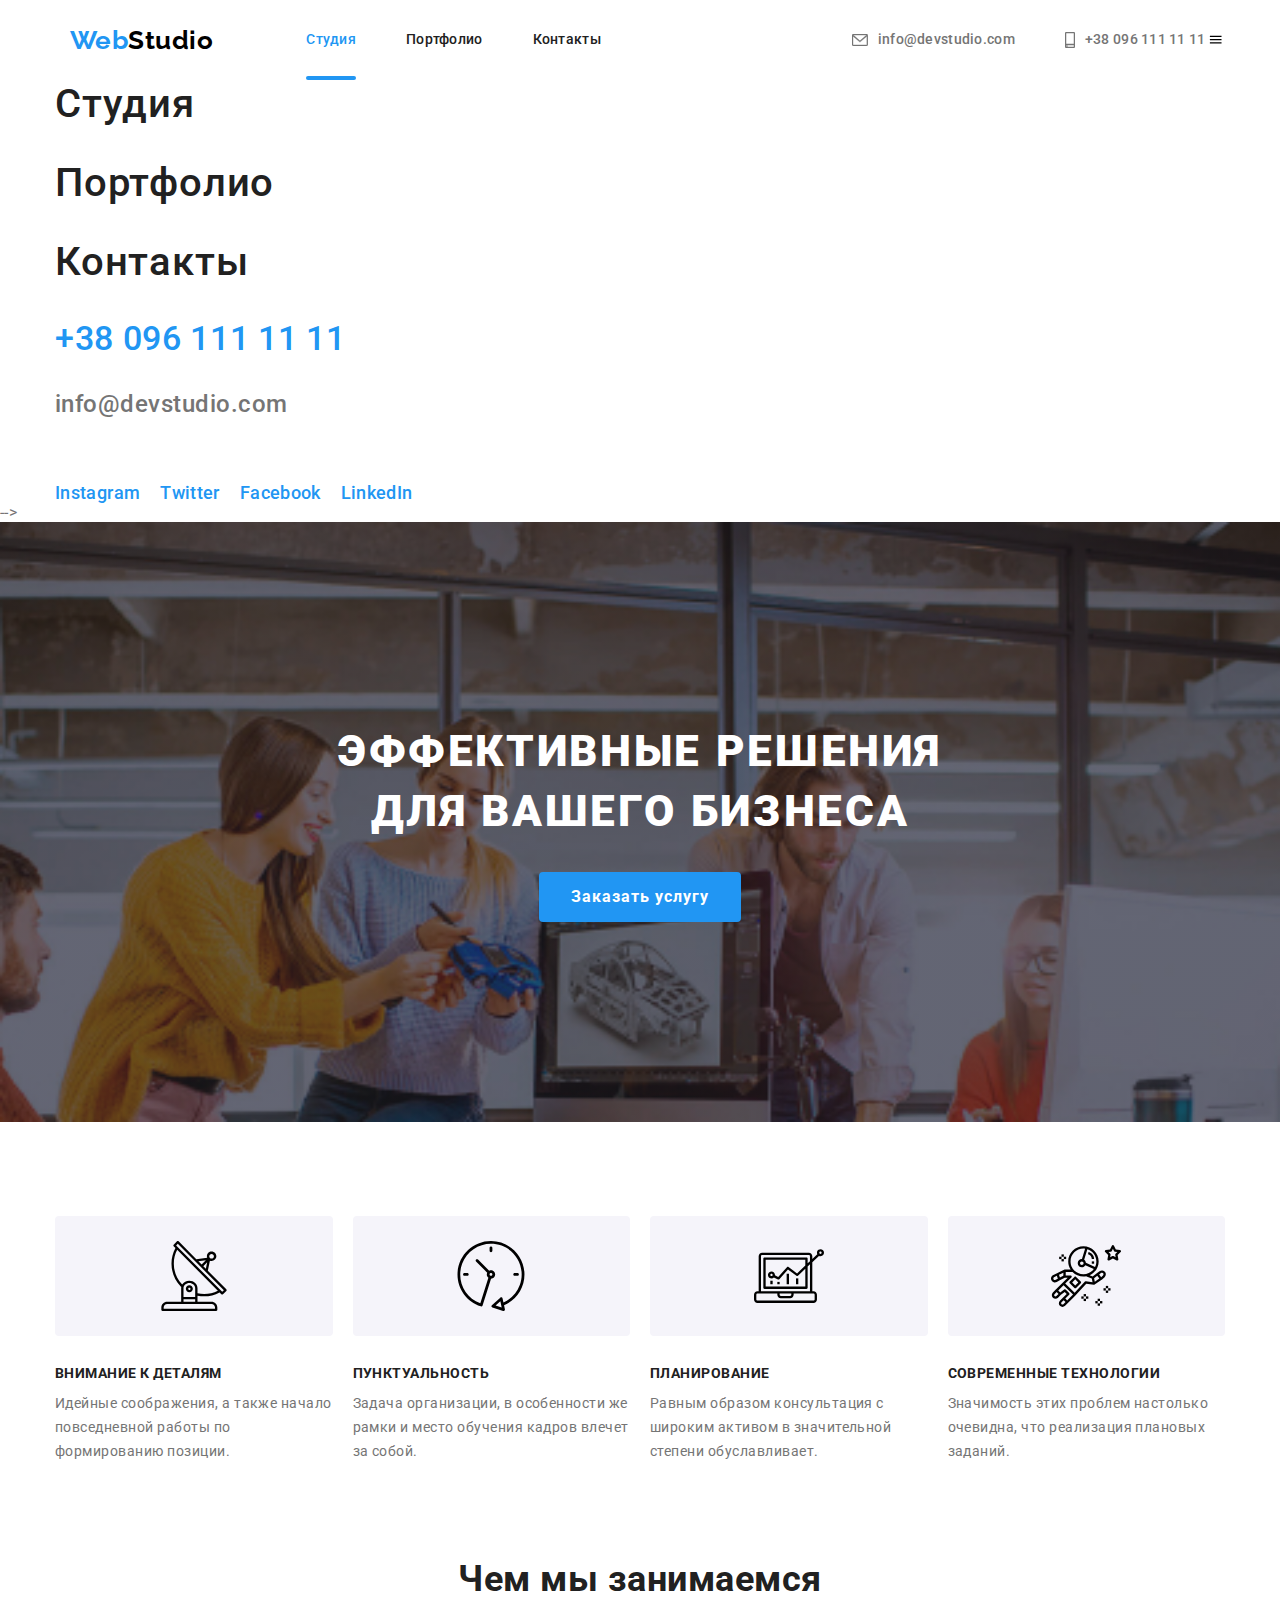
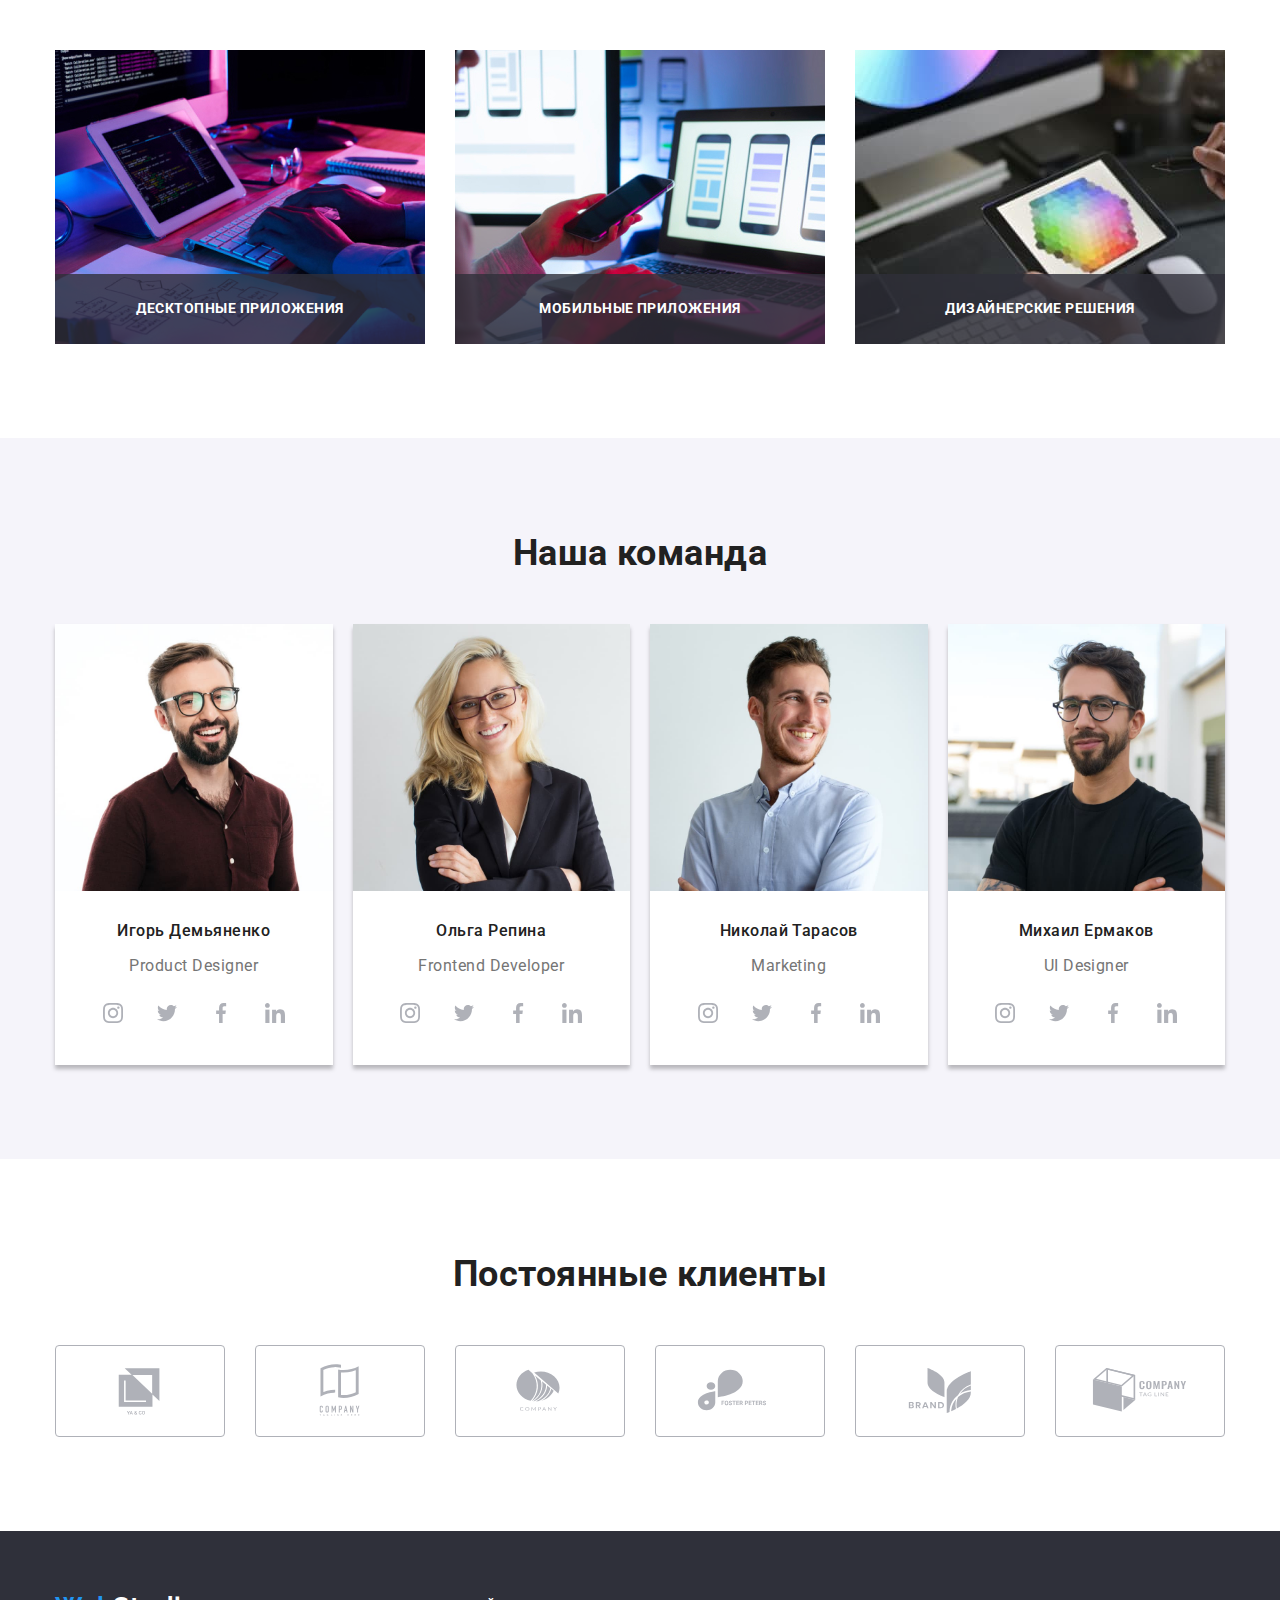
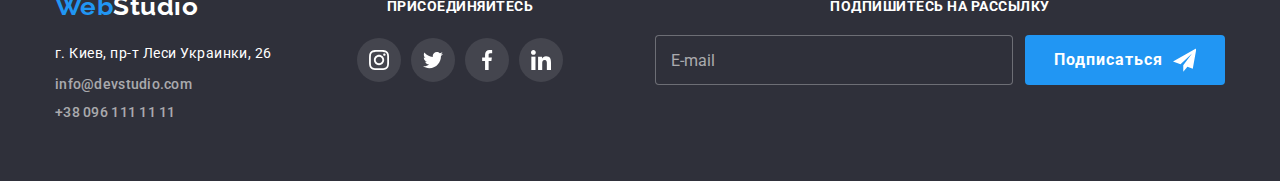
==== commit 8c22edf1: "commit 12.7" ====
--- a/index.html
+++ b/index.html
@@ -102,7 +102,7 @@
     </ul>
   </div>
   <main>
-    <!-- <div class="-mobile-menu">
+     <div class="-mobile-menu">
         <div class="mobile container">
           <ul class="mobile-menu__list list">
             <li class="mobile-menu__item">
